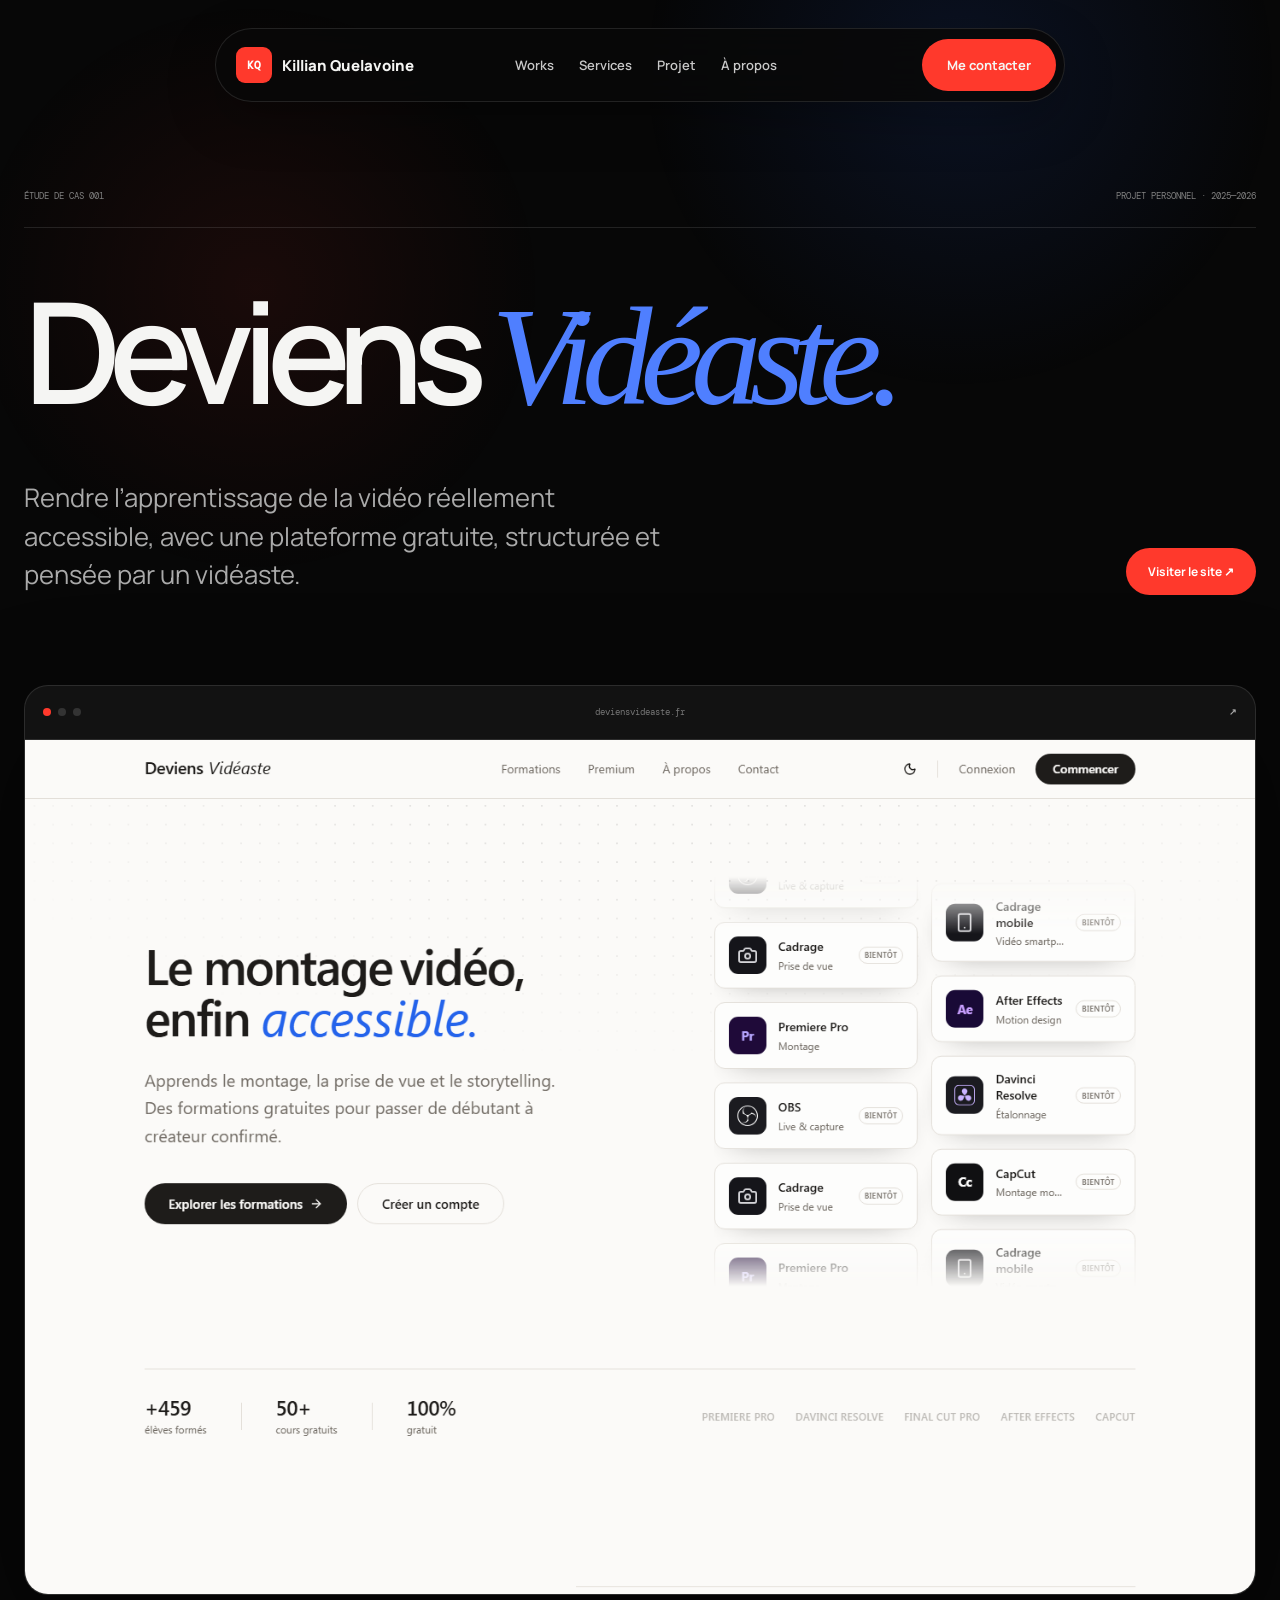
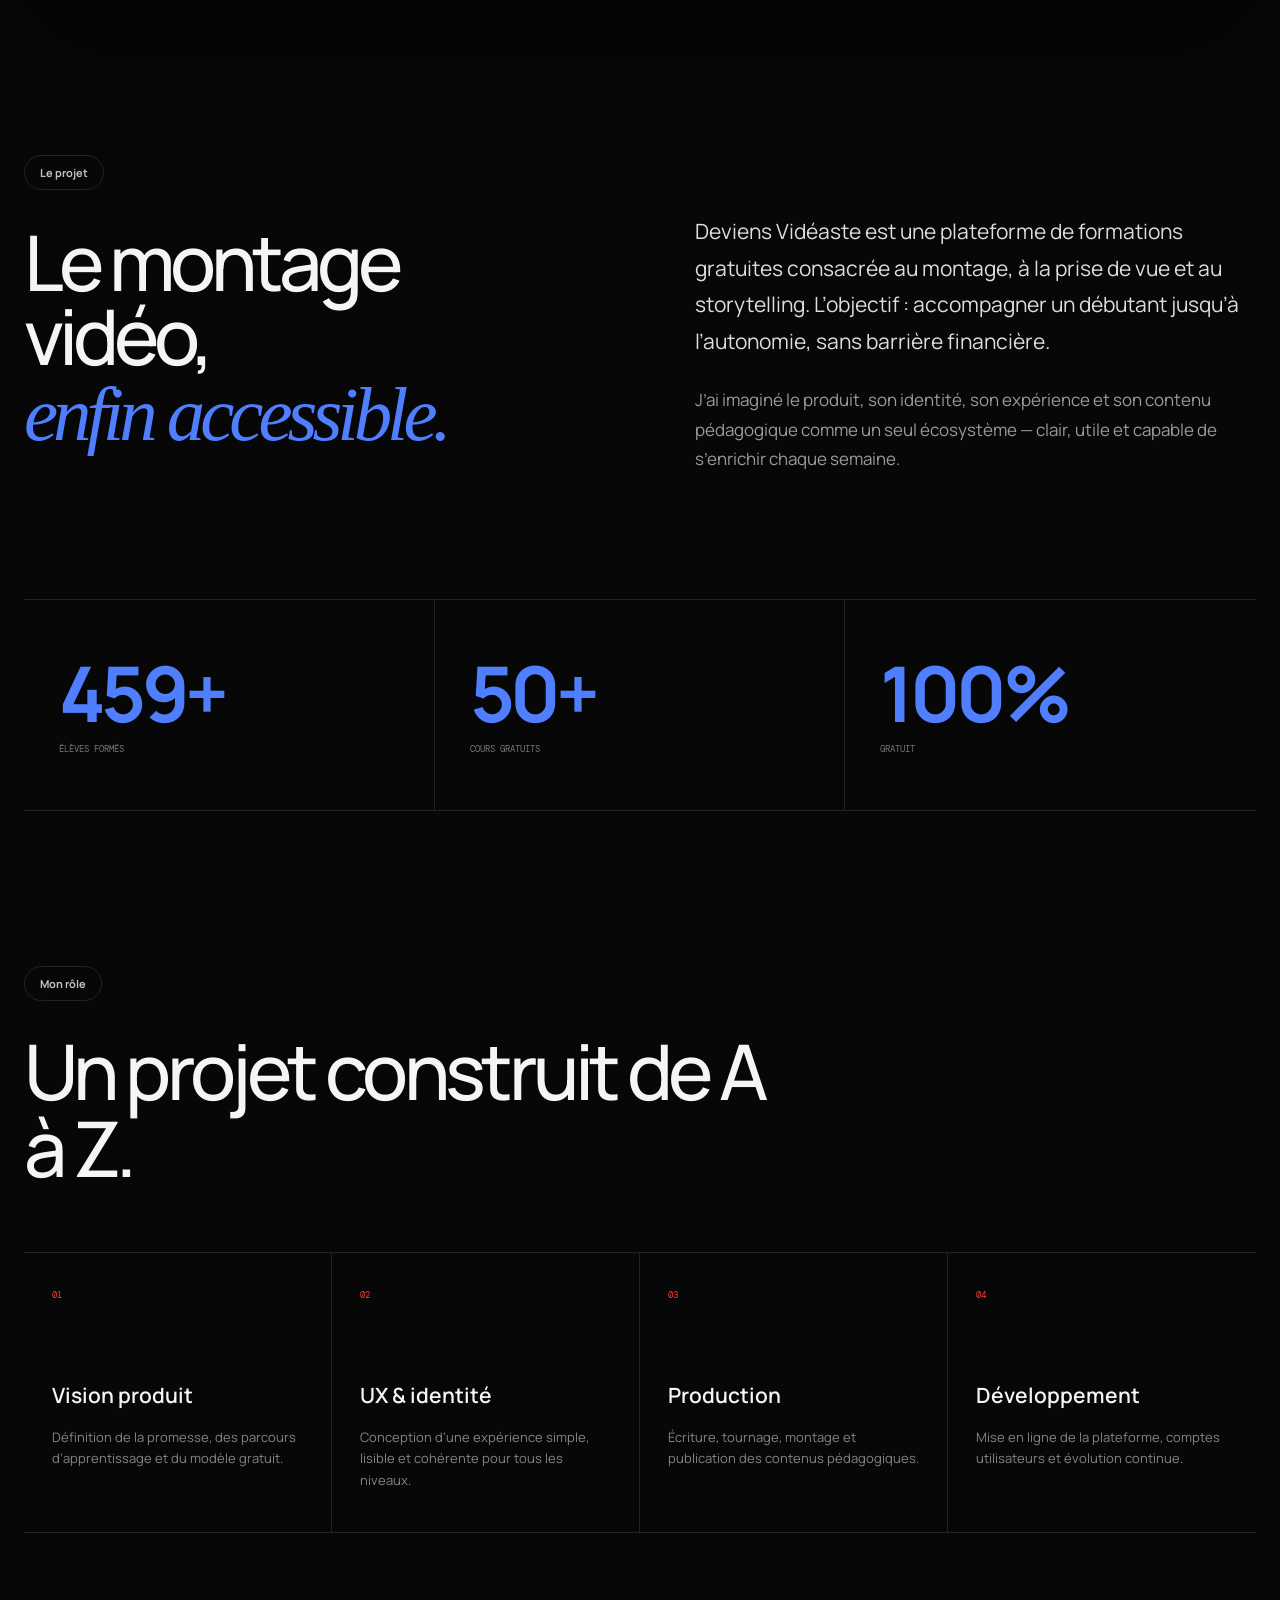
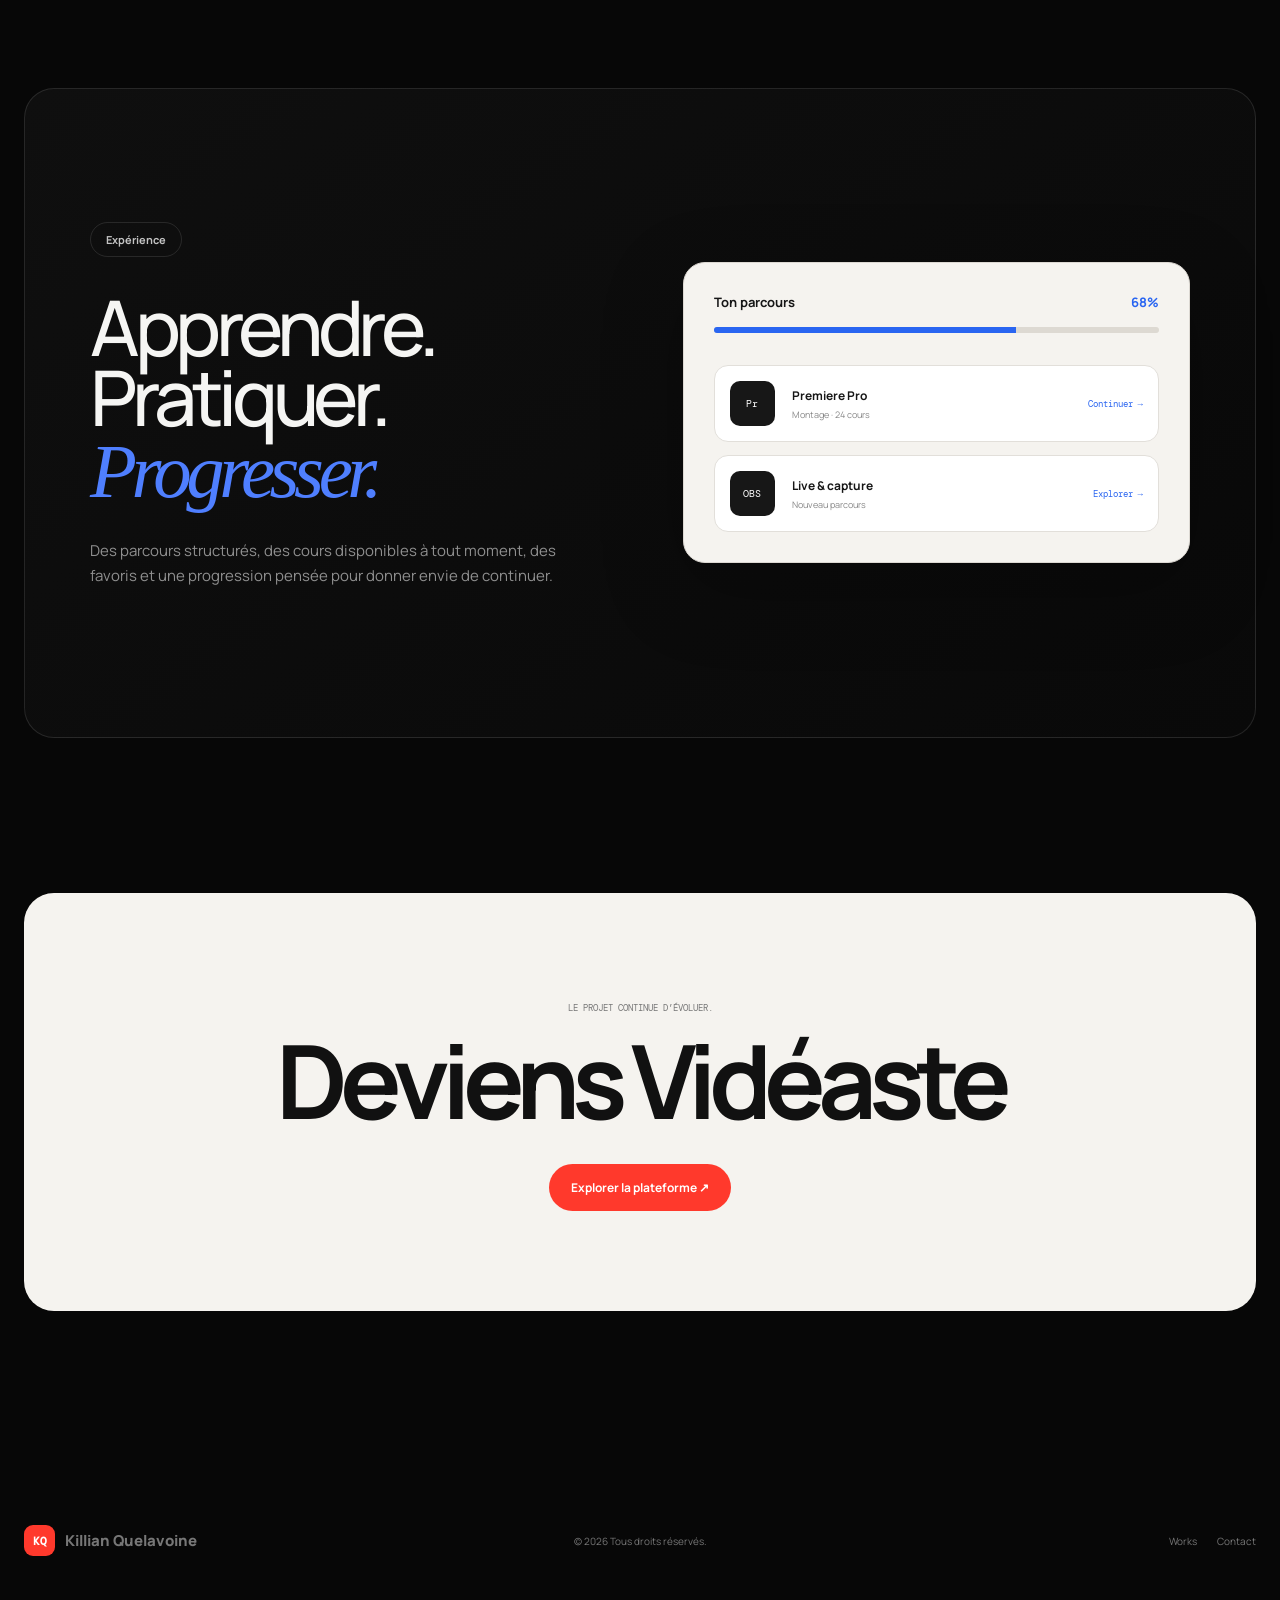
==== deviens-videaste/index.html @ 7b591ab1 "Add files via upload" ====
<!doctype html>
<html lang="fr">
  <head>
    <meta charset="UTF-8" />
    <meta name="viewport" content="width=device-width, initial-scale=1.0" />
    <meta name="description" content="Étude de cas Deviens Vidéaste, plateforme de formations vidéo gratuite créée par Killian Quelavoine." />
    <meta name="theme-color" content="#070707" />
    <title>Deviens Vidéaste — Killian Quelavoine</title>
    <link rel="icon" href="../assets/favicon.svg" type="image/svg+xml" />
    <link rel="preconnect" href="https://fonts.googleapis.com" />
    <link rel="preconnect" href="https://fonts.gstatic.com" crossorigin />
    <link href="https://fonts.googleapis.com/css2?family=DM+Mono:wght@400;500&family=Manrope:wght@400;500;600;700;800&display=swap" rel="stylesheet" />
    <link rel="stylesheet" href="../styles.css" />
    <script src="../script.js" defer></script>
  </head>
  <body class="landing-page case-page">
    <a class="skip-link" href="#main">Aller au contenu</a>
    <header class="floating-nav">
      <a class="nav-brand" href="../" aria-label="Accueil"><span class="nav-logo">KQ</span><span>Killian Quelavoine</span></a>
      <nav aria-label="Navigation principale"><a href="../works/">Works</a><a href="../#services">Services</a><a href="./">Projet</a><a href="../#about">À propos</a></nav>
      <a class="nav-cta" href="mailto:killian.quelavoine@gmail.com">Me contacter</a>
    </header>

    <main id="main">
      <section class="case-hero creator-shell reveal">
        <div class="case-eyebrow"><span>Étude de cas 001</span><span>Projet personnel · 2025—2026</span></div>
        <h1>Deviens <em>Vidéaste.</em></h1>
        <div class="case-intro"><p>Rendre l’apprentissage de la vidéo réellement accessible, avec une plateforme gratuite, structurée et pensée par un vidéaste.</p><a class="pill-button pill-primary" href="https://deviensvideaste.fr/" target="_blank" rel="noreferrer">Visiter le site ↗</a></div>
      </section>

      <section class="case-browser creator-shell reveal">
        <div class="browser-bar"><div><i></i><i></i><i></i></div><span>deviensvideaste.fr</span><b>↗</b></div>
        <img src="../assets/deviens-videaste-home.png" alt="Page d’accueil de Deviens Vidéaste" />
      </section>

      <section class="case-overview creator-shell">
        <div class="case-statement reveal"><span class="section-pill">Le projet</span><h2>Le montage vidéo,<br /><em>enfin accessible.</em></h2></div>
        <div class="case-description reveal"><p>Deviens Vidéaste est une plateforme de formations gratuites consacrée au montage, à la prise de vue et au storytelling. L’objectif : accompagner un débutant jusqu’à l’autonomie, sans barrière financière.</p><p>J’ai imaginé le produit, son identité, son expérience et son contenu pédagogique comme un seul écosystème — clair, utile et capable de s’enrichir chaque semaine.</p></div>
      </section>

      <section class="case-stats creator-shell reveal" aria-label="Chiffres clés">
        <article><strong>459+</strong><span>élèves formés</span></article>
        <article><strong>50+</strong><span>cours gratuits</span></article>
        <article><strong>100%</strong><span>gratuit</span></article>
      </section>

      <section class="case-section creator-shell">
        <header class="case-section-heading reveal"><span class="section-pill">Mon rôle</span><h2>Un projet construit de A à Z.</h2></header>
        <div class="role-grid">
          <article class="reveal"><span>01</span><h3>Vision produit</h3><p>Définition de la promesse, des parcours d’apprentissage et du modèle gratuit.</p></article>
          <article class="reveal"><span>02</span><h3>UX & identité</h3><p>Conception d’une expérience simple, lisible et cohérente pour tous les niveaux.</p></article>
          <article class="reveal"><span>03</span><h3>Production</h3><p>Écriture, tournage, montage et publication des contenus pédagogiques.</p></article>
          <article class="reveal"><span>04</span><h3>Développement</h3><p>Mise en ligne de la plateforme, comptes utilisateurs et évolution continue.</p></article>
        </div>
      </section>

      <section class="case-feature creator-shell reveal">
        <div><span class="section-pill">Expérience</span><h2>Apprendre.<br />Pratiquer.<br /><em>Progresser.</em></h2><p>Des parcours structurés, des cours disponibles à tout moment, des favoris et une progression pensée pour donner envie de continuer.</p></div>
        <div class="feature-ui" aria-hidden="true"><div class="feature-ui-head"><span>Ton parcours</span><b>68%</b></div><i><span></span></i><article><b>Pr</b><div><strong>Premiere Pro</strong><span>Montage · 24 cours</span></div><em>Continuer →</em></article><article><b>OBS</b><div><strong>Live & capture</strong><span>Nouveau parcours</span></div><em>Explorer →</em></article></div>
      </section>

      <section class="creator-shell case-final reveal"><p>Le projet continue d’évoluer.</p><h2>Deviens Vidéaste</h2><a class="pill-button pill-primary" href="https://deviensvideaste.fr/" target="_blank" rel="noreferrer">Explorer la plateforme ↗</a></section>
    </main>

    <footer class="creator-footer creator-shell"><a class="nav-brand" href="../"><span class="nav-logo">KQ</span><span>Killian Quelavoine</span></a><p>© <span data-year></span> Tous droits réservés.</p><div><a href="../works/">Works</a><a href="../#contact">Contact</a></div></footer>
  </body>
</html>
---- styles.css ----
:root {
  --black: #070707;
  --panel: #0d0d0d;
  --panel-2: #111;
  --white: #f5f5f3;
  --gray: #9a9a9a;
  --line: rgba(255,255,255,.11);
  --red: #ff392c;
  --red-dark: #4c1815;
  --sans: "Manrope", Arial, sans-serif;
  --mono: "DM Mono", monospace;
  --creator-shell: min(1320px, calc(100vw - 48px));
}

* { box-sizing: border-box; }
html { scroll-behavior: smooth; }
body { margin: 0; overflow-x: hidden; font-family: var(--sans); -webkit-font-smoothing: antialiased; }
a { color: inherit; text-decoration: none; }
img { display: block; width: 100%; }
button { font: inherit; }
.skip-link { position: fixed; top: -80px; left: 20px; z-index: 99; padding: 12px 16px; background: white; color: black; }
.skip-link:focus { top: 20px; }

/* Landing — CreatorCut direction */
.landing-page { background: var(--black); color: var(--white); }
.creator-shell { width: var(--creator-shell); margin-inline: auto; }
.floating-nav { position: absolute; z-index: 10; top: 28px; left: 50%; transform: translateX(-50%); width: min(850px, calc(100vw - 40px)); height: 74px; display: grid; grid-template-columns: 1fr auto 1fr; align-items: center; gap: 22px; padding: 8px 8px 8px 20px; border: 1px solid var(--line); border-radius: 42px; background: rgba(8,8,8,.88); backdrop-filter: blur(18px); box-shadow: 0 18px 50px rgba(0,0,0,.25); }
.nav-brand { display: flex; align-items: center; gap: 10px; width: max-content; font-size: 15px; font-weight: 800; }
.nav-logo { display: grid; place-items: center; width: 36px; height: 36px; border-radius: 9px; background: var(--red); color: white; font: 700 11px var(--mono); }
.floating-nav nav { display: flex; gap: 25px; font-size: 13px; font-weight: 600; }
.floating-nav nav a { color: #c8c8c8; transition: color .2s; }
.floating-nav nav a:hover { color: white; }
.nav-cta { justify-self: end; padding: 17px 25px; border-radius: 30px; background: var(--red); font-size: 13px; font-weight: 700; transition: transform .2s, background .2s; }
.nav-cta:hover { transform: translateY(-1px); background: #ff5146; }

.creator-hero { position: relative; min-height: 900px; overflow: hidden; padding: 185px 0 110px; }
.creator-hero::before { content: ""; position: absolute; inset: 0; background: radial-gradient(circle at 71% 31%, rgba(255,57,44,.13), transparent 32%), radial-gradient(circle at 84% 80%, rgba(255,57,44,.08), transparent 25%); }
.hero-glow { position: absolute; pointer-events: none; border-radius: 48% 52% 60% 40%; background: linear-gradient(135deg, #160a09 3%, #64201c 48%, #130807 78%); filter: blur(.2px); opacity: .72; transform: rotate(-41deg); box-shadow: inset 0 0 70px rgba(255,100,84,.14), 0 0 90px rgba(83,19,15,.22); }
.hero-glow-one { width: 920px; height: 180px; left: 27%; top: 120px; }
.hero-glow-two { width: 980px; height: 190px; right: -12%; bottom: 70px; transform: rotate(27deg); }
.hero-layout { position: relative; z-index: 2; display: grid; grid-template-columns: .9fr 1.1fr; gap: 95px; align-items: center; min-height: 620px; }
.creator-copy { padding-left: 30px; }
.availability { display: inline-flex; align-items: center; gap: 9px; margin-bottom: 45px; padding: 10px 14px; border: 1px solid var(--line); border-radius: 24px; background: rgba(10,10,10,.5); color: #cbcbcb; font-size: 12px; font-weight: 600; }
.availability span { width: 8px; height: 8px; border-radius: 50%; background: #53d56e; box-shadow: 0 0 0 6px rgba(83,213,110,.11); }
.creator-copy h1 { max-width: 610px; margin: 0; font-size: clamp(52px, 5vw, 76px); line-height: 1.08; letter-spacing: -.055em; font-weight: 500; }
.creator-copy h1 > span { display: block; }
.creator-copy h1 strong { font-weight: 700; }
.creator-copy > p { max-width: 570px; margin: 29px 0 0; color: #aaa; font-size: 17px; line-height: 1.65; }
.creator-actions { display: flex; gap: 14px; margin-top: 38px; }
.pill-button { display: inline-flex; align-items: center; justify-content: center; width: max-content; padding: 14px 21px; border: 1px solid transparent; border-radius: 28px; font-size: 12px; font-weight: 700; transition: transform .2s, background .2s, border-color .2s; }
.pill-button:hover { transform: translateY(-2px); }
.pill-primary { background: var(--red); color: white; }
.pill-primary:hover { background: #ff5146; }
.pill-secondary { border-color: var(--line); background: #151515; color: #ddd; }
.pill-secondary:hover { border-color: rgba(255,255,255,.24); background: #1b1b1b; }
.creator-proof { display: flex; align-items: center; gap: 22px; margin-top: 45px; }
.proof-bubbles { display: flex; padding-left: 10px; }
.proof-bubbles span { display: grid; place-items: center; width: 39px; height: 39px; margin-left: -10px; border: 2px solid var(--black); border-radius: 50%; background: linear-gradient(145deg, #6a312d, #1b1413); color: white; font: 10px var(--mono); }
.proof-bubbles span:last-child { background: white; color: black; font-size: 12px; }
.proof-stars { color: #ffd930; font-size: 12px; letter-spacing: 2px; }
.creator-proof p { margin: 5px 0 0; color: #d3d3d3; font-size: 12px; font-weight: 600; }

.reel-wrap { position: relative; max-width: 700px; padding: 11px; border: 1px solid rgba(255,255,255,.08); border-radius: 30px; background: linear-gradient(135deg, rgba(255,57,44,.34), rgba(255,255,255,.03) 38%, rgba(255,57,44,.18)); box-shadow: 0 28px 90px rgba(0,0,0,.48); }
.reel-pin { position: absolute; z-index: 4; top: 18px; left: 22px; display: grid; place-items: center; width: 38px; height: 38px; border-radius: 11px; background: rgba(12,12,12,.68); backdrop-filter: blur(10px); color: #aaa; }
.reel-card { position: relative; overflow: hidden; aspect-ratio: 16/9; border-radius: 22px; background: #111; }
.reel-card iframe { width: 100%; height: 100%; border: 0; }
.video-poster { width: 100%; height: 100%; object-fit: cover; filter: saturate(.8) brightness(.65); transition: transform .65s, filter .35s; }
.video-launch { cursor: pointer; position: absolute; inset: 0; display: flex; flex-direction: column; align-items: center; justify-content: center; gap: 12px; border: 0; background: transparent; color: white; font: 10px var(--mono); text-transform: uppercase; }
.video-launch-icon { display: grid; place-items: center; width: 64px; height: 64px; padding-left: 4px; border-radius: 50%; background: var(--red); box-shadow: 0 12px 42px rgba(0,0,0,.4); transition: transform .25s; }
.video-launch:hover .video-launch-icon { transform: scale(1.08); }
.reel-card:hover .video-poster { transform: scale(1.018); filter: saturate(1) brightness(.76); }
.reel-label { display: flex; justify-content: space-between; padding: 13px 8px 2px; color: #aaa; font: 9px var(--mono); text-transform: uppercase; }

.creator-section { padding: 110px 0; }
.services { border-top: 1px solid rgba(255,255,255,.06); }
.centered-heading { max-width: 720px; margin: 0 auto 58px; text-align: center; }
.section-pill { display: inline-flex; padding: 9px 15px; border: 1px solid var(--line); border-radius: 24px; color: #c3c3c3; font-size: 11px; font-weight: 700; }
.centered-heading h2 { margin: 27px 0 0; font-size: clamp(42px, 5vw, 67px); line-height: 1.05; letter-spacing: -.05em; font-weight: 500; }
.centered-heading p { margin: 20px auto 0; color: #909090; font-size: 16px; line-height: 1.6; }
.service-stack { position: relative; display: grid; gap: 70px; }
.service-card { min-height: 500px; display: grid; grid-template-columns: .92fr 1.08fr; gap: 70px; align-items: center; padding: 24px; border: 1px solid var(--line); border-radius: 30px; background: rgba(12,12,12,.75); }
.service-copy { max-width: 480px; padding: 55px 0 55px 58px; }
.service-number { display: block; margin-bottom: 22px; color: var(--red); font: 10px var(--mono); }
.service-copy h3 { margin: 0; font-size: clamp(29px, 3vw, 42px); letter-spacing: -.04em; font-weight: 600; }
.service-copy p { margin: 25px 0 34px; color: #999; font-size: 15px; line-height: 1.7; }
.service-image { overflow: hidden; height: 100%; min-height: 450px; border-radius: 22px; background: #151515; }
.service-image img { width: 100%; height: 100%; object-fit: cover; filter: saturate(.85) brightness(.78); transition: transform .7s, filter .4s; }
.service-card:hover .service-image img { transform: scale(1.025); filter: saturate(1) brightness(.88); }

.featured { background: #090909; }
.category-pills { display: flex; justify-content: center; gap: 10px; margin: -10px 0 45px; }
.category-pills span { padding: 9px 14px; border: 1px solid var(--line); border-radius: 25px; color: #888; font-size: 11px; }
.category-pills .active { border-color: var(--red); color: white; }
.creator-projects { display: grid; grid-template-columns: repeat(3, 1fr); gap: 20px; }
.creator-project { padding: 10px 10px 20px; border: 1px solid var(--line); border-radius: 25px; background: var(--panel); transition: transform .25s, border-color .25s; }
.creator-project:hover { transform: translateY(-5px); border-color: rgba(255,255,255,.2); }
.creator-thumb { position: relative; overflow: hidden; aspect-ratio: 4/5; border-radius: 18px; background: #151515; }
.creator-thumb img { width: 100%; height: 100%; object-fit: cover; filter: brightness(.78); transition: transform .55s, filter .3s; }
.creator-project:hover img { transform: scale(1.03); filter: brightness(.9); }
.creator-thumb span { position: absolute; right: 14px; bottom: 14px; padding: 10px 13px; border-radius: 24px; background: var(--red); font: 9px var(--mono); opacity: 0; transform: translateY(7px); transition: .25s; }
.creator-project:hover .creator-thumb span { opacity: 1; transform: none; }
.creator-project > div:last-child { padding: 18px 10px 0; }
.creator-project h3 { margin: 0 0 7px; font-size: 18px; font-weight: 600; }
.creator-project p { margin: 0; color: #888; font: 9px var(--mono); text-transform: uppercase; }
.featured-action { display: flex; justify-content: center; margin-top: 46px; }

.about-card { display: grid; grid-template-columns: 1fr 1fr; gap: 90px; padding: 75px; border: 1px solid var(--line); border-radius: 30px; background: linear-gradient(145deg, #111, #0b0b0b); }
.about-card h2 { max-width: 530px; margin: 30px 0 0; font-size: clamp(45px, 5.5vw, 76px); line-height: 1.02; letter-spacing: -.06em; font-weight: 500; }
.about-card > div:last-child { padding-top: 46px; }
.about-card p { margin: 0 0 20px; color: #9e9e9e; font-size: 16px; line-height: 1.75; }
.about-card .pill-button { margin-top: 15px; }
.contact-section { padding-top: 60px; }
.contact-card { padding: 90px 70px; border-radius: 30px; background: var(--red); text-align: center; }
.contact-card .section-pill { border-color: rgba(255,255,255,.3); color: white; }
.contact-card h2 { margin: 28px 0 0; font-size: clamp(42px, 6vw, 80px); line-height: 1; letter-spacing: -.055em; }
.contact-card > p { color: rgba(255,255,255,.75); }
.contact-card > a { display: inline-flex; gap: 25px; margin-top: 30px; padding-bottom: 7px; border-bottom: 1px solid rgba(255,255,255,.5); font-size: clamp(15px, 2vw, 24px); }
.creator-footer { min-height: 150px; display: grid; grid-template-columns: 1fr auto 1fr; align-items: center; color: #777; font-size: 10px; }
.creator-footer .nav-logo { width: 31px; height: 31px; }
.creator-footer > div { justify-self: end; display: flex; gap: 20px; }

/* Short-form slots */
.short-grid { display: grid; grid-template-columns: repeat(6, minmax(0, 1fr)); gap: 15px; }
.short-card { min-width: 0; }
.short-thumb { position: relative; overflow: hidden; aspect-ratio: 9/16; border: 1px solid var(--line); border-radius: 20px; background: #121212; }
.short-thumb::after { content: ""; position: absolute; inset: 0; background: linear-gradient(to bottom, rgba(0,0,0,.08), transparent 48%, rgba(0,0,0,.72)); }
.short-thumb img { width: 100%; height: 100%; object-fit: cover; filter: saturate(.78) brightness(.8); transition: transform .6s, filter .35s; }
.short-card:hover img { transform: scale(1.035); filter: saturate(1) brightness(.92); }
.short-thumb span, .short-thumb b { position: absolute; z-index: 2; font: 9px var(--mono); }
.short-thumb span { top: 14px; left: 14px; display: grid; place-items: center; width: 28px; height: 28px; border-radius: 50%; background: rgba(8,8,8,.72); }
.short-thumb b { right: 13px; bottom: 13px; padding: 9px 11px; border-radius: 20px; background: var(--red); font-weight: 500; opacity: 0; transform: translateY(5px); transition: .25s; }
.short-card:hover .short-thumb b { opacity: 1; transform: none; }
.short-card h3 { margin: 13px 0 5px; overflow: hidden; text-overflow: ellipsis; white-space: nowrap; font-size: 13px; font-weight: 600; }
.short-card > p { margin: 0; color: #777; font: 8px var(--mono); text-transform: uppercase; }

/* Main project spotlight */
.project-spotlight { padding-top: 55px; }
.project-spotlight-card { display: grid; grid-template-columns: .75fr 1.25fr; min-height: 620px; overflow: hidden; border: 1px solid var(--line); border-radius: 30px; background: #f5f3ef; color: #111; transition: transform .35s, box-shadow .35s; }
.project-spotlight-card:hover { transform: translateY(-5px); box-shadow: 0 30px 100px rgba(0,0,0,.38); }
.project-spotlight-copy { display: flex; flex-direction: column; align-items: flex-start; justify-content: center; padding: 65px; }
.project-spotlight-copy .section-pill { border-color: rgba(0,0,0,.14); color: #444; }
.project-kicker { margin: 34px 0 18px; color: #777; font: 9px var(--mono); text-transform: uppercase; }
.project-spotlight-copy h2 { margin: 0; font-size: clamp(55px, 6vw, 86px); line-height: .88; letter-spacing: -.075em; font-weight: 600; }
.project-spotlight-copy h2 em { color: #2965f1; font-family: Georgia, serif; font-weight: 400; }
.project-spotlight-copy > p:not(.project-kicker) { max-width: 440px; margin: 32px 0; color: #6f6c67; font-size: 14px; line-height: 1.7; }
.project-spotlight-visual { min-width: 0; display: flex; align-items: center; overflow: hidden; padding: 50px 0 50px 30px; background: radial-gradient(circle at 80% 30%, rgba(41,101,241,.13), transparent 34%); }
.project-spotlight-visual img { width: 115%; max-width: none; border: 1px solid #dedbd5; border-radius: 18px 0 0 18px; box-shadow: 0 25px 80px rgba(43,43,43,.18); }

/* About */
.about-card { grid-template-columns: 1fr 1fr .72fr; gap: 55px; padding: 58px; }
.about-heading h2 { max-width: 520px; }
.about-copy { padding-top: 35px; }
.about-facts { display: flex; gap: 34px; margin: 34px 0 8px; }
.about-facts span { color: #777; font: 9px/1.5 var(--mono); text-transform: uppercase; }
.about-facts b { display: block; margin-bottom: 5px; color: var(--white); font: 600 22px var(--sans); text-transform: none; }
.about-portrait { position: relative; min-height: 440px; display: flex; flex-direction: column; justify-content: flex-end; overflow: hidden; padding: 24px; border: 1px solid var(--line); border-radius: 22px; background: radial-gradient(circle at 50% 34%, #57201c, #160c0b 48%, #090909 75%); }
.about-portrait::before { content: ""; position: absolute; width: 210px; height: 270px; left: 50%; top: 48%; transform: translate(-50%,-50%); border-radius: 48% 48% 38% 38%; background: linear-gradient(145deg, #2c1715, #0b0909); box-shadow: 0 -85px 0 -48px #351a18; }
.about-portrait div { position: absolute; z-index: 1; inset: 0; display: grid; place-items: center; color: rgba(255,255,255,.13); font-size: 82px; font-weight: 800; letter-spacing: -.08em; }
.about-portrait p, .about-portrait span { position: relative; z-index: 2; }
.about-portrait p { margin: 0 0 5px; font-size: 13px; font-weight: 700; }
.about-portrait span { color: #777; font: 8px var(--mono); text-transform: uppercase; }

@media (min-width: 761px) {
  .service-card { position: sticky; background: #0d0d0d; box-shadow: 0 -18px 70px rgba(0,0,0,.55); }
  .service-card:nth-child(1) { z-index: 1; top: 105px; }
  .service-card:nth-child(2) { z-index: 2; top: 121px; }
  .service-card:nth-child(3) { z-index: 3; top: 137px; }
}

/* Works — Visual Frame direction */
.works-page { background: var(--black); color: var(--white); }
.works-page::before { content: ""; position: fixed; z-index: -1; inset: 0; pointer-events: none; background: radial-gradient(circle at 56% 4%, rgba(255,57,44,.09), transparent 25%); }
.works-nav { height: 56px; display: grid; grid-template-columns: 1fr auto 1fr; align-items: center; padding: 0 18px; font-size: 10px; }
.works-nav > a { font-weight: 600; }
.works-nav nav { display: flex; gap: 20px; color: #929292; }
.works-nav > div { justify-self: end; display: flex; gap: 20px; color: #888; }
.visual-heading { position: relative; min-height: 340px; display: grid; grid-template-columns: minmax(0, 1.45fr) 180px minmax(220px, .65fr); align-items: center; gap: 12px; padding: 116px 18px 26px; }
.visual-heading h1, .visual-heading > p { margin: 0; white-space: nowrap; font-size: clamp(60px, 7.25vw, 138px); line-height: .88; letter-spacing: -.075em; font-weight: 500; }
.visual-heading > p { justify-self: center; }
.visual-index { display: flex; align-items: center; gap: 10px; margin-top: 26px; color: #888; font: 9px/1.45 var(--mono); }
.visual-index i { width: 1px; height: 34px; background: var(--red); }
.visual-index b { color: #e4e4e4; font-weight: 500; }
.visual-heading > img { justify-self: end; width: 155px; height: 145px; object-fit: cover; filter: brightness(.62) saturate(.7); }
.visual-grid { display: grid; grid-template-columns: repeat(5, minmax(0, 1fr)); gap: 32px 14px; padding: 32px 18px 110px; }
.visual-project { min-width: 0; }
.visual-thumb { position: relative; overflow: hidden; aspect-ratio: 1.48/1; border: 1px solid rgba(255,255,255,.06); background: #141414; }
.visual-thumb img { width: 100%; height: 100%; object-fit: cover; transition: transform .55s, filter .35s; }
.visual-thumb span { position: absolute; inset: 0; display: grid; place-items: center; background: rgba(0,0,0,.45); color: white; font: 10px var(--mono); text-transform: uppercase; opacity: 0; transition: opacity .25s; }
.visual-project:hover .visual-thumb img { transform: scale(1.025); filter: saturate(.75); }
.visual-project:hover .visual-thumb span { opacity: 1; }
.visual-meta { display: flex; justify-content: space-between; gap: 10px; padding-top: 8px; }
.visual-meta h2 { margin: 0 0 3px; overflow: hidden; text-overflow: ellipsis; white-space: nowrap; font-size: 11px; font-weight: 500; }
.visual-meta p { margin: 0; color: #777; font: 8px var(--mono); }
.visual-meta b { flex: 0 0 auto; color: #777; font: 8px var(--mono); }
.visual-contact { min-height: 430px; display: flex; flex-direction: column; justify-content: center; align-items: center; border-top: 1px solid var(--line); background: radial-gradient(circle at 50% 100%, rgba(255,57,44,.12), transparent 42%); }
.visual-contact p { margin: 0 0 12px; color: #888; font: 10px var(--mono); text-transform: uppercase; }
.visual-contact a { font-size: clamp(45px, 7vw, 100px); letter-spacing: -.065em; border-bottom: 2px solid var(--red); }
.visual-footer { min-height: 80px; display: grid; grid-template-columns: 1fr auto 1fr; align-items: center; padding: 0 18px; border-top: 1px solid var(--line); color: #777; font: 8px var(--mono); text-transform: uppercase; }
.visual-footer a:last-child { justify-self: end; }

/* Deviens Vidéaste case study */
.case-page { background: #070707; }
.case-page::before { content: ""; position: fixed; z-index: -1; inset: 0; pointer-events: none; background: radial-gradient(circle at 75% 8%, rgba(41,101,241,.12), transparent 25%), radial-gradient(circle at 20% 32%, rgba(255,57,44,.08), transparent 24%); }
.case-hero { padding-top: 190px; padding-bottom: 90px; }
.case-eyebrow { display: flex; justify-content: space-between; padding-bottom: 25px; border-bottom: 1px solid var(--line); color: #818181; font: 9px var(--mono); text-transform: uppercase; }
.case-hero h1 { margin: 65px 0 0; font-size: clamp(76px, 11vw, 170px); line-height: .82; letter-spacing: -.085em; font-weight: 600; }
.case-hero h1 em, .case-statement h2 em, .case-feature h2 em { color: #4f7fff; font-family: Georgia, serif; font-weight: 400; }
.case-intro { display: grid; grid-template-columns: 1fr auto; align-items: end; gap: 45px; margin-top: 65px; }
.case-intro p { max-width: 640px; margin: 0; color: #aaa; font-size: clamp(18px, 2vw, 28px); line-height: 1.5; }
.case-browser { overflow: hidden; border: 1px solid var(--line); border-radius: 24px; background: #121212; box-shadow: 0 40px 120px rgba(0,0,0,.45); }
.browser-bar { height: 54px; display: grid; grid-template-columns: 1fr auto 1fr; align-items: center; padding: 0 18px; border-bottom: 1px solid var(--line); color: #777; font: 9px var(--mono); }
.browser-bar > div { display: flex; gap: 7px; }
.browser-bar i { width: 8px; height: 8px; border-radius: 50%; background: #333; }
.browser-bar i:first-child { background: var(--red); }
.browser-bar b { justify-self: end; color: #aaa; }
.case-browser > img { width: 100%; }
.case-overview { display: grid; grid-template-columns: 1fr 1fr; gap: 110px; padding-block: 160px 100px; }
.case-statement h2 { margin: 35px 0 0; font-size: clamp(50px, 6vw, 86px); line-height: .97; letter-spacing: -.065em; font-weight: 500; }
.case-description { padding-top: 58px; }
.case-description p { margin: 0 0 25px; color: #9a9a9a; font-size: 17px; line-height: 1.75; }
.case-description p:first-child { color: #ddd; font-size: 21px; }
.case-stats { display: grid; grid-template-columns: repeat(3, 1fr); border-block: 1px solid var(--line); }
.case-stats article { min-height: 210px; display: flex; flex-direction: column; justify-content: center; padding: 35px; border-right: 1px solid var(--line); }
.case-stats article:last-child { border-right: 0; }
.case-stats strong { color: #4f7fff; font-size: clamp(48px, 6vw, 84px); line-height: 1; letter-spacing: -.06em; }
.case-stats span { margin-top: 12px; color: #777; font: 9px var(--mono); text-transform: uppercase; }
.case-section { padding-block: 155px; }
.case-section-heading { max-width: 750px; }
.case-section-heading h2 { margin: 32px 0 65px; font-size: clamp(50px, 6vw, 82px); line-height: 1; letter-spacing: -.06em; font-weight: 500; }
.role-grid { display: grid; grid-template-columns: repeat(4, 1fr); border-top: 1px solid var(--line); }
.role-grid article { min-height: 280px; padding: 28px; border-right: 1px solid var(--line); border-bottom: 1px solid var(--line); }
.role-grid article:last-child { border-right: 0; }
.role-grid article > span { color: var(--red); font: 9px var(--mono); }
.role-grid h3 { margin: 78px 0 18px; font-size: 21px; font-weight: 600; }
.role-grid p { margin: 0; color: #858585; font-size: 13px; line-height: 1.65; }
.case-feature { display: grid; grid-template-columns: 1fr 1fr; gap: 85px; align-items: center; min-height: 650px; padding: 65px; border: 1px solid var(--line); border-radius: 30px; background: linear-gradient(145deg, #0f0f0f, #090909); }
.case-feature h2 { margin: 35px 0 30px; font-size: clamp(54px, 6vw, 84px); line-height: .92; letter-spacing: -.07em; font-weight: 500; }
.case-feature > div:first-child > p { max-width: 500px; color: #8f8f8f; font-size: 15px; line-height: 1.7; }
.feature-ui { padding: 30px; border: 1px solid #dcd8d2; border-radius: 22px; background: #f5f3ef; color: #161616; box-shadow: 0 25px 80px rgba(0,0,0,.25); }
.feature-ui-head { display: flex; justify-content: space-between; font-size: 13px; font-weight: 700; }
.feature-ui-head b { color: #2965f1; }
.feature-ui > i { display: block; height: 6px; margin: 16px 0 32px; overflow: hidden; border-radius: 4px; background: #ddd9d2; }
.feature-ui > i span { display: block; width: 68%; height: 100%; background: #2965f1; }
.feature-ui article { display: grid; grid-template-columns: 48px 1fr auto; gap: 14px; align-items: center; margin-top: 13px; padding: 15px; border: 1px solid #e2dfda; border-radius: 14px; background: white; }
.feature-ui article > b { display: grid; place-items: center; width: 45px; height: 45px; border-radius: 10px; background: #171717; color: white; font: 10px var(--mono); }
.feature-ui article strong, .feature-ui article span { display: block; }
.feature-ui article strong { font-size: 12px; }
.feature-ui article span { margin-top: 4px; color: #888; font-size: 9px; }
.feature-ui article em { color: #2965f1; font: 9px var(--mono); font-style: normal; }
.case-final { margin-block: 155px; padding: 100px 30px; border-radius: 30px; background: #f5f3ef; color: #111; text-align: center; }
.case-final p { color: #777; font: 9px var(--mono); text-transform: uppercase; }
.case-final h2 { margin: 20px 0 38px; font-size: clamp(58px, 8vw, 110px); line-height: .9; letter-spacing: -.075em; }

.reveal { opacity: 0; transform: translateY(18px); transition: opacity .7s ease, transform .7s cubic-bezier(.2,.8,.2,1); }
.reveal[data-delay="1"] { transition-delay: .1s; }
.reveal[data-delay="2"] { transition-delay: .2s; }
.reveal.is-visible { opacity: 1; transform: none; }

@media (max-width: 1100px) {
  .hero-layout { grid-template-columns: 1fr 1fr; gap: 44px; }
  .creator-copy { padding-left: 0; }
  .service-card { gap: 35px; }
  .service-copy { padding-left: 30px; }
  .short-grid { grid-template-columns: repeat(3, minmax(0, 1fr)); gap: 22px 15px; }
  .about-card { grid-template-columns: 1fr 1fr; }
  .about-portrait { grid-column: span 2; min-height: 360px; }
  .role-grid { grid-template-columns: repeat(2, 1fr); }
  .role-grid article:nth-child(2) { border-right: 0; }
  .case-feature { gap: 45px; padding: 45px; }
  .visual-heading { grid-template-columns: 1fr 125px .45fr; }
  .visual-heading > img { display: none; }
  .visual-grid { grid-template-columns: repeat(3, 1fr); }
}

@media (max-width: 760px) {
  :root { --creator-shell: calc(100vw - 32px); }
  .floating-nav { position: absolute; top: 15px; height: 62px; padding-left: 12px; }
  .floating-nav .nav-brand > span:last-child, .floating-nav nav { display: none; }
  .nav-cta { padding: 13px 19px; font-size: 11px; }
  .creator-hero { min-height: auto; padding: 125px 0 75px; }
  .hero-glow-one { width: 600px; left: -180px; top: 300px; }
  .hero-glow-two { display: none; }
  .hero-layout { grid-template-columns: 1fr; gap: 60px; }
  .availability { margin-bottom: 30px; font-size: 10px; }
  .creator-copy h1 { font-size: clamp(39px, 10.8vw, 52px); }
  .creator-copy > p { max-width: 330px; font-size: 14px; }
  .creator-actions { flex-wrap: wrap; }
  .reel-wrap { border-radius: 22px; }
  .reel-card { border-radius: 16px; }
  .creator-section { padding: 80px 0; }
  .centered-heading { margin-bottom: 40px; }
  .centered-heading h2 { font-size: 42px; }
  .service-stack { gap: 30px; }
  .service-card { grid-template-columns: 1fr; gap: 15px; min-height: 0; padding: 12px; border-radius: 22px; }
  .service-copy { padding: 35px 24px 25px; }
  .service-image { min-height: 250px; order: -1; border-radius: 16px; }
  .creator-projects { grid-template-columns: 1fr; }
  .creator-thumb { aspect-ratio: 16/10; }
  .short-grid { grid-template-columns: repeat(2, minmax(0, 1fr)); gap: 35px 12px; }
  .project-spotlight-card { grid-template-columns: 1fr; }
  .project-spotlight-copy { padding: 45px 28px; }
  .project-spotlight-visual { min-height: 320px; padding: 0 0 32px 28px; }
  .project-spotlight-visual img { width: 120%; }
  .about-card { grid-template-columns: 1fr; gap: 15px; padding: 42px 25px; }
  .about-copy { padding-top: 10px; }
  .about-portrait { grid-column: auto; min-height: 430px; margin-top: 20px; padding: 24px; }
  .contact-card { padding: 65px 20px; }
  .creator-footer { grid-template-columns: 1fr auto; }
  .creator-footer > p { display: none; }
  .works-nav { grid-template-columns: 1fr auto; }
  .works-nav nav { display: none; }
  .works-nav > div time { display: none; }
  .works-nav > div a { font-size: 0; }
  .works-nav > div a::after { content: "Contact"; font-size: 9px; }
  .visual-heading { min-height: 290px; grid-template-columns: 1fr; display: flex; flex-wrap: wrap; align-content: center; gap: 10px; padding-top: 115px; }
  .visual-heading h1 { width: 100%; white-space: normal; font-size: clamp(52px, 15vw, 70px); line-height: .9; }
  .visual-heading > p { display: none; }
  .visual-index { display: none; }
  .visual-grid { grid-template-columns: repeat(2, minmax(0,1fr)); gap: 30px 10px; }
  .visual-meta h2 { font-size: 10px; }
  .visual-contact { min-height: 300px; }
  .visual-footer { grid-template-columns: 1fr 1fr; }
  .visual-footer a:last-child { display: none; }
  .case-hero { padding-top: 140px; padding-bottom: 65px; }
  .case-eyebrow { gap: 20px; }
  .case-eyebrow span:last-child { display: none; }
  .case-hero h1 { margin-top: 42px; font-size: clamp(70px, 21vw, 100px); }
  .case-intro { grid-template-columns: 1fr; align-items: start; margin-top: 45px; }
  .case-intro p { width: 100%; max-width: 340px; }
  .case-overview { grid-template-columns: 1fr; gap: 25px; padding-block: 95px 70px; }
  .case-description { padding-top: 0; }
  .case-stats { grid-template-columns: 1fr; }
  .case-stats article { min-height: 140px; border-right: 0; border-bottom: 1px solid var(--line); }
  .case-stats article:last-child { border-bottom: 0; }
  .case-section { padding-block: 95px; }
  .role-grid { grid-template-columns: 1fr; }
  .role-grid article, .role-grid article:nth-child(2) { border-right: 0; }
  .case-feature { grid-template-columns: 1fr; gap: 45px; padding: 40px 24px; }
  .feature-ui { padding: 20px; }
  .feature-ui article { grid-template-columns: 45px 1fr; }
  .feature-ui article em { display: none; }
  .case-final { margin-block: 90px; padding: 75px 20px; }
}

@media (max-width: 460px) {
  .creator-copy h1 { font-size: 45px; }
  .creator-proof { align-items: flex-start; }
  .visual-grid { grid-template-columns: 1fr; }
  .visual-thumb { aspect-ratio: 16/10; }
}

@media (prefers-reduced-motion: reduce) {
  html { scroll-behavior: auto; }
  *, *::before, *::after { animation-duration: .01ms !important; transition-duration: .01ms !important; }
  .reveal { opacity: 1; transform: none; }
}
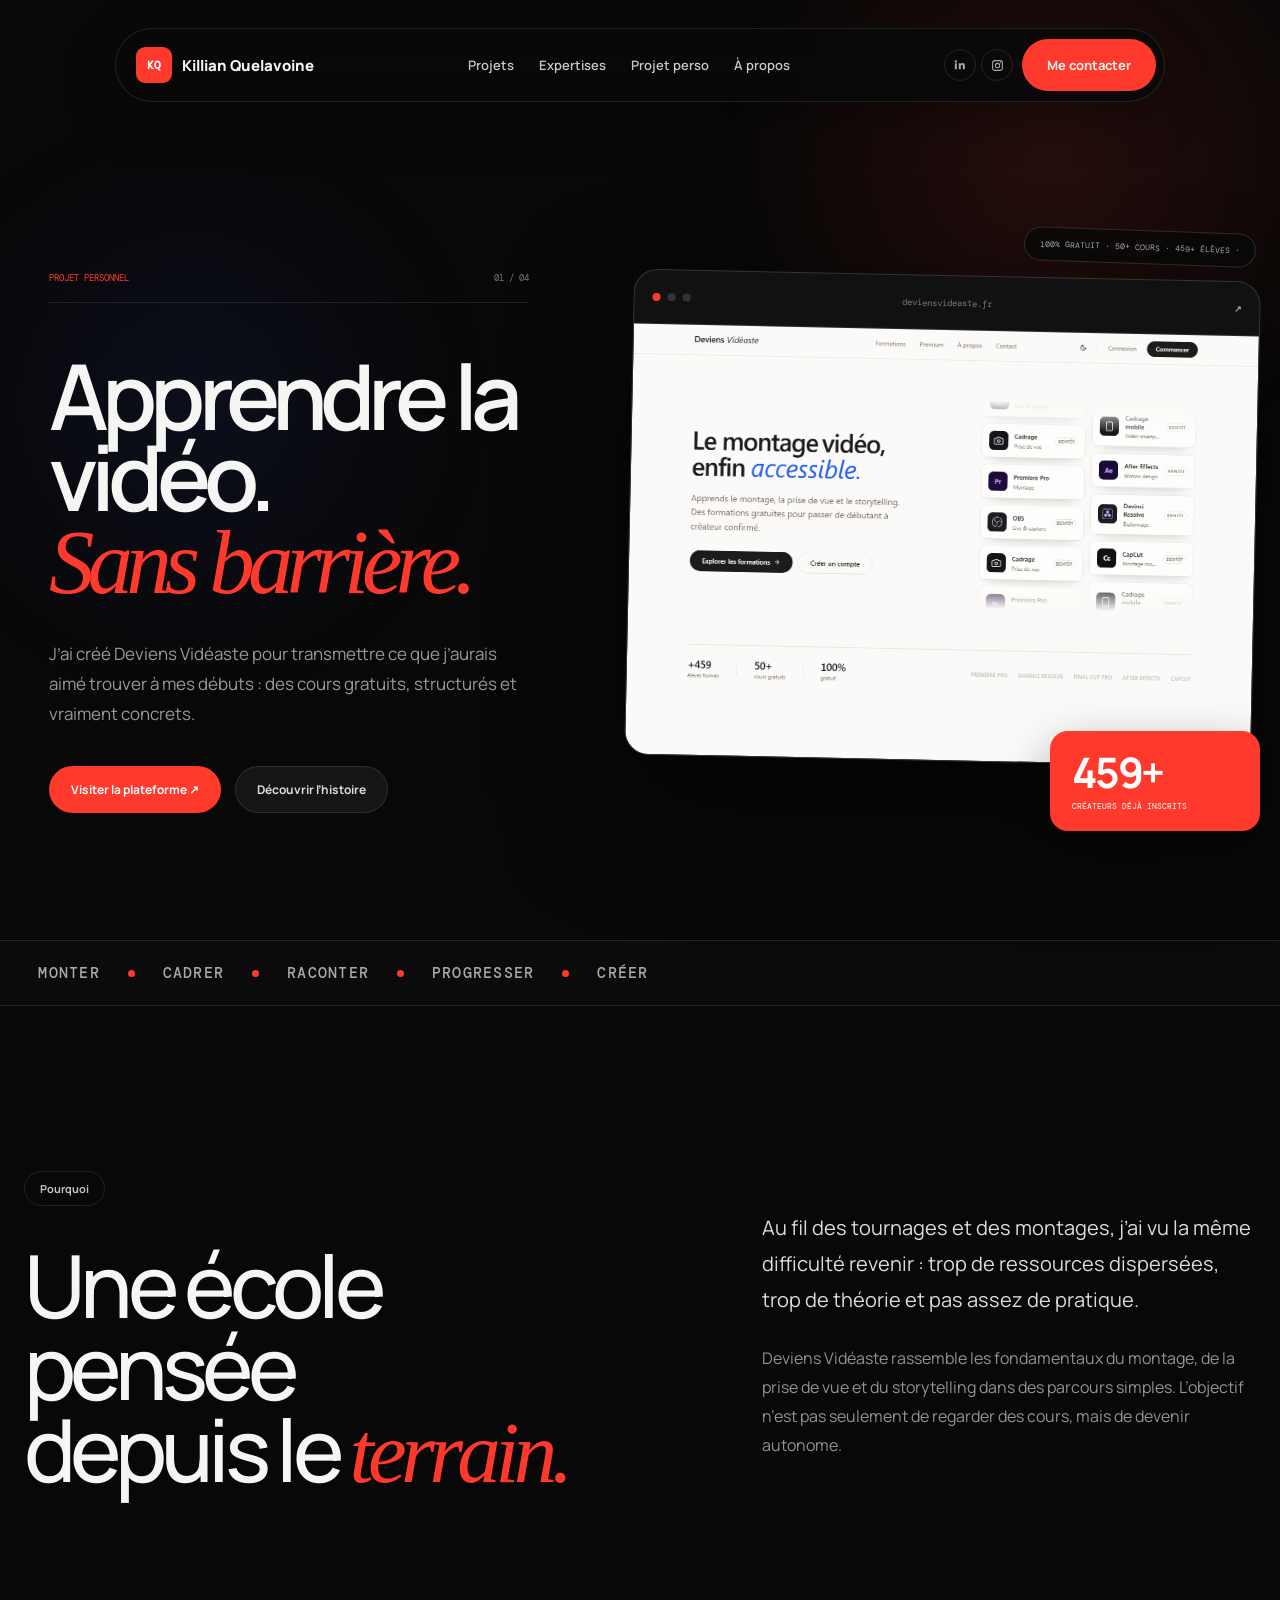
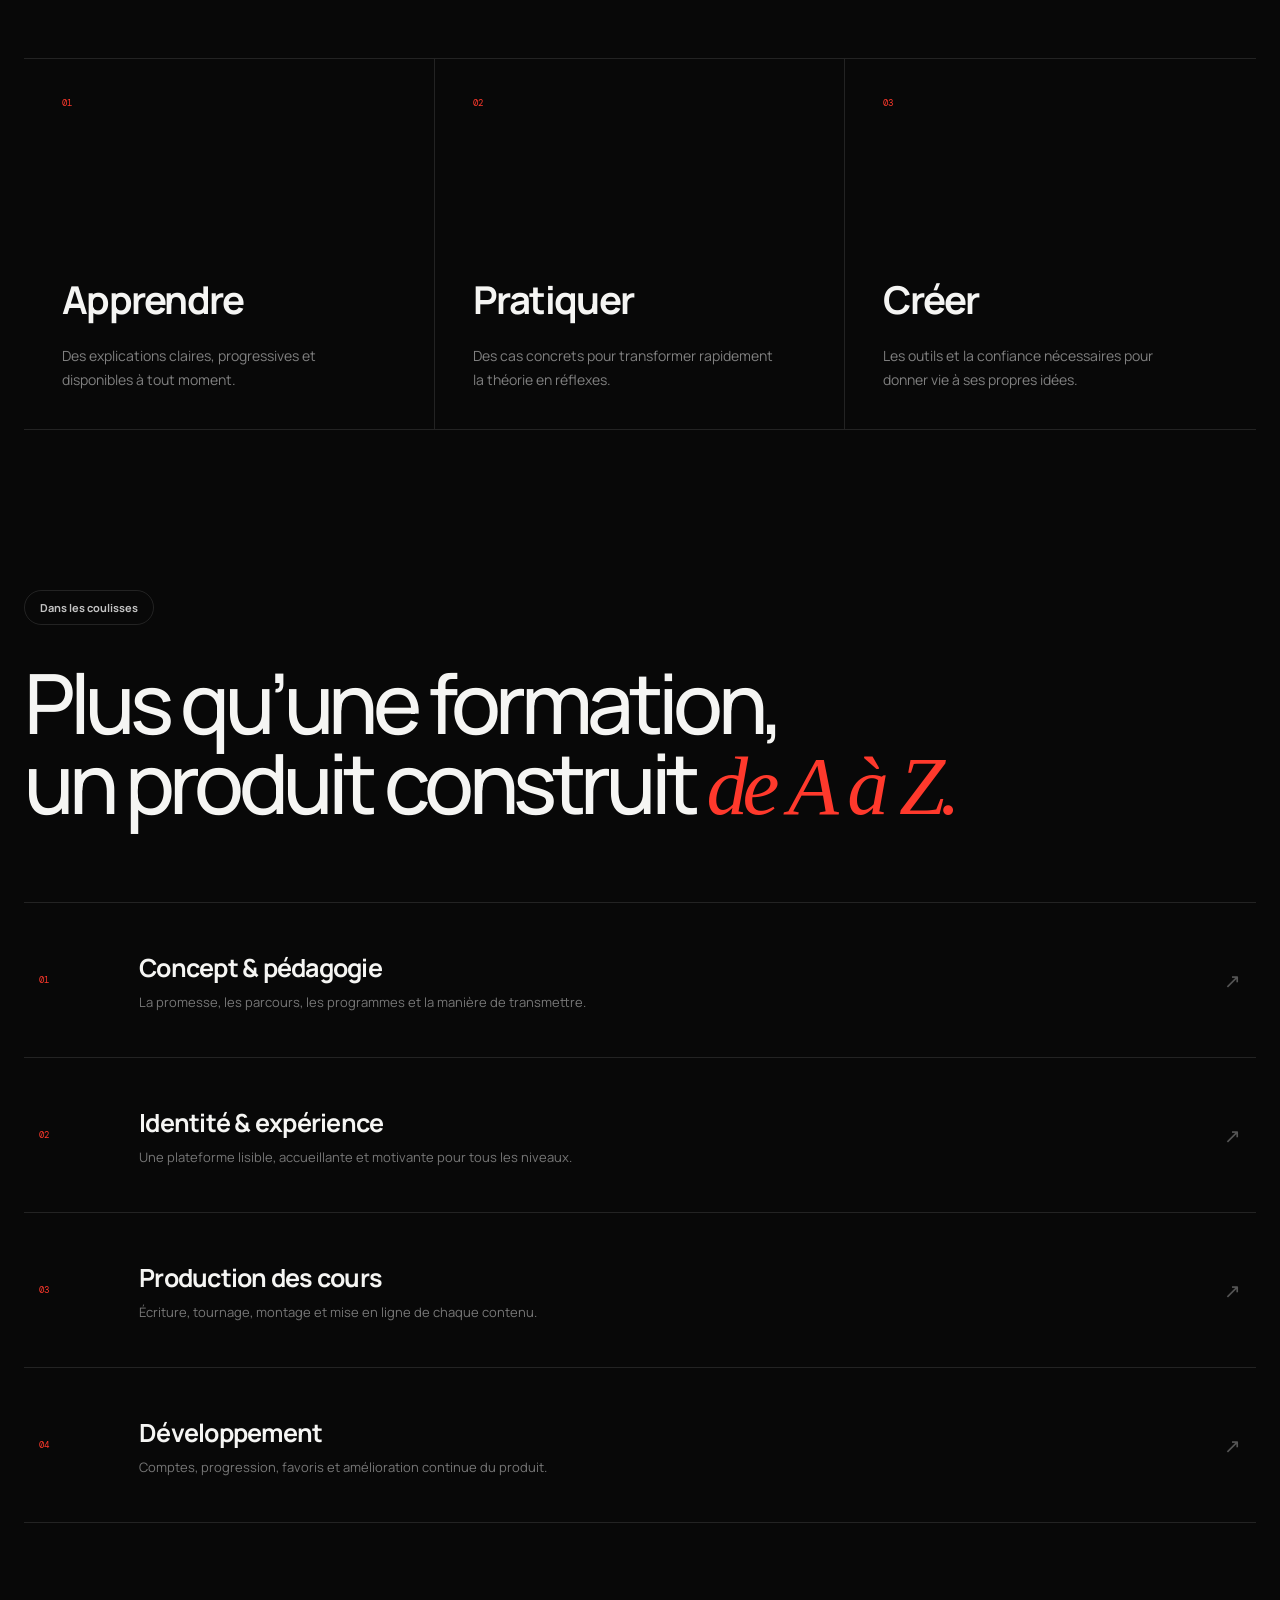
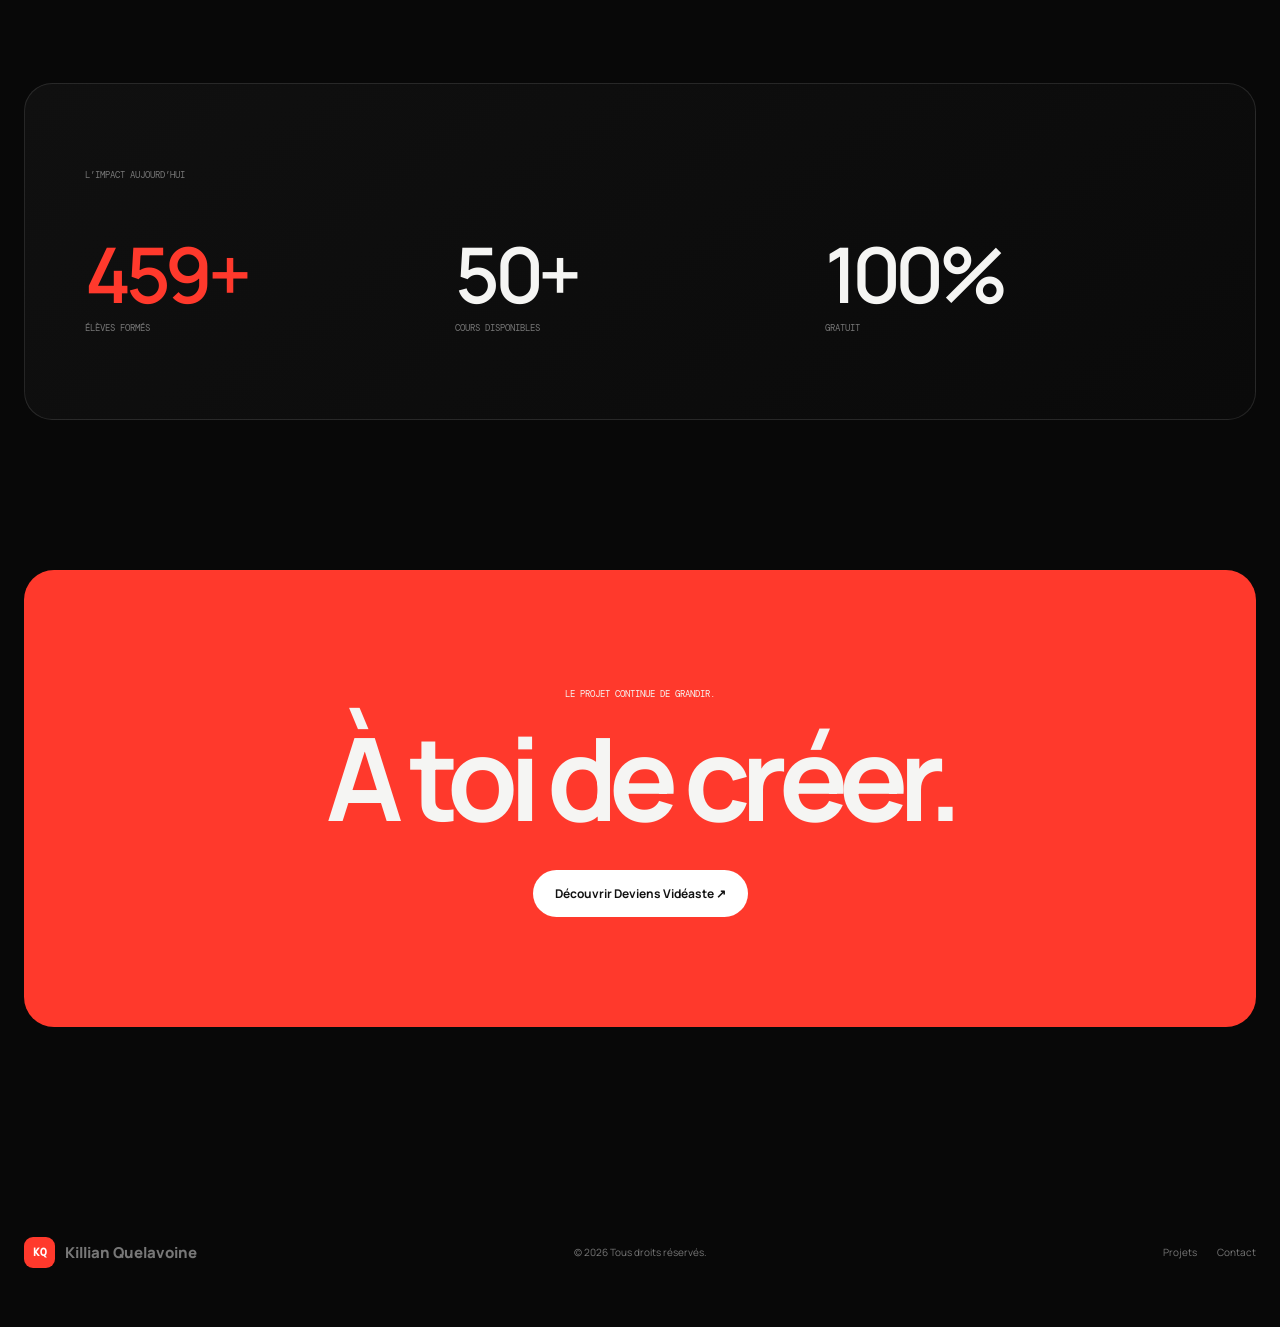
==== commit af216e7c: "Add files via upload" ====
--- a/deviens-videaste/index.html
+++ b/deviens-videaste/index.html
@@ -3,9 +3,9 @@
   <head>
     <meta charset="UTF-8" />
     <meta name="viewport" content="width=device-width, initial-scale=1.0" />
-    <meta name="description" content="Étude de cas Deviens Vidéaste, plateforme de formations vidéo gratuite créée par Killian Quelavoine." />
+    <meta name="description" content="Deviens Vidéaste, le projet personnel de Killian Quelavoine pour rendre l’apprentissage de la vidéo accessible à tous." />
     <meta name="theme-color" content="#070707" />
-    <title>Deviens Vidéaste — Killian Quelavoine</title>
+    <title>Deviens Vidéaste — Projet personnel de Killian Quelavoine</title>
     <link rel="icon" href="../assets/favicon.svg" type="image/svg+xml" />
     <link rel="preconnect" href="https://fonts.googleapis.com" />
     <link rel="preconnect" href="https://fonts.gstatic.com" crossorigin />
@@ -13,55 +13,65 @@
     <link rel="stylesheet" href="../styles.css" />
     <script src="../script.js" defer></script>
   </head>
-  <body class="landing-page case-page">
+  <body class="landing-page dv-page">
     <a class="skip-link" href="#main">Aller au contenu</a>
+
     <header class="floating-nav">
       <a class="nav-brand" href="../" aria-label="Accueil"><span class="nav-logo">KQ</span><span>Killian Quelavoine</span></a>
-      <nav aria-label="Navigation principale"><a href="../works/">Works</a><a href="../#services">Services</a><a href="./">Projet</a><a href="../#about">À propos</a></nav>
-      <a class="nav-cta" href="mailto:killian.quelavoine@gmail.com">Me contacter</a>
+      <nav aria-label="Navigation principale"><a href="../works/">Projets</a><a href="../#services">Expertises</a><a href="./">Projet perso</a><a href="../#about">À propos</a></nav>
+      <div class="nav-actions"><div class="nav-socials" aria-label="Réseaux sociaux"><a href="https://www.linkedin.com/in/killianquelavoine/" target="_blank" rel="noreferrer" aria-label="LinkedIn"><svg viewBox="0 0 24 24" aria-hidden="true"><path d="M5.2 7.9H1.6V19h3.6V7.9ZM3.4 2.5a2.1 2.1 0 1 0 0 4.2 2.1 2.1 0 0 0 0-4.2ZM19.2 8.9c-.8-.9-1.9-1.4-3.4-1.4-1.6 0-2.8.7-3.5 1.8V7.9H8.8V19h3.6v-5.5c0-1.5.3-3 2.2-3 1.9 0 1.9 1.7 1.9 3.1V19h3.6v-6.1c0-1.7-.2-3-1-4Z"/></svg></a><a href="https://www.instagram.com/killianquelavoine/" target="_blank" rel="noreferrer" aria-label="Instagram"><svg viewBox="0 0 24 24" aria-hidden="true"><path d="M7.2 2h9.6A5.2 5.2 0 0 1 22 7.2v9.6a5.2 5.2 0 0 1-5.2 5.2H7.2A5.2 5.2 0 0 1 2 16.8V7.2A5.2 5.2 0 0 1 7.2 2Zm-.1 2A3.1 3.1 0 0 0 4 7.1v9.8A3.1 3.1 0 0 0 7.1 20h9.8a3.1 3.1 0 0 0 3.1-3.1V7.1A3.1 3.1 0 0 0 16.9 4H7.1Zm10.2 1.5a1.2 1.2 0 1 1 0 2.4 1.2 1.2 0 0 1 0-2.4ZM12 7a5 5 0 1 1 0 10 5 5 0 0 1 0-10Zm0 2a3 3 0 1 0 0 6 3 3 0 0 0 0-6Z"/></svg></a></div><a class="nav-cta" href="mailto:killian.quelavoine@gmail.com">Me contacter</a></div>
     </header>
 
     <main id="main">
-      <section class="case-hero creator-shell reveal">
-        <div class="case-eyebrow"><span>Étude de cas 001</span><span>Projet personnel · 2025—2026</span></div>
-        <h1>Deviens <em>Vidéaste.</em></h1>
-        <div class="case-intro"><p>Rendre l’apprentissage de la vidéo réellement accessible, avec une plateforme gratuite, structurée et pensée par un vidéaste.</p><a class="pill-button pill-primary" href="https://deviensvideaste.fr/" target="_blank" rel="noreferrer">Visiter le site ↗</a></div>
-      </section>
-
-      <section class="case-browser creator-shell reveal">
-        <div class="browser-bar"><div><i></i><i></i><i></i></div><span>deviensvideaste.fr</span><b>↗</b></div>
-        <img src="../assets/deviens-videaste-home.png" alt="Page d’accueil de Deviens Vidéaste" />
-      </section>
-
-      <section class="case-overview creator-shell">
-        <div class="case-statement reveal"><span class="section-pill">Le projet</span><h2>Le montage vidéo,<br /><em>enfin accessible.</em></h2></div>
-        <div class="case-description reveal"><p>Deviens Vidéaste est une plateforme de formations gratuites consacrée au montage, à la prise de vue et au storytelling. L’objectif : accompagner un débutant jusqu’à l’autonomie, sans barrière financière.</p><p>J’ai imaginé le produit, son identité, son expérience et son contenu pédagogique comme un seul écosystème — clair, utile et capable de s’enrichir chaque semaine.</p></div>
-      </section>
-
-      <section class="case-stats creator-shell reveal" aria-label="Chiffres clés">
-        <article><strong>459+</strong><span>élèves formés</span></article>
-        <article><strong>50+</strong><span>cours gratuits</span></article>
-        <article><strong>100%</strong><span>gratuit</span></article>
-      </section>
-
-      <section class="case-section creator-shell">
-        <header class="case-section-heading reveal"><span class="section-pill">Mon rôle</span><h2>Un projet construit de A à Z.</h2></header>
-        <div class="role-grid">
-          <article class="reveal"><span>01</span><h3>Vision produit</h3><p>Définition de la promesse, des parcours d’apprentissage et du modèle gratuit.</p></article>
-          <article class="reveal"><span>02</span><h3>UX & identité</h3><p>Conception d’une expérience simple, lisible et cohérente pour tous les niveaux.</p></article>
-          <article class="reveal"><span>03</span><h3>Production</h3><p>Écriture, tournage, montage et publication des contenus pédagogiques.</p></article>
-          <article class="reveal"><span>04</span><h3>Développement</h3><p>Mise en ligne de la plateforme, comptes utilisateurs et évolution continue.</p></article>
+      <section class="dv-hero creator-shell">
+        <div class="dv-hero-copy reveal">
+          <div class="dv-kicker"><span>Projet personnel</span><span>01 / 04</span></div>
+          <h1>Apprendre la vidéo.<br /><em>Sans barrière.</em></h1>
+          <p>J’ai créé Deviens Vidéaste pour transmettre ce que j’aurais aimé trouver à mes débuts : des cours gratuits, structurés et vraiment concrets.</p>
+          <div class="creator-actions"><a class="pill-button pill-primary" href="https://deviensvideaste.fr/" target="_blank" rel="noreferrer">Visiter la plateforme ↗</a><a class="pill-button pill-secondary" href="#histoire">Découvrir l’histoire</a></div>
+        </div>
+        <div class="dv-hero-visual reveal" data-delay="1">
+          <span class="dv-orbit">100% GRATUIT · 50+ COURS · 459+ ÉLÈVES ·</span>
+          <div class="dv-screen"><div class="browser-bar"><div><i></i><i></i><i></i></div><span>deviensvideaste.fr</span><b>↗</b></div><img src="../assets/deviens-videaste-home.png" alt="Accueil de la plateforme Deviens Vidéaste" /></div>
+          <div class="dv-number"><strong>459+</strong><span>créateurs déjà inscrits</span></div>
         </div>
       </section>
 
-      <section class="case-feature creator-shell reveal">
-        <div><span class="section-pill">Expérience</span><h2>Apprendre.<br />Pratiquer.<br /><em>Progresser.</em></h2><p>Des parcours structurés, des cours disponibles à tout moment, des favoris et une progression pensée pour donner envie de continuer.</p></div>
-        <div class="feature-ui" aria-hidden="true"><div class="feature-ui-head"><span>Ton parcours</span><b>68%</b></div><i><span></span></i><article><b>Pr</b><div><strong>Premiere Pro</strong><span>Montage · 24 cours</span></div><em>Continuer →</em></article><article><b>OBS</b><div><strong>Live & capture</strong><span>Nouveau parcours</span></div><em>Explorer →</em></article></div>
+      <div class="dv-ticker" aria-hidden="true"><div><span>MONTER</span><i></i><span>CADRER</span><i></i><span>RACONTER</span><i></i><span>PROGRESSER</span><i></i><span>CRÉER</span></div></div>
+
+      <section class="dv-story creator-shell" id="histoire">
+        <div class="dv-story-title reveal"><span class="section-pill">Pourquoi</span><h2>Une école pensée<br />depuis le <em>terrain.</em></h2></div>
+        <div class="dv-story-copy reveal"><p>Au fil des tournages et des montages, j’ai vu la même difficulté revenir : trop de ressources dispersées, trop de théorie et pas assez de pratique.</p><p>Deviens Vidéaste rassemble les fondamentaux du montage, de la prise de vue et du storytelling dans des parcours simples. L’objectif n’est pas seulement de regarder des cours, mais de devenir autonome.</p></div>
       </section>
 
-      <section class="creator-shell case-final reveal"><p>Le projet continue d’évoluer.</p><h2>Deviens Vidéaste</h2><a class="pill-button pill-primary" href="https://deviensvideaste.fr/" target="_blank" rel="noreferrer">Explorer la plateforme ↗</a></section>
+      <section class="dv-principles creator-shell">
+        <article class="reveal"><span>01</span><h3>Apprendre</h3><p>Des explications claires, progressives et disponibles à tout moment.</p></article>
+        <article class="reveal"><span>02</span><h3>Pratiquer</h3><p>Des cas concrets pour transformer rapidement la théorie en réflexes.</p></article>
+        <article class="reveal"><span>03</span><h3>Créer</h3><p>Les outils et la confiance nécessaires pour donner vie à ses propres idées.</p></article>
+      </section>
+
+      <section class="dv-built creator-shell">
+        <header class="dv-built-heading reveal"><span class="section-pill">Dans les coulisses</span><h2>Plus qu’une formation,<br />un produit construit <em>de A à Z.</em></h2></header>
+        <div class="dv-built-grid">
+          <article class="reveal"><b>01</b><div><h3>Concept & pédagogie</h3><p>La promesse, les parcours, les programmes et la manière de transmettre.</p></div></article>
+          <article class="reveal"><b>02</b><div><h3>Identité & expérience</h3><p>Une plateforme lisible, accueillante et motivante pour tous les niveaux.</p></div></article>
+          <article class="reveal"><b>03</b><div><h3>Production des cours</h3><p>Écriture, tournage, montage et mise en ligne de chaque contenu.</p></div></article>
+          <article class="reveal"><b>04</b><div><h3>Développement</h3><p>Comptes, progression, favoris et amélioration continue du produit.</p></div></article>
+        </div>
+      </section>
+
+      <section class="dv-impact creator-shell reveal">
+        <p>L’impact aujourd’hui</p>
+        <div><span><strong>459+</strong>élèves formés</span><span><strong>50+</strong>cours disponibles</span><span><strong>100%</strong>gratuit</span></div>
+      </section>
+
+      <section class="dv-final creator-shell reveal">
+        <span>Le projet continue de grandir.</span>
+        <h2>À toi de créer.</h2>
+        <a class="pill-button pill-primary" href="https://deviensvideaste.fr/" target="_blank" rel="noreferrer">Découvrir Deviens Vidéaste ↗</a>
+      </section>
     </main>
 
-    <footer class="creator-footer creator-shell"><a class="nav-brand" href="../"><span class="nav-logo">KQ</span><span>Killian Quelavoine</span></a><p>© <span data-year></span> Tous droits réservés.</p><div><a href="../works/">Works</a><a href="../#contact">Contact</a></div></footer>
+    <footer class="creator-footer creator-shell"><a class="nav-brand" href="../"><span class="nav-logo">KQ</span><span>Killian Quelavoine</span></a><p>© <span data-year></span> Tous droits réservés.</p><div><a href="../works/">Projets</a><a href="../#contact">Contact</a></div></footer>
   </body>
 </html>
--- a/styles.css
+++ b/styles.css
@@ -24,13 +24,18 @@
 /* Landing — CreatorCut direction */
 .landing-page { background: var(--black); color: var(--white); }
 .creator-shell { width: var(--creator-shell); margin-inline: auto; }
-.floating-nav { position: absolute; z-index: 10; top: 28px; left: 50%; transform: translateX(-50%); width: min(850px, calc(100vw - 40px)); height: 74px; display: grid; grid-template-columns: 1fr auto 1fr; align-items: center; gap: 22px; padding: 8px 8px 8px 20px; border: 1px solid var(--line); border-radius: 42px; background: rgba(8,8,8,.88); backdrop-filter: blur(18px); box-shadow: 0 18px 50px rgba(0,0,0,.25); }
+.floating-nav { position: absolute; z-index: 10; top: 28px; left: 50%; transform: translateX(-50%); width: min(1050px, calc(100vw - 40px)); height: 74px; display: grid; grid-template-columns: auto 1fr auto; align-items: center; gap: 22px; padding: 8px 8px 8px 20px; border: 1px solid var(--line); border-radius: 42px; background: rgba(8,8,8,.88); backdrop-filter: blur(18px); box-shadow: 0 18px 50px rgba(0,0,0,.25); }
 .nav-brand { display: flex; align-items: center; gap: 10px; width: max-content; font-size: 15px; font-weight: 800; }
 .nav-logo { display: grid; place-items: center; width: 36px; height: 36px; border-radius: 9px; background: var(--red); color: white; font: 700 11px var(--mono); }
-.floating-nav nav { display: flex; gap: 25px; font-size: 13px; font-weight: 600; }
+.floating-nav nav { justify-self: center; display: flex; gap: 25px; font-size: 13px; font-weight: 600; }
 .floating-nav nav a { color: #c8c8c8; transition: color .2s; }
 .floating-nav nav a:hover { color: white; }
-.nav-cta { justify-self: end; padding: 17px 25px; border-radius: 30px; background: var(--red); font-size: 13px; font-weight: 700; transition: transform .2s, background .2s; }
+.nav-actions { justify-self: end; display: flex; align-items: center; gap: 9px; }
+.nav-socials { display: flex; gap: 5px; }
+.nav-socials a { display: grid; place-items: center; width: 32px; height: 32px; border: 1px solid var(--line); border-radius: 50%; color: #aaa; font: 500 9px var(--mono); text-transform: lowercase; transition: color .2s, border-color .2s, background .2s; }
+.nav-socials a:hover { border-color: rgba(255,255,255,.28); background: #171717; color: white; }
+.nav-socials svg { width: 13px; height: 13px; fill: currentColor; }
+.nav-cta { padding: 17px 25px; border-radius: 30px; background: var(--red); font-size: 13px; font-weight: 700; transition: transform .2s, background .2s; }
 .nav-cta:hover { transform: translateY(-1px); background: #ff5146; }
 
 .creator-hero { position: relative; min-height: 900px; overflow: hidden; padding: 185px 0 110px; }
@@ -120,9 +125,9 @@
 .creator-footer > div { justify-self: end; display: flex; gap: 20px; }
 
 /* Short-form slots */
-.short-grid { display: grid; grid-template-columns: repeat(6, minmax(0, 1fr)); gap: 15px; }
+.short-grid { width: min(1040px, 100%); display: grid; grid-template-columns: repeat(2, minmax(0, 1fr)); gap: 65px 24px; margin-inline: auto; }
 .short-card { min-width: 0; }
-.short-thumb { position: relative; overflow: hidden; aspect-ratio: 9/16; border: 1px solid var(--line); border-radius: 20px; background: #121212; }
+.short-thumb { position: relative; overflow: hidden; aspect-ratio: 4/5; border: 1px solid var(--line); border-radius: 24px; background: #121212; }
 .short-thumb::after { content: ""; position: absolute; inset: 0; background: linear-gradient(to bottom, rgba(0,0,0,.08), transparent 48%, rgba(0,0,0,.72)); }
 .short-thumb img { width: 100%; height: 100%; object-fit: cover; filter: saturate(.78) brightness(.8); transition: transform .6s, filter .35s; }
 .short-card:hover img { transform: scale(1.035); filter: saturate(1) brightness(.92); }
@@ -130,8 +135,8 @@
 .short-thumb span { top: 14px; left: 14px; display: grid; place-items: center; width: 28px; height: 28px; border-radius: 50%; background: rgba(8,8,8,.72); }
 .short-thumb b { right: 13px; bottom: 13px; padding: 9px 11px; border-radius: 20px; background: var(--red); font-weight: 500; opacity: 0; transform: translateY(5px); transition: .25s; }
 .short-card:hover .short-thumb b { opacity: 1; transform: none; }
-.short-card h3 { margin: 13px 0 5px; overflow: hidden; text-overflow: ellipsis; white-space: nowrap; font-size: 13px; font-weight: 600; }
-.short-card > p { margin: 0; color: #777; font: 8px var(--mono); text-transform: uppercase; }
+.short-card h3 { margin: 16px 0 6px; overflow: hidden; text-overflow: ellipsis; white-space: nowrap; font-size: 18px; font-weight: 600; }
+.short-card > p { margin: 0; color: #777; font: 9px var(--mono); text-transform: uppercase; }
 
 /* Main project spotlight */
 .project-spotlight { padding-top: 55px; }
@@ -145,6 +150,27 @@
 .project-spotlight-copy > p:not(.project-kicker) { max-width: 440px; margin: 32px 0; color: #6f6c67; font-size: 14px; line-height: 1.7; }
 .project-spotlight-visual { min-width: 0; display: flex; align-items: center; overflow: hidden; padding: 50px 0 50px 30px; background: radial-gradient(circle at 80% 30%, rgba(41,101,241,.13), transparent 34%); }
 .project-spotlight-visual img { width: 115%; max-width: none; border: 1px solid #dedbd5; border-radius: 18px 0 0 18px; box-shadow: 0 25px 80px rgba(43,43,43,.18); }
+
+/* Personal project — editorial presentation */
+.personal-project { padding-block: 135px; border-block: 1px solid rgba(255,255,255,.07); background: radial-gradient(circle at 78% 55%, rgba(255,57,44,.1), transparent 27%), #090909; }
+.personal-project-heading { padding-bottom: 70px; }
+.personal-project-heading > div { display: flex; justify-content: space-between; align-items: center; }
+.personal-project-year { color: #6f6f6f; font: 9px var(--mono); text-transform: uppercase; }
+.personal-project-heading h2 { max-width: 1050px; margin: 42px 0 0; font-size: clamp(55px, 7.6vw, 108px); line-height: .96; letter-spacing: -.07em; font-weight: 500; }
+.personal-project-heading h2 em { color: var(--red); font-family: Georgia, serif; font-weight: 400; }
+.personal-project-story { display: grid; grid-template-columns: 1.3fr .7fr; overflow: hidden; border-block: 1px solid var(--line); transition: background .3s; }
+.personal-project-story:hover { background: rgba(255,255,255,.018); }
+.personal-project-browser { min-width: 0; margin: 45px 45px 45px 0; overflow: hidden; border: 1px solid var(--line); border-radius: 20px; background: #111; box-shadow: 0 30px 90px rgba(0,0,0,.32); }
+.personal-project-browser img { aspect-ratio: 16/10; object-fit: cover; object-position: top; }
+.personal-project-copy { display: flex; flex-direction: column; justify-content: center; padding: 55px 0 55px 55px; border-left: 1px solid var(--line); }
+.personal-project-copy .project-kicker { margin: 0 0 22px; }
+.personal-project-copy h3 { margin: 0; font-size: clamp(35px, 4vw, 58px); line-height: 1; letter-spacing: -.055em; }
+.personal-project-copy > p:not(.project-kicker) { margin: 28px 0 0; color: #929292; font-size: 14px; line-height: 1.75; }
+.personal-project-stats { display: grid; grid-template-columns: repeat(3, 1fr); gap: 12px; margin: 38px 0; }
+.personal-project-stats span { color: #777; font: 8px/1.45 var(--mono); text-transform: uppercase; }
+.personal-project-stats b { display: block; margin-bottom: 5px; color: var(--white); font: 600 21px var(--sans); }
+.personal-project-link { display: flex; justify-content: space-between; padding-top: 22px; border-top: 1px solid var(--line); color: #ddd; font-size: 12px; font-weight: 700; }
+.personal-project-link b { color: var(--red); }
 
 /* About */
 .about-card { grid-template-columns: 1fr 1fr .72fr; gap: 55px; padding: 58px; }
@@ -165,6 +191,7 @@
   .service-card:nth-child(1) { z-index: 1; top: 105px; }
   .service-card:nth-child(2) { z-index: 2; top: 121px; }
   .service-card:nth-child(3) { z-index: 3; top: 137px; }
+  .service-card:nth-child(4) { z-index: 4; top: 153px; }
 }
 
 /* Works — Visual Frame direction */
@@ -251,17 +278,77 @@
 .case-final p { color: #777; font: 9px var(--mono); text-transform: uppercase; }
 .case-final h2 { margin: 20px 0 38px; font-size: clamp(58px, 8vw, 110px); line-height: .9; letter-spacing: -.075em; }
 
+/* Deviens Vidéaste — personal product story */
+.dv-page { background: #080808; }
+.dv-page::before { content: ""; position: fixed; z-index: -1; inset: 0; pointer-events: none; background: radial-gradient(circle at 82% 18%, rgba(255,57,44,.12), transparent 26%), radial-gradient(circle at 15% 45%, rgba(62,93,255,.08), transparent 25%); }
+.dv-hero { min-height: 940px; display: grid; grid-template-columns: .88fr 1.12fr; gap: 85px; align-items: center; padding-top: 145px; }
+.dv-hero-copy { padding-left: 25px; }
+.dv-kicker { display: flex; justify-content: space-between; max-width: 500px; padding-bottom: 18px; border-bottom: 1px solid var(--line); color: #777; font: 9px var(--mono); text-transform: uppercase; }
+.dv-kicker span:first-child { color: var(--red); }
+.dv-hero h1 { margin: 52px 0 0; font-size: clamp(62px, 7.1vw, 106px); line-height: .9; letter-spacing: -.075em; font-weight: 600; }
+.dv-hero h1 em, .dv-story h2 em, .dv-built h2 em { color: var(--red); font-family: Georgia, serif; font-weight: 400; }
+.dv-hero-copy > p { max-width: 540px; margin: 35px 0 0; color: #999; font-size: 17px; line-height: 1.75; }
+.dv-hero-visual { position: relative; min-width: 0; padding: 45px 0 95px 15px; }
+.dv-screen { position: relative; z-index: 2; overflow: hidden; border: 1px solid rgba(255,255,255,.15); border-radius: 24px; background: #111; transform: rotate(1.2deg); box-shadow: 0 45px 120px rgba(0,0,0,.58); }
+.dv-screen > img { aspect-ratio: 16/11; object-fit: cover; object-position: top; }
+.dv-orbit { position: absolute; z-index: 3; top: 0; right: 0; padding: 11px 15px; border: 1px solid rgba(255,255,255,.14); border-radius: 25px; background: rgba(8,8,8,.8); color: #aaa; font: 8px var(--mono); transform: rotate(2deg); }
+.dv-number { position: absolute; z-index: 3; right: -4px; bottom: 24px; width: 210px; padding: 20px 22px; border-radius: 18px; background: var(--red); color: white; box-shadow: 0 20px 50px rgba(0,0,0,.4); }
+.dv-number strong, .dv-number span { display: block; }
+.dv-number strong { font-size: 42px; line-height: 1; letter-spacing: -.06em; }
+.dv-number span { margin-top: 8px; font: 8px var(--mono); text-transform: uppercase; }
+.dv-ticker { overflow: hidden; padding: 22px 0; border-block: 1px solid var(--line); background: #0b0b0b; }
+.dv-ticker > div { width: max-content; display: flex; align-items: center; gap: 28px; padding-left: 3vw; color: #aaa; font: 500 clamp(12px, 1.2vw, 18px) var(--mono); letter-spacing: .08em; }
+.dv-ticker i { width: 7px; height: 7px; border-radius: 50%; background: var(--red); }
+.dv-story { display: grid; grid-template-columns: 1fr .8fr; gap: 120px; padding-block: 165px; }
+.dv-story h2 { margin: 38px 0 0; font-size: clamp(52px, 6.8vw, 94px); line-height: .94; letter-spacing: -.065em; font-weight: 500; }
+.dv-story-copy { align-self: end; padding-bottom: 8px; }
+.dv-story-copy p { margin: 0 0 26px; color: #929292; font-size: 16px; line-height: 1.8; }
+.dv-story-copy p:first-child { color: #ddd; font-size: 20px; }
+.dv-principles { display: grid; grid-template-columns: repeat(3, 1fr); border-block: 1px solid var(--line); }
+.dv-principles article { min-height: 370px; display: flex; flex-direction: column; justify-content: flex-end; padding: 38px; border-right: 1px solid var(--line); }
+.dv-principles article:last-child { border-right: 0; }
+.dv-principles article > span { margin-bottom: auto; color: var(--red); font: 9px var(--mono); }
+.dv-principles h3 { margin: 0 0 18px; font-size: clamp(30px, 3vw, 44px); letter-spacing: -.045em; }
+.dv-principles p { max-width: 310px; margin: 0; color: #808080; font-size: 14px; line-height: 1.7; }
+.dv-built { padding-block: 160px; }
+.dv-built-heading { max-width: 980px; margin-bottom: 75px; }
+.dv-built-heading h2 { margin: 38px 0 0; font-size: clamp(50px, 6.5vw, 91px); line-height: .96; letter-spacing: -.065em; font-weight: 500; }
+.dv-built-grid { border-top: 1px solid var(--line); }
+.dv-built-grid article { display: grid; grid-template-columns: 100px 1fr auto; align-items: center; min-height: 155px; padding: 25px 15px; border-bottom: 1px solid var(--line); transition: background .25s, padding .25s; }
+.dv-built-grid article::after { content: "↗"; color: #555; font-size: 20px; }
+.dv-built-grid article:hover { padding-inline: 28px; background: rgba(255,255,255,.025); }
+.dv-built-grid article > b { color: var(--red); font: 9px var(--mono); }
+.dv-built-grid h3 { margin: 0 0 8px; font-size: 25px; letter-spacing: -.03em; }
+.dv-built-grid p { margin: 0; color: #777; font-size: 13px; }
+.dv-impact { padding: 85px 60px; border: 1px solid var(--line); border-radius: 28px; background: linear-gradient(145deg, #101010, #0a0a0a); }
+.dv-impact > p { margin: 0 0 55px; color: #777; font: 9px var(--mono); text-transform: uppercase; }
+.dv-impact > div { display: grid; grid-template-columns: repeat(3, 1fr); }
+.dv-impact span { color: #777; font: 9px var(--mono); text-transform: uppercase; }
+.dv-impact strong { display: block; margin-bottom: 9px; color: var(--white); font: 600 clamp(53px, 6vw, 90px) var(--sans); line-height: 1; letter-spacing: -.07em; }
+.dv-impact span:first-child strong { color: var(--red); }
+.dv-final { margin-block: 150px; padding: 110px 30px; border-radius: 30px; background: var(--red); text-align: center; }
+.dv-final > span { font: 9px var(--mono); text-transform: uppercase; }
+.dv-final h2 { margin: 25px 0 42px; font-size: clamp(64px, 9vw, 125px); line-height: .88; letter-spacing: -.075em; }
+.dv-final .pill-primary { background: white; color: #111; }
+.dv-final .pill-primary:hover { background: #f2efeb; }
+
 .reveal { opacity: 0; transform: translateY(18px); transition: opacity .7s ease, transform .7s cubic-bezier(.2,.8,.2,1); }
 .reveal[data-delay="1"] { transition-delay: .1s; }
 .reveal[data-delay="2"] { transition-delay: .2s; }
 .reveal.is-visible { opacity: 1; transform: none; }
 
 @media (max-width: 1100px) {
+  .floating-nav { gap: 14px; padding-left: 14px; }
+  .floating-nav nav { gap: 15px; font-size: 12px; }
+  .nav-cta { padding-inline: 20px; }
   .hero-layout { grid-template-columns: 1fr 1fr; gap: 44px; }
   .creator-copy { padding-left: 0; }
   .service-card { gap: 35px; }
   .service-copy { padding-left: 30px; }
-  .short-grid { grid-template-columns: repeat(3, minmax(0, 1fr)); gap: 22px 15px; }
+  .short-grid { grid-template-columns: repeat(2, minmax(0, 1fr)); gap: 55px 20px; }
+  .personal-project-story { grid-template-columns: 1fr; }
+  .personal-project-browser { margin: 40px 0 0; }
+  .personal-project-copy { padding: 50px 10px; border-left: 0; }
   .about-card { grid-template-columns: 1fr 1fr; }
   .about-portrait { grid-column: span 2; min-height: 360px; }
   .role-grid { grid-template-columns: repeat(2, 1fr); }
@@ -270,12 +357,19 @@
   .visual-heading { grid-template-columns: 1fr 125px .45fr; }
   .visual-heading > img { display: none; }
   .visual-grid { grid-template-columns: repeat(3, 1fr); }
+  .dv-hero { min-height: auto; grid-template-columns: 1fr; gap: 50px; padding-block: 180px 100px; }
+  .dv-hero-copy { padding-left: 0; }
+  .dv-hero-visual { width: min(800px, 100%); margin-left: auto; }
+  .dv-story { gap: 65px; }
 }
 
 @media (max-width: 760px) {
   :root { --creator-shell: calc(100vw - 32px); }
-  .floating-nav { position: absolute; top: 15px; height: 62px; padding-left: 12px; }
+  .floating-nav { position: absolute; top: 15px; height: 62px; display: flex; justify-content: space-between; padding-left: 12px; }
   .floating-nav .nav-brand > span:last-child, .floating-nav nav { display: none; }
+  .nav-actions { gap: 6px; }
+  .nav-socials { gap: 4px; }
+  .nav-socials a { width: 29px; height: 29px; font-size: 8px; }
   .nav-cta { padding: 13px 19px; font-size: 11px; }
   .creator-hero { min-height: auto; padding: 125px 0 75px; }
   .hero-glow-one { width: 600px; left: -180px; top: 300px; }
@@ -296,7 +390,16 @@
   .service-image { min-height: 250px; order: -1; border-radius: 16px; }
   .creator-projects { grid-template-columns: 1fr; }
   .creator-thumb { aspect-ratio: 16/10; }
-  .short-grid { grid-template-columns: repeat(2, minmax(0, 1fr)); gap: 35px 12px; }
+  .short-grid { grid-template-columns: 1fr; gap: 45px; }
+  .short-thumb { aspect-ratio: 4/5; }
+  .personal-project { padding-block: 90px; }
+  .personal-project-heading { padding-bottom: 45px; }
+  .personal-project-heading > div { align-items: flex-start; }
+  .personal-project-heading h2 { margin-top: 35px; font-size: 49px; }
+  .personal-project-browser { margin-top: 25px; border-radius: 15px; }
+  .personal-project-copy { padding: 40px 5px; }
+  .personal-project-stats { gap: 6px; }
+  .personal-project-stats b { font-size: 18px; }
   .project-spotlight-card { grid-template-columns: 1fr; }
   .project-spotlight-copy { padding: 45px 28px; }
   .project-spotlight-visual { min-height: 320px; padding: 0 0 32px 28px; }
@@ -340,6 +443,32 @@
   .feature-ui article { grid-template-columns: 45px 1fr; }
   .feature-ui article em { display: none; }
   .case-final { margin-block: 90px; padding: 75px 20px; }
+  .dv-hero { gap: 30px; padding-block: 125px 75px; }
+  .dv-kicker { max-width: none; }
+  .dv-hero h1 { margin-top: 38px; font-size: clamp(55px, 16vw, 74px); }
+  .dv-hero-copy > p { font-size: 14px; }
+  .dv-hero-visual { padding: 30px 0 75px; }
+  .dv-orbit { display: none; }
+  .dv-screen { border-radius: 16px; transform: none; }
+  .dv-number { right: 10px; bottom: 15px; width: 175px; }
+  .dv-number strong { font-size: 34px; }
+  .dv-ticker > div { gap: 18px; }
+  .dv-story { grid-template-columns: 1fr; gap: 45px; padding-block: 95px; }
+  .dv-story h2 { font-size: 51px; }
+  .dv-story-copy p:first-child { font-size: 17px; }
+  .dv-principles { grid-template-columns: 1fr; }
+  .dv-principles article { min-height: 260px; border-right: 0; border-bottom: 1px solid var(--line); }
+  .dv-principles article:last-child { border-bottom: 0; }
+  .dv-built { padding-block: 95px; }
+  .dv-built-heading { margin-bottom: 50px; }
+  .dv-built-heading h2 { font-size: 48px; }
+  .dv-built-grid article { grid-template-columns: 42px 1fr; min-height: 145px; padding-inline: 5px; }
+  .dv-built-grid article::after { display: none; }
+  .dv-built-grid h3 { font-size: 19px; }
+  .dv-built-grid p { line-height: 1.55; }
+  .dv-impact { padding: 55px 28px; }
+  .dv-impact > div { grid-template-columns: 1fr; gap: 40px; }
+  .dv-final { margin-block: 90px; padding: 80px 20px; }
 }
 
 @media (max-width: 460px) {
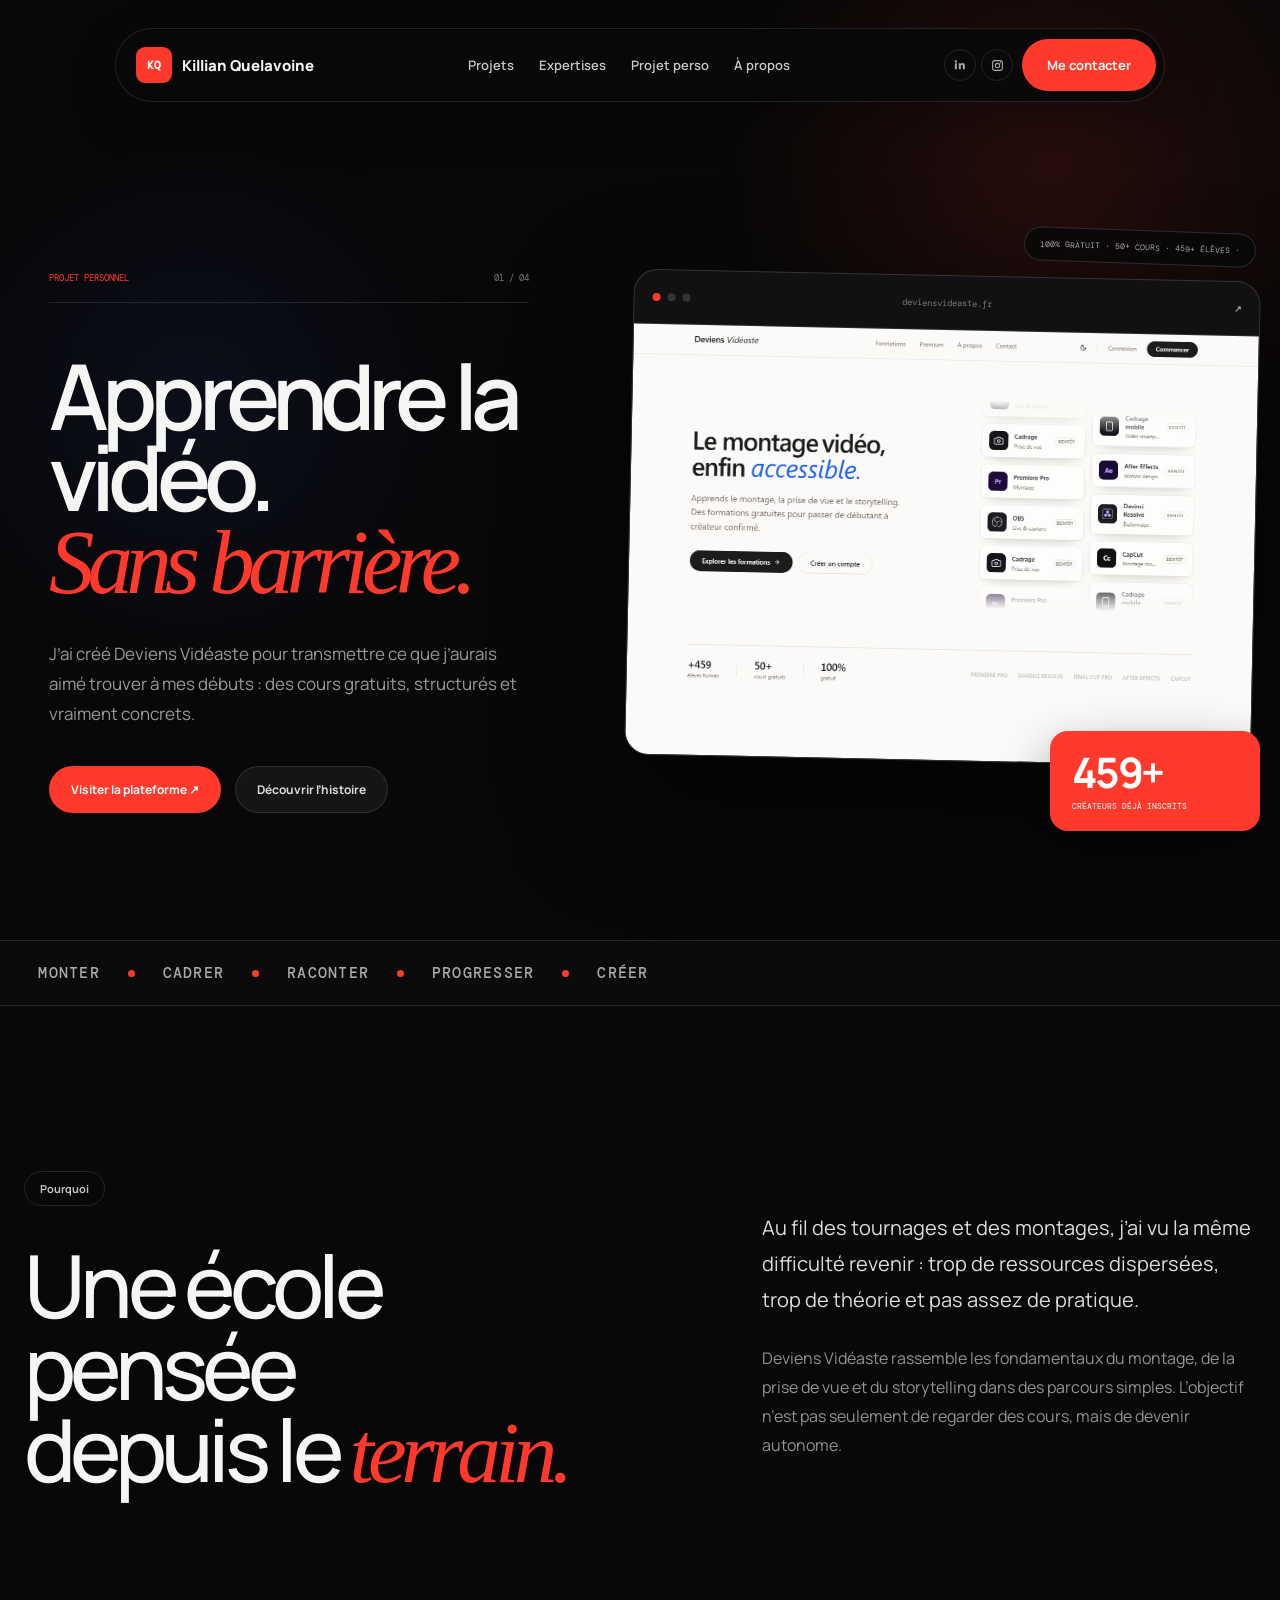
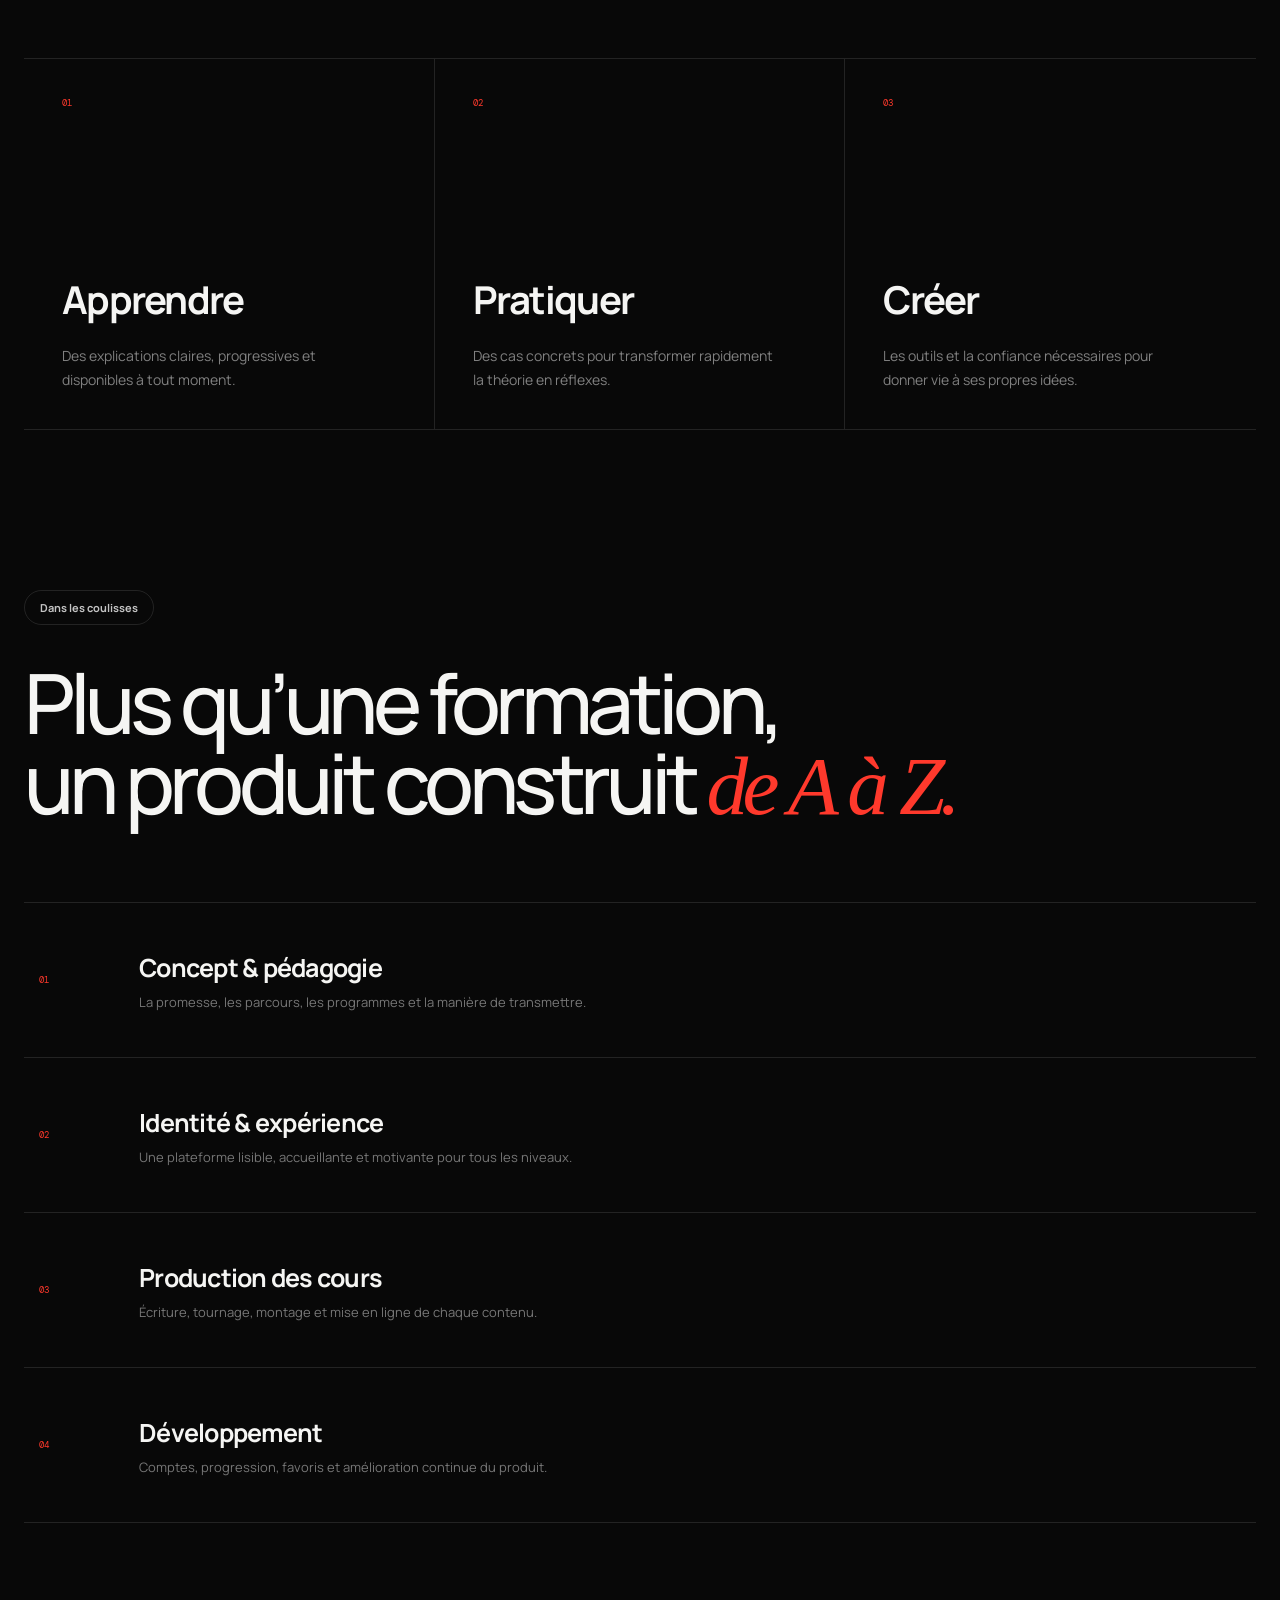
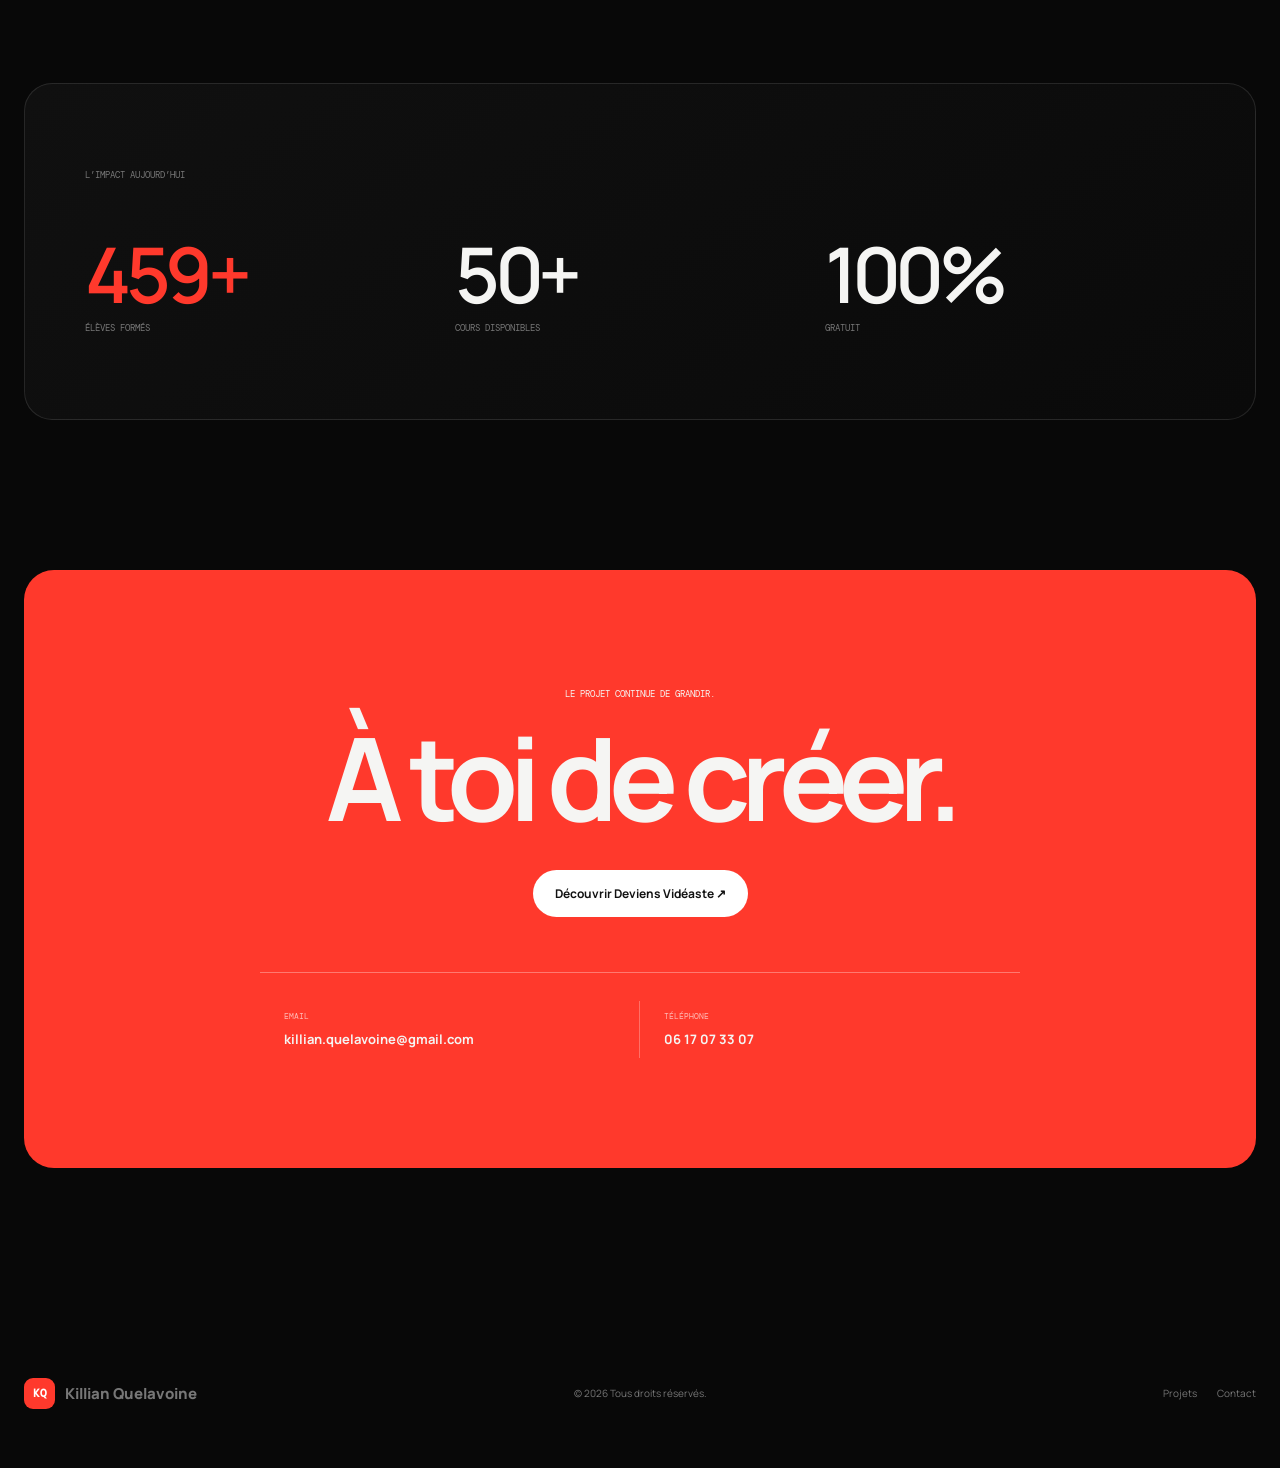
==== commit 80371635: "Add files via upload" ====
--- a/deviens-videaste/index.html
+++ b/deviens-videaste/index.html
@@ -69,6 +69,7 @@
         <span>Le projet continue de grandir.</span>
         <h2>À toi de créer.</h2>
         <a class="pill-button pill-primary" href="https://deviensvideaste.fr/" target="_blank" rel="noreferrer">Découvrir Deviens Vidéaste ↗</a>
+        <div class="dv-contact-direct"><a href="mailto:killian.quelavoine@gmail.com"><small>Email</small><b>killian.quelavoine@gmail.com</b></a><a href="tel:+33617073307"><small>Téléphone</small><b>06 17 07 33 07</b></a></div>
       </section>
     </main>
 
--- a/styles.css
+++ b/styles.css
@@ -38,11 +38,46 @@
 .nav-cta { padding: 17px 25px; border-radius: 30px; background: var(--red); font-size: 13px; font-weight: 700; transition: transform .2s, background .2s; }
 .nav-cta:hover { transform: translateY(-1px); background: #ff5146; }
 
-.creator-hero { position: relative; min-height: 900px; overflow: hidden; padding: 185px 0 110px; }
-.creator-hero::before { content: ""; position: absolute; inset: 0; background: radial-gradient(circle at 71% 31%, rgba(255,57,44,.13), transparent 32%), radial-gradient(circle at 84% 80%, rgba(255,57,44,.08), transparent 25%); }
-.hero-glow { position: absolute; pointer-events: none; border-radius: 48% 52% 60% 40%; background: linear-gradient(135deg, #160a09 3%, #64201c 48%, #130807 78%); filter: blur(.2px); opacity: .72; transform: rotate(-41deg); box-shadow: inset 0 0 70px rgba(255,100,84,.14), 0 0 90px rgba(83,19,15,.22); }
-.hero-glow-one { width: 920px; height: 180px; left: 27%; top: 120px; }
-.hero-glow-two { width: 980px; height: 190px; right: -12%; bottom: 70px; transform: rotate(27deg); }
+.creator-hero { position: relative; min-height: 900px; overflow: hidden; padding: 185px 0 110px; isolation: isolate; }
+.creator-hero::before { content: ""; position: absolute; z-index: 1; inset: 0; pointer-events: none; background: linear-gradient(90deg, rgba(7,7,7,.98) 0%, rgba(7,7,7,.9) 31%, rgba(7,7,7,.28) 66%, rgba(7,7,7,.62) 100%), linear-gradient(0deg, var(--black), transparent 24%); }
+.hero-motion { position: absolute; z-index: 0; inset: 0; overflow: hidden; pointer-events: none; background: radial-gradient(circle at 76% 42%, #2b0c0a 0%, #100909 27%, #070707 63%); }
+.hero-motion::after { content: ""; position: absolute; inset: 0; opacity: .16; background: repeating-linear-gradient(0deg, transparent 0 3px, rgba(255,255,255,.035) 4px); mix-blend-mode: soft-light; }
+.hero-motion-grid { position: absolute; width: 120%; height: 120%; left: 26%; top: 36%; background-image: linear-gradient(rgba(255,73,58,.13) 1px, transparent 1px), linear-gradient(90deg, rgba(255,73,58,.13) 1px, transparent 1px); background-size: 72px 72px; -webkit-mask-image: linear-gradient(to bottom, rgba(0,0,0,.9), transparent 72%); mask-image: linear-gradient(to bottom, rgba(0,0,0,.9), transparent 72%); transform: perspective(560px) rotateX(65deg) rotateZ(-8deg) translate3d(0,0,0); transform-origin: center top; animation: hero-grid-drift 15s linear infinite; }
+.hero-orbit { position: absolute; display: block; border: 1px solid rgba(255,72,57,.23); border-radius: 50%; box-shadow: inset 0 0 70px rgba(255,57,44,.035), 0 0 50px rgba(255,57,44,.04); }
+.hero-orbit::before, .hero-orbit::after { content: ""; position: absolute; width: 8px; height: 8px; border-radius: 50%; background: #ff493c; box-shadow: 0 0 18px rgba(255,73,60,.85); }
+.hero-orbit-one { width: 680px; height: 680px; right: -70px; top: 60px; animation: hero-orbit-spin 22s linear infinite; }
+.hero-orbit-one::before { top: 16%; left: 8%; }
+.hero-orbit-one::after { right: 4%; bottom: 28%; }
+.hero-orbit-two { width: 430px; height: 430px; right: 190px; top: 180px; border-color: rgba(255,255,255,.09); animation: hero-orbit-spin-reverse 17s linear infinite; }
+.hero-orbit-two::before { top: 50%; left: -4px; width: 5px; height: 5px; }
+.hero-orbit-two::after { right: 10%; top: 12%; width: 5px; height: 5px; }
+.hero-beam { position: absolute; display: block; width: 820px; height: 2px; border-radius: 50%; background: linear-gradient(90deg, transparent, rgba(255,73,60,.18) 20%, rgba(255,99,83,.95) 56%, transparent); filter: blur(.4px); box-shadow: 0 0 30px rgba(255,57,44,.7), 0 0 90px rgba(255,57,44,.25); transform-origin: center; }
+.hero-beam-one { right: -120px; top: 310px; transform: rotate(-18deg); animation: hero-beam-one 7s ease-in-out infinite alternate; }
+.hero-beam-two { right: -60px; bottom: 180px; opacity: .55; transform: rotate(13deg); animation: hero-beam-two 9s ease-in-out infinite alternate; }
+.hero-pulse { position: absolute; right: 20%; top: 41%; width: 180px; height: 180px; border-radius: 50%; background: rgba(255,57,44,.2); filter: blur(55px); animation: hero-pulse 4.5s ease-in-out infinite; }
+.hero-filmstrip { position: absolute; right: -170px; top: 190px; width: 1060px; overflow: hidden; padding: 18px 0; border-block: 1px solid rgba(255,255,255,.12); opacity: .52; transform: rotate(-10deg); -webkit-mask-image: linear-gradient(90deg, transparent, #000 15%, #000 82%, transparent); mask-image: linear-gradient(90deg, transparent, #000 15%, #000 82%, transparent); }
+.hero-filmstrip::before, .hero-filmstrip::after { content: ""; position: absolute; z-index: 2; left: 0; width: 100%; height: 7px; background: repeating-linear-gradient(90deg, rgba(255,255,255,.32) 0 13px, transparent 13px 25px); }
+.hero-filmstrip::before { top: 4px; }
+.hero-filmstrip::after { bottom: 4px; }
+.hero-filmstrip > div { width: max-content; display: flex; gap: 10px; animation: hero-film-roll 19s linear infinite alternate; }
+.hero-filmstrip span { width: 195px; height: 112px; flex: 0 0 auto; border: 1px solid rgba(255,255,255,.2); background-image: linear-gradient(rgba(255,57,44,.12), rgba(5,5,5,.25)), var(--shot); background-position: center; background-size: cover; filter: saturate(.45) contrast(1.08) brightness(.72); }
+.hero-edit-timeline { position: absolute; right: 2%; bottom: 85px; width: 720px; padding: 15px 18px 18px; border: 1px solid rgba(255,255,255,.12); border-radius: 14px; background: rgba(7,7,7,.72); box-shadow: 0 20px 60px rgba(0,0,0,.45); opacity: .72; transform: rotate(2deg); backdrop-filter: blur(8px); }
+.hero-edit-timeline time { display: block; margin-bottom: 11px; color: rgba(255,255,255,.58); font: 9px var(--mono); text-align: right; }
+.hero-edit-timeline > div { position: relative; display: grid; grid-template-columns: 1.2fr .65fr 1.45fr .8fr; gap: 5px; height: 31px; padding-block: 5px; border-block: 1px solid rgba(255,255,255,.08); }
+.hero-edit-timeline span { border-radius: 3px; background: linear-gradient(90deg, #80251f, #d93d32); }
+.hero-edit-timeline span:nth-child(2) { background: linear-gradient(90deg, #443133, #765254); }
+.hero-edit-timeline span:nth-child(3) { background: linear-gradient(90deg, #a52c24, #ff5446); }
+.hero-edit-timeline span:nth-child(4) { background: linear-gradient(90deg, #332426, #6a3b3e); }
+.hero-edit-timeline i { position: absolute; top: -9px; left: 58%; width: 1px; height: 48px; background: white; box-shadow: 0 0 10px rgba(255,255,255,.7); animation: hero-playhead 6s ease-in-out infinite alternate; }
+.hero-edit-timeline i::before { content: ""; position: absolute; top: 0; left: -4px; border: 4px solid transparent; border-top-color: white; }
+@keyframes hero-grid-drift { from { background-position: 0 0, 0 0; } to { background-position: 0 72px, 72px 0; } }
+@keyframes hero-orbit-spin { to { transform: rotate(360deg); } }
+@keyframes hero-orbit-spin-reverse { to { transform: rotate(-360deg); } }
+@keyframes hero-beam-one { from { translate: -4% -20px; opacity: .35; } to { translate: 5% 25px; opacity: .9; } }
+@keyframes hero-beam-two { from { translate: 4% 16px; } to { translate: -7% -22px; } }
+@keyframes hero-pulse { 0%,100% { scale: .75; opacity: .38; } 50% { scale: 1.35; opacity: .72; } }
+@keyframes hero-film-roll { from { transform: translateX(-30px); } to { transform: translateX(-260px); } }
+@keyframes hero-playhead { from { left: 8%; } to { left: 91%; } }
 .hero-layout { position: relative; z-index: 2; display: grid; grid-template-columns: .9fr 1.1fr; gap: 95px; align-items: center; min-height: 620px; }
 .creator-copy { padding-left: 30px; }
 .availability { display: inline-flex; align-items: center; gap: 9px; margin-bottom: 45px; padding: 10px 14px; border: 1px solid var(--line); border-radius: 24px; background: rgba(10,10,10,.5); color: #cbcbcb; font-size: 12px; font-weight: 600; }
@@ -119,13 +154,18 @@
 .contact-card .section-pill { border-color: rgba(255,255,255,.3); color: white; }
 .contact-card h2 { margin: 28px 0 0; font-size: clamp(42px, 6vw, 80px); line-height: 1; letter-spacing: -.055em; }
 .contact-card > p { color: rgba(255,255,255,.75); }
-.contact-card > a { display: inline-flex; gap: 25px; margin-top: 30px; padding-bottom: 7px; border-bottom: 1px solid rgba(255,255,255,.5); font-size: clamp(15px, 2vw, 24px); }
+.contact-links { width: min(920px, 100%); display: grid; grid-template-columns: 1.35fr .65fr; gap: 10px; margin: 38px auto 0; }
+.contact-links a { display: grid; grid-template-columns: 1fr auto; gap: 6px 20px; align-items: center; padding: 20px 22px; border: 1px solid rgba(255,255,255,.28); border-radius: 17px; background: rgba(255,255,255,.09); text-align: left; transition: transform .25s, background .25s; }
+.contact-links a:hover { transform: translateY(-3px); background: rgba(255,255,255,.16); }
+.contact-links small { grid-column: 1 / -1; color: rgba(255,255,255,.65); font: 8px var(--mono); text-transform: uppercase; }
+.contact-links span { min-width: 0; overflow: hidden; text-overflow: ellipsis; font-size: clamp(13px, 1.45vw, 20px); font-weight: 600; }
+.contact-links b { font-size: 18px; }
 .creator-footer { min-height: 150px; display: grid; grid-template-columns: 1fr auto 1fr; align-items: center; color: #777; font-size: 10px; }
 .creator-footer .nav-logo { width: 31px; height: 31px; }
 .creator-footer > div { justify-self: end; display: flex; gap: 20px; }
 
 /* Short-form slots */
-.short-grid { width: min(1040px, 100%); display: grid; grid-template-columns: repeat(2, minmax(0, 1fr)); gap: 65px 24px; margin-inline: auto; }
+.short-grid { width: min(1120px, 100%); display: grid; grid-template-columns: repeat(3, minmax(0, 1fr)); gap: 55px 18px; margin-inline: auto; }
 .short-card { min-width: 0; }
 .short-thumb { position: relative; overflow: hidden; aspect-ratio: 4/5; border: 1px solid var(--line); border-radius: 24px; background: #121212; }
 .short-thumb::after { content: ""; position: absolute; inset: 0; background: linear-gradient(to bottom, rgba(0,0,0,.08), transparent 48%, rgba(0,0,0,.72)); }
@@ -185,6 +225,42 @@
 .about-portrait p, .about-portrait span { position: relative; z-index: 2; }
 .about-portrait p { margin: 0 0 5px; font-size: 13px; font-weight: 700; }
 .about-portrait span { color: #777; font: 8px var(--mono); text-transform: uppercase; }
+
+/* About — editorial resume */
+.about { position: relative; padding-top: 150px; }
+.about::before { content: ""; position: absolute; inset: 0; pointer-events: none; background: radial-gradient(circle at 14% 54%, rgba(255,57,44,.1), transparent 25%); }
+.about-editorial { position: relative; }
+.about-intro { padding: 0 0 85px; border-bottom: 1px solid var(--line); }
+.about-intro > div { display: flex; justify-content: space-between; align-items: center; }
+.about-status { display: inline-flex; align-items: center; gap: 9px; color: #777; font: 9px var(--mono); text-transform: uppercase; }
+.about-status i { width: 7px; height: 7px; border-radius: 50%; background: #53d56e; box-shadow: 0 0 0 5px rgba(83,213,110,.1); }
+.about-intro h2 { margin: 48px 0 0; font-size: clamp(62px, 8.4vw, 118px); line-height: .88; letter-spacing: -.075em; font-weight: 500; }
+.about-intro h2 em { color: var(--red); font-family: Georgia, serif; font-weight: 400; }
+.about-intro > p { width: min(520px, 100%); margin: 50px 0 0 auto; color: #999; font-size: 16px; line-height: 1.75; }
+.about-profile-grid { display: grid; grid-template-columns: .78fr 1.22fr; gap: 24px; padding-top: 24px; }
+.about-profile-grid .about-portrait { grid-column: auto; min-height: 760px; border-radius: 28px; background: linear-gradient(rgba(255,255,255,.025) 1px, transparent 1px), linear-gradient(90deg, rgba(255,255,255,.025) 1px, transparent 1px), radial-gradient(circle at 50% 34%, #68231e, #190d0c 46%, #090909 74%); background-size: 42px 42px, 42px 42px, auto; }
+.about-profile-grid .about-portrait::before { width: 270px; height: 370px; top: 47%; border-radius: 48% 48% 35% 35%; background: linear-gradient(145deg, #361b18, #090808); box-shadow: 0 -110px 0 -60px #47211d, 0 40px 90px rgba(0,0,0,.5); }
+.about-profile-grid .about-portrait::after { content: ""; position: absolute; inset: 28px; border: 1px solid rgba(255,255,255,.08); border-radius: 50% 50% 22px 22px; }
+.about-profile-grid .about-portrait div { font-size: 112px; color: rgba(255,255,255,.09); }
+.about-career { padding: 45px 45px 38px; border: 1px solid var(--line); border-radius: 28px; background: linear-gradient(145deg, #101010, #0b0b0b); }
+.about-career-head { display: flex; justify-content: space-between; padding-bottom: 36px; border-bottom: 1px solid var(--line); color: #777; font: 9px var(--mono); text-transform: uppercase; }
+.about-career-head b { color: var(--red); font-weight: 500; }
+.career-group { padding-top: 38px; }
+.career-group h3 { margin: 0 0 16px; color: #6f6f6f; font: 9px var(--mono); text-transform: uppercase; }
+.career-group article { display: grid; grid-template-columns: 115px 1fr auto; gap: 20px; align-items: center; min-height: 94px; border-top: 1px solid var(--line); }
+.career-group time { color: #777; font: 9px var(--mono); text-transform: uppercase; }
+.career-group strong, .career-group span { display: block; }
+.career-group strong { margin-bottom: 7px; font-size: 17px; font-weight: 600; }
+.career-group span { color: #777; font-size: 11px; line-height: 1.5; }
+.career-group article > i { display: grid; place-items: center; width: 29px; height: 29px; border: 1px solid var(--line); border-radius: 50%; color: #626262; font: 8px var(--mono); font-style: normal; }
+.career-group.education { padding-top: 22px; }
+.about-cv { display: grid; grid-template-columns: 95px 1fr auto; gap: 20px; align-items: center; min-height: 112px; margin-top: 35px; padding: 22px 26px; border-radius: 18px; background: var(--red); color: white; transition: transform .25s, background .25s; }
+.about-cv:hover { transform: translateY(-3px); background: #ff5146; }
+.about-cv > span { font: 9px var(--mono); }
+.about-cv strong, .about-cv small { display: block; }
+.about-cv strong { margin-bottom: 6px; font-size: 17px; }
+.about-cv small { color: rgba(255,255,255,.68); font-size: 10px; }
+.about-cv > b { font-size: 22px; }
 
 @media (min-width: 761px) {
   .service-card { position: sticky; background: #0d0d0d; box-shadow: 0 -18px 70px rgba(0,0,0,.55); }
@@ -221,7 +297,9 @@
 .visual-meta b { flex: 0 0 auto; color: #777; font: 8px var(--mono); }
 .visual-contact { min-height: 430px; display: flex; flex-direction: column; justify-content: center; align-items: center; border-top: 1px solid var(--line); background: radial-gradient(circle at 50% 100%, rgba(255,57,44,.12), transparent 42%); }
 .visual-contact p { margin: 0 0 12px; color: #888; font: 10px var(--mono); text-transform: uppercase; }
-.visual-contact a { font-size: clamp(45px, 7vw, 100px); letter-spacing: -.065em; border-bottom: 2px solid var(--red); }
+.visual-contact > a:not(.visual-phone) { font-size: clamp(45px, 7vw, 100px); letter-spacing: -.065em; border-bottom: 2px solid var(--red); }
+.visual-contact .visual-phone { margin-top: 25px; color: #888; font: 9px var(--mono); text-transform: uppercase; transition: color .2s; }
+.visual-contact .visual-phone:hover { color: white; }
 .visual-footer { min-height: 80px; display: grid; grid-template-columns: 1fr auto 1fr; align-items: center; padding: 0 18px; border-top: 1px solid var(--line); color: #777; font: 8px var(--mono); text-transform: uppercase; }
 .visual-footer a:last-child { justify-self: end; }
 
@@ -314,9 +392,7 @@
 .dv-built-heading { max-width: 980px; margin-bottom: 75px; }
 .dv-built-heading h2 { margin: 38px 0 0; font-size: clamp(50px, 6.5vw, 91px); line-height: .96; letter-spacing: -.065em; font-weight: 500; }
 .dv-built-grid { border-top: 1px solid var(--line); }
-.dv-built-grid article { display: grid; grid-template-columns: 100px 1fr auto; align-items: center; min-height: 155px; padding: 25px 15px; border-bottom: 1px solid var(--line); transition: background .25s, padding .25s; }
-.dv-built-grid article::after { content: "↗"; color: #555; font-size: 20px; }
-.dv-built-grid article:hover { padding-inline: 28px; background: rgba(255,255,255,.025); }
+.dv-built-grid article { display: grid; grid-template-columns: 100px 1fr; align-items: center; min-height: 155px; padding: 25px 15px; border-bottom: 1px solid var(--line); }
 .dv-built-grid article > b { color: var(--red); font: 9px var(--mono); }
 .dv-built-grid h3 { margin: 0 0 8px; font-size: 25px; letter-spacing: -.03em; }
 .dv-built-grid p { margin: 0; color: #777; font-size: 13px; }
@@ -331,6 +407,12 @@
 .dv-final h2 { margin: 25px 0 42px; font-size: clamp(64px, 9vw, 125px); line-height: .88; letter-spacing: -.075em; }
 .dv-final .pill-primary { background: white; color: #111; }
 .dv-final .pill-primary:hover { background: #f2efeb; }
+.dv-contact-direct { width: min(760px, 100%); display: grid; grid-template-columns: 1fr 1fr; gap: 0; margin: 55px auto 0; padding-top: 28px; border-top: 1px solid rgba(255,255,255,.32); text-align: left; }
+.dv-contact-direct a { padding: 10px 24px; border-right: 1px solid rgba(255,255,255,.28); }
+.dv-contact-direct a:last-child { border-right: 0; }
+.dv-contact-direct small, .dv-contact-direct b { display: block; }
+.dv-contact-direct small { margin-bottom: 9px; color: rgba(255,255,255,.66); font: 8px var(--mono); text-transform: uppercase; }
+.dv-contact-direct b { font-size: 13px; }
 
 .reveal { opacity: 0; transform: translateY(18px); transition: opacity .7s ease, transform .7s cubic-bezier(.2,.8,.2,1); }
 .reveal[data-delay="1"] { transition-delay: .1s; }
@@ -345,12 +427,15 @@
   .creator-copy { padding-left: 0; }
   .service-card { gap: 35px; }
   .service-copy { padding-left: 30px; }
-  .short-grid { grid-template-columns: repeat(2, minmax(0, 1fr)); gap: 55px 20px; }
+  .short-grid { grid-template-columns: repeat(3, minmax(0, 1fr)); gap: 45px 16px; }
   .personal-project-story { grid-template-columns: 1fr; }
   .personal-project-browser { margin: 40px 0 0; }
   .personal-project-copy { padding: 50px 10px; border-left: 0; }
   .about-card { grid-template-columns: 1fr 1fr; }
   .about-portrait { grid-column: span 2; min-height: 360px; }
+  .about-profile-grid { grid-template-columns: .8fr 1.2fr; }
+  .about-profile-grid .about-portrait { grid-column: auto; min-height: 700px; }
+  .about-career { padding-inline: 32px; }
   .role-grid { grid-template-columns: repeat(2, 1fr); }
   .role-grid article:nth-child(2) { border-right: 0; }
   .case-feature { gap: 45px; padding: 45px; }
@@ -372,8 +457,16 @@
   .nav-socials a { width: 29px; height: 29px; font-size: 8px; }
   .nav-cta { padding: 13px 19px; font-size: 11px; }
   .creator-hero { min-height: auto; padding: 125px 0 75px; }
-  .hero-glow-one { width: 600px; left: -180px; top: 300px; }
-  .hero-glow-two { display: none; }
+  .creator-hero::before { background: linear-gradient(180deg, rgba(7,7,7,.92) 0%, rgba(7,7,7,.72) 42%, rgba(7,7,7,.35) 67%, var(--black) 100%); }
+  .hero-motion-grid { width: 175%; height: 95%; left: -12%; top: 48%; opacity: .6; background-size: 55px 55px; }
+  .hero-orbit-one { width: 470px; height: 470px; right: -245px; top: 250px; }
+  .hero-orbit-two { display: none; }
+  .hero-beam { width: 540px; }
+  .hero-beam-one { right: -250px; top: 390px; }
+  .hero-beam-two { right: -180px; bottom: 150px; }
+  .hero-pulse { right: -5%; top: 34%; }
+  .hero-filmstrip { top: 315px; right: -390px; opacity: .42; transform: rotate(-11deg) scale(.78); }
+  .hero-edit-timeline { right: -185px; bottom: 100px; width: 470px; opacity: .5; transform: rotate(2deg) scale(.85); }
   .hero-layout { grid-template-columns: 1fr; gap: 60px; }
   .availability { margin-bottom: 30px; font-size: 10px; }
   .creator-copy h1 { font-size: clamp(39px, 10.8vw, 52px); }
@@ -390,8 +483,12 @@
   .service-image { min-height: 250px; order: -1; border-radius: 16px; }
   .creator-projects { grid-template-columns: 1fr; }
   .creator-thumb { aspect-ratio: 16/10; }
-  .short-grid { grid-template-columns: 1fr; gap: 45px; }
-  .short-thumb { aspect-ratio: 4/5; }
+  .short-grid { grid-template-columns: repeat(2, minmax(0, 1fr)); gap: 30px 10px; }
+  .short-thumb { aspect-ratio: 4/5; border-radius: 15px; }
+  .short-card h3 { margin-top: 10px; font-size: 12px; }
+  .short-card > p { font-size: 7px; }
+  .short-thumb span { top: 9px; left: 9px; width: 23px; height: 23px; font-size: 7px; }
+  .short-thumb b { display: none; }
   .personal-project { padding-block: 90px; }
   .personal-project-heading { padding-bottom: 45px; }
   .personal-project-heading > div { align-items: flex-start; }
@@ -407,7 +504,24 @@
   .about-card { grid-template-columns: 1fr; gap: 15px; padding: 42px 25px; }
   .about-copy { padding-top: 10px; }
   .about-portrait { grid-column: auto; min-height: 430px; margin-top: 20px; padding: 24px; }
+  .about { padding-top: 105px; }
+  .about-intro { padding-bottom: 60px; }
+  .about-intro > div { align-items: flex-start; gap: 20px; }
+  .about-status { max-width: 130px; text-align: right; line-height: 1.45; }
+  .about-intro h2 { margin-top: 42px; font-size: 57px; }
+  .about-intro > p { margin-top: 35px; font-size: 14px; }
+  .about-profile-grid { grid-template-columns: 1fr; gap: 16px; padding-top: 16px; }
+  .about-profile-grid .about-portrait { min-height: 520px; margin-top: 0; }
+  .about-profile-grid .about-portrait::before { width: 220px; height: 300px; }
+  .about-career { padding: 32px 22px 25px; }
+  .career-group article { grid-template-columns: 85px 1fr auto; gap: 12px; }
+  .career-group strong { font-size: 14px; }
+  .career-group span { font-size: 9px; }
+  .about-cv { grid-template-columns: 65px 1fr auto; padding-inline: 18px; }
+  .about-cv small { display: none; }
   .contact-card { padding: 65px 20px; }
+  .contact-links { grid-template-columns: 1fr; }
+  .contact-links a { padding: 17px 18px; }
   .creator-footer { grid-template-columns: 1fr auto; }
   .creator-footer > p { display: none; }
   .works-nav { grid-template-columns: 1fr auto; }
@@ -469,6 +583,9 @@
   .dv-impact { padding: 55px 28px; }
   .dv-impact > div { grid-template-columns: 1fr; gap: 40px; }
   .dv-final { margin-block: 90px; padding: 80px 20px; }
+  .dv-contact-direct { grid-template-columns: 1fr; gap: 12px; }
+  .dv-contact-direct a { padding: 12px 0; border-right: 0; border-bottom: 1px solid rgba(255,255,255,.22); }
+  .dv-contact-direct a:last-child { border-bottom: 0; }
 }
 
 @media (max-width: 460px) {
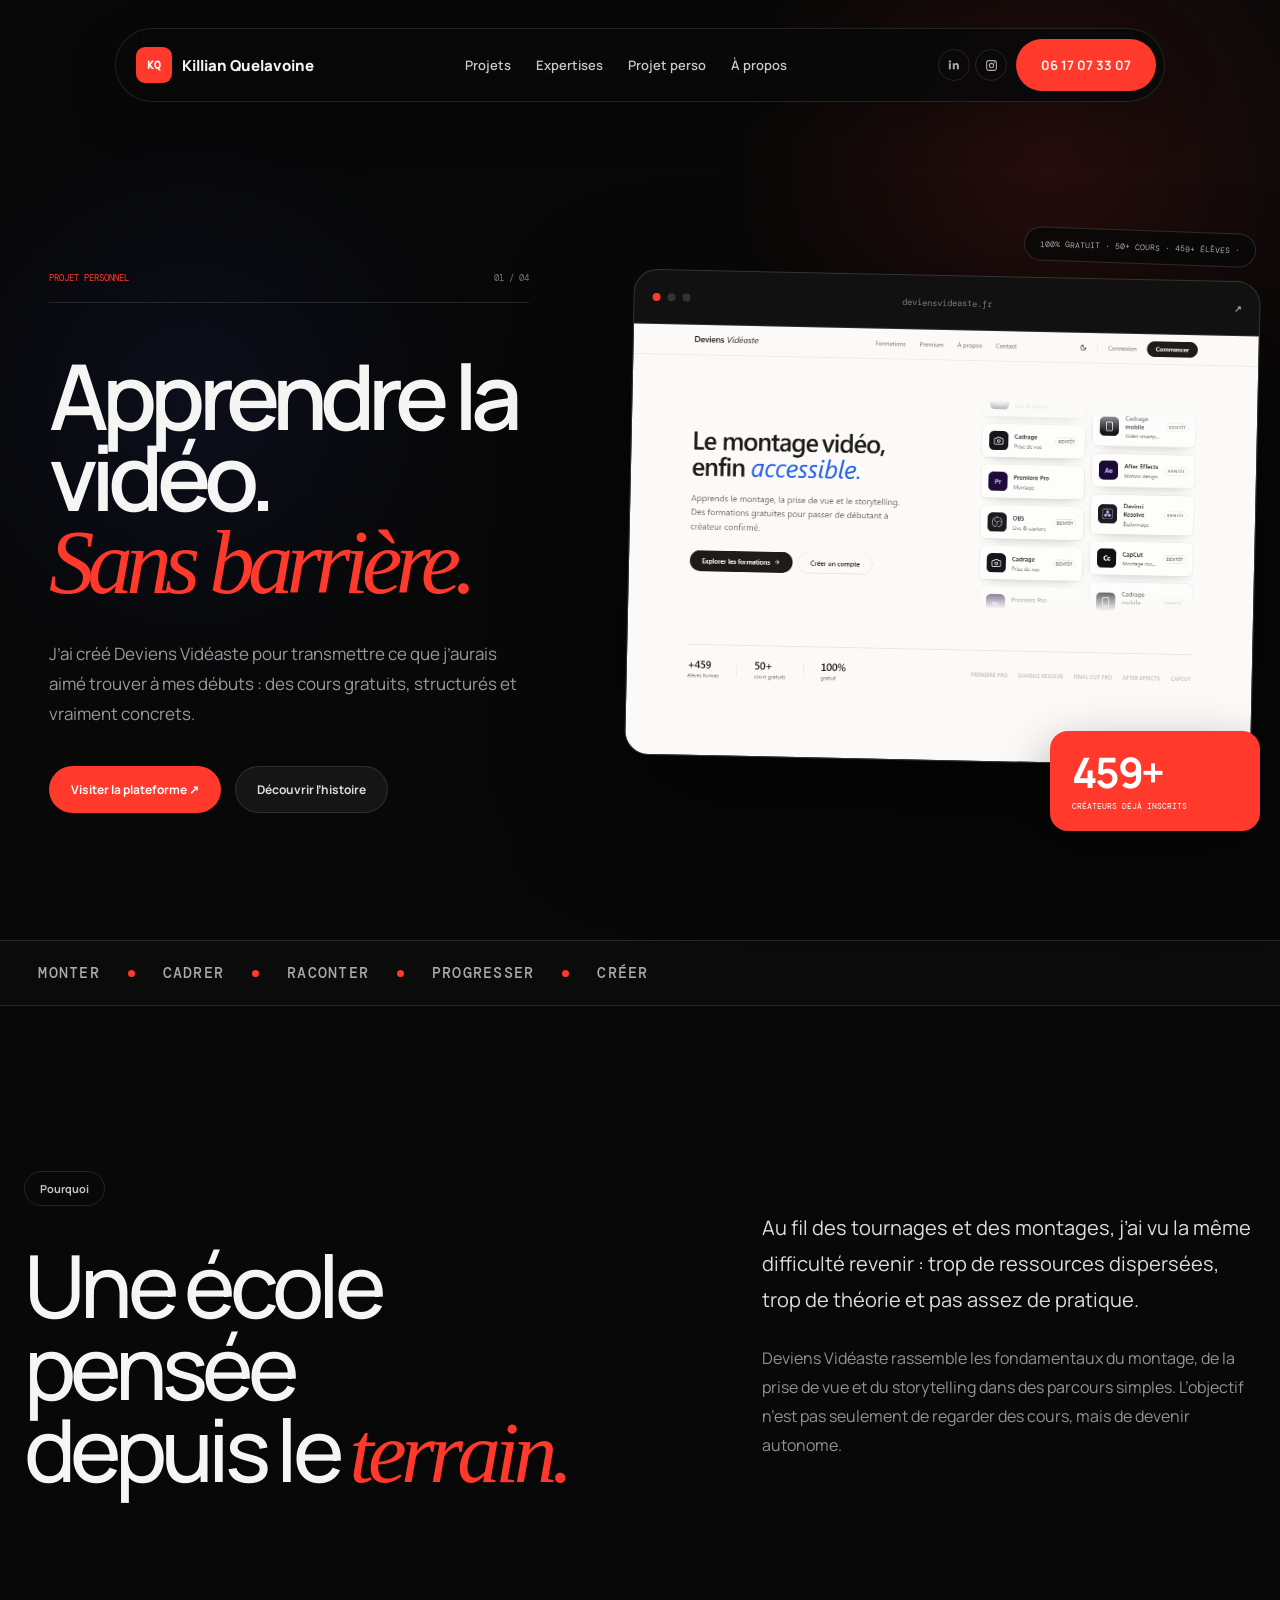
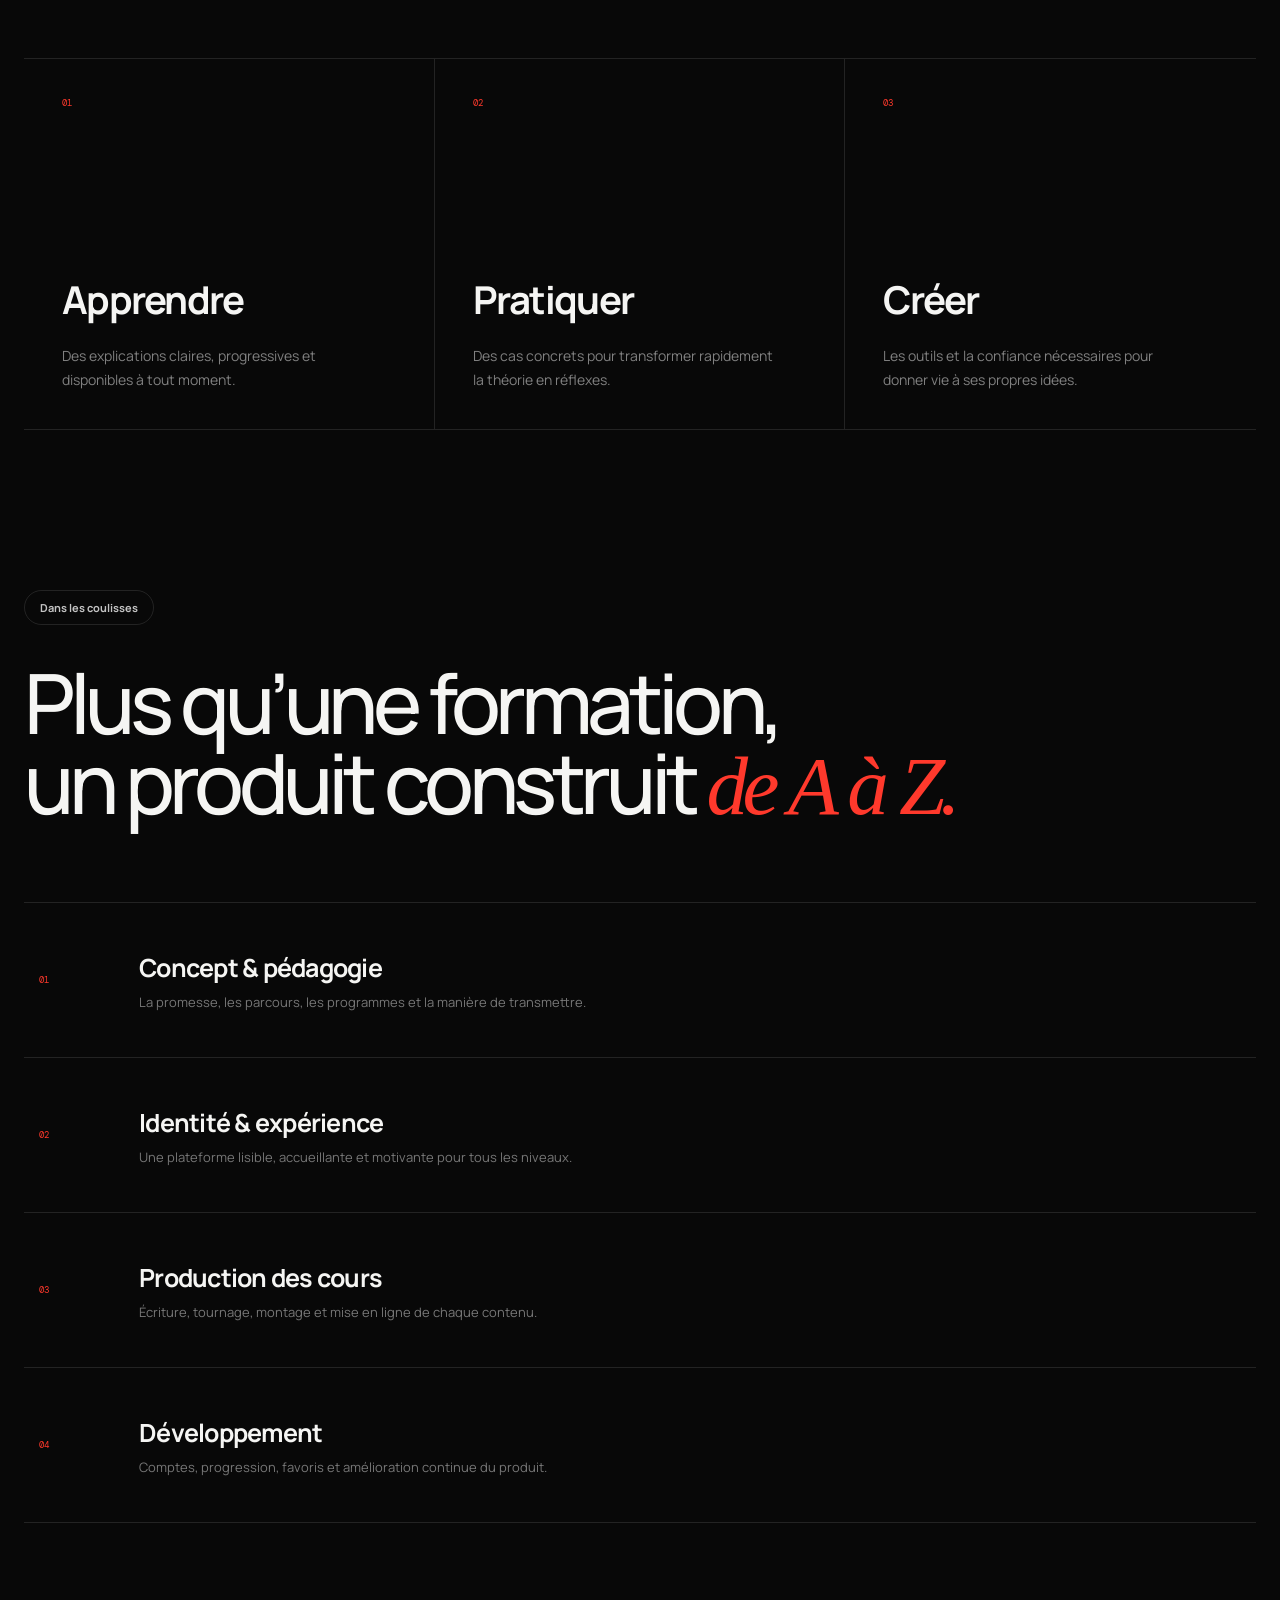
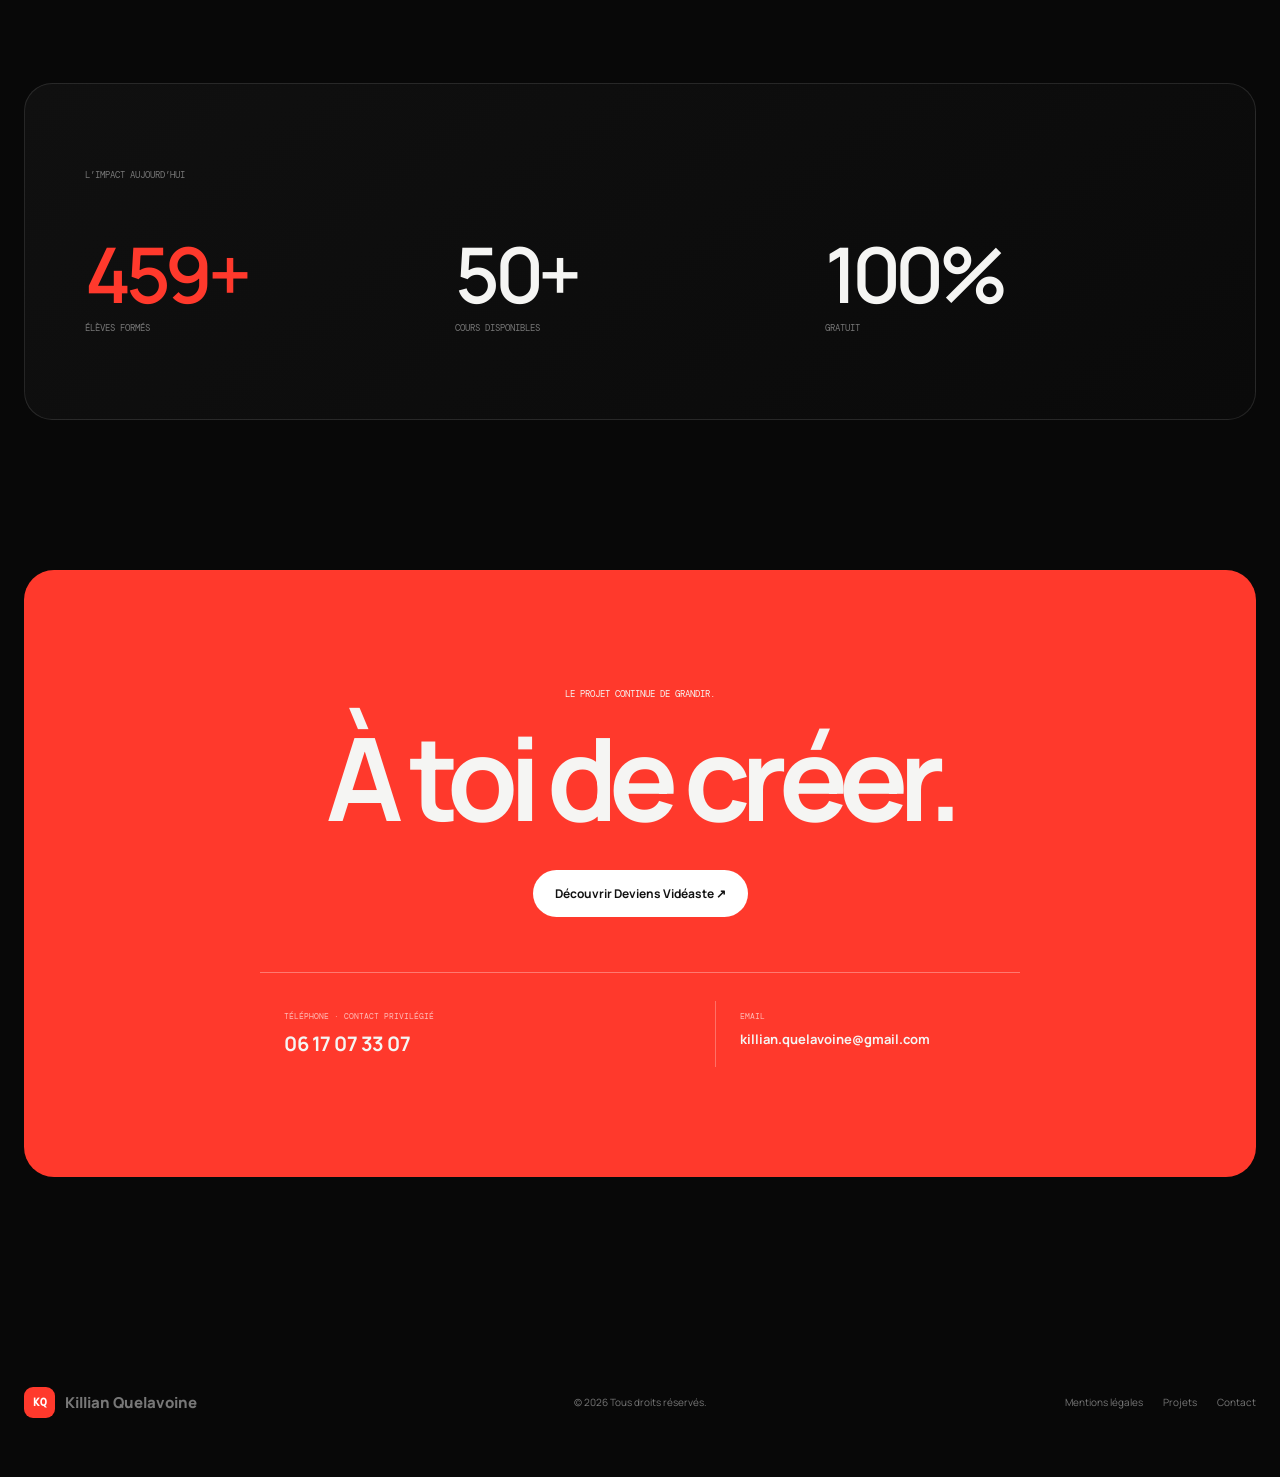
==== commit 2d8de8d7: "Add files via upload" ====
--- a/deviens-videaste/index.html
+++ b/deviens-videaste/index.html
@@ -19,7 +19,7 @@
     <header class="floating-nav">
       <a class="nav-brand" href="../" aria-label="Accueil"><span class="nav-logo">KQ</span><span>Killian Quelavoine</span></a>
       <nav aria-label="Navigation principale"><a href="../works/">Projets</a><a href="../#services">Expertises</a><a href="./">Projet perso</a><a href="../#about">À propos</a></nav>
-      <div class="nav-actions"><div class="nav-socials" aria-label="Réseaux sociaux"><a href="https://www.linkedin.com/in/killianquelavoine/" target="_blank" rel="noreferrer" aria-label="LinkedIn"><svg viewBox="0 0 24 24" aria-hidden="true"><path d="M5.2 7.9H1.6V19h3.6V7.9ZM3.4 2.5a2.1 2.1 0 1 0 0 4.2 2.1 2.1 0 0 0 0-4.2ZM19.2 8.9c-.8-.9-1.9-1.4-3.4-1.4-1.6 0-2.8.7-3.5 1.8V7.9H8.8V19h3.6v-5.5c0-1.5.3-3 2.2-3 1.9 0 1.9 1.7 1.9 3.1V19h3.6v-6.1c0-1.7-.2-3-1-4Z"/></svg></a><a href="https://www.instagram.com/killianquelavoine/" target="_blank" rel="noreferrer" aria-label="Instagram"><svg viewBox="0 0 24 24" aria-hidden="true"><path d="M7.2 2h9.6A5.2 5.2 0 0 1 22 7.2v9.6a5.2 5.2 0 0 1-5.2 5.2H7.2A5.2 5.2 0 0 1 2 16.8V7.2A5.2 5.2 0 0 1 7.2 2Zm-.1 2A3.1 3.1 0 0 0 4 7.1v9.8A3.1 3.1 0 0 0 7.1 20h9.8a3.1 3.1 0 0 0 3.1-3.1V7.1A3.1 3.1 0 0 0 16.9 4H7.1Zm10.2 1.5a1.2 1.2 0 1 1 0 2.4 1.2 1.2 0 0 1 0-2.4ZM12 7a5 5 0 1 1 0 10 5 5 0 0 1 0-10Zm0 2a3 3 0 1 0 0 6 3 3 0 0 0 0-6Z"/></svg></a></div><a class="nav-cta" href="mailto:killian.quelavoine@gmail.com">Me contacter</a></div>
+      <div class="nav-actions"><div class="nav-socials" aria-label="Réseaux sociaux"><a href="https://www.linkedin.com/in/killianquelavoine/" target="_blank" rel="noreferrer" aria-label="LinkedIn"><svg viewBox="0 0 24 24" aria-hidden="true"><path d="M5.2 7.9H1.6V19h3.6V7.9ZM3.4 2.5a2.1 2.1 0 1 0 0 4.2 2.1 2.1 0 0 0 0-4.2ZM19.2 8.9c-.8-.9-1.9-1.4-3.4-1.4-1.6 0-2.8.7-3.5 1.8V7.9H8.8V19h3.6v-5.5c0-1.5.3-3 2.2-3 1.9 0 1.9 1.7 1.9 3.1V19h3.6v-6.1c0-1.7-.2-3-1-4Z"/></svg></a><a href="https://www.instagram.com/killianquelavoine/" target="_blank" rel="noreferrer" aria-label="Instagram"><svg viewBox="0 0 24 24" aria-hidden="true"><path d="M7.2 2h9.6A5.2 5.2 0 0 1 22 7.2v9.6a5.2 5.2 0 0 1-5.2 5.2H7.2A5.2 5.2 0 0 1 2 16.8V7.2A5.2 5.2 0 0 1 7.2 2Zm-.1 2A3.1 3.1 0 0 0 4 7.1v9.8A3.1 3.1 0 0 0 7.1 20h9.8a3.1 3.1 0 0 0 3.1-3.1V7.1A3.1 3.1 0 0 0 16.9 4H7.1Zm10.2 1.5a1.2 1.2 0 1 1 0 2.4 1.2 1.2 0 0 1 0-2.4ZM12 7a5 5 0 1 1 0 10 5 5 0 0 1 0-10Zm0 2a3 3 0 1 0 0 6 3 3 0 0 0 0-6Z"/></svg></a></div><a class="nav-cta" href="tel:+33617073307">06 17 07 33 07</a></div>
     </header>
 
     <main id="main">
@@ -69,10 +69,10 @@
         <span>Le projet continue de grandir.</span>
         <h2>À toi de créer.</h2>
         <a class="pill-button pill-primary" href="https://deviensvideaste.fr/" target="_blank" rel="noreferrer">Découvrir Deviens Vidéaste ↗</a>
-        <div class="dv-contact-direct"><a href="mailto:killian.quelavoine@gmail.com"><small>Email</small><b>killian.quelavoine@gmail.com</b></a><a href="tel:+33617073307"><small>Téléphone</small><b>06 17 07 33 07</b></a></div>
+        <div class="dv-contact-direct"><a class="dv-phone" href="tel:+33617073307"><small>Téléphone · contact privilégié</small><b>06 17 07 33 07</b></a><a href="mailto:killian.quelavoine@gmail.com"><small>Email</small><b>killian.quelavoine@gmail.com</b></a></div>
       </section>
     </main>
 
-    <footer class="creator-footer creator-shell"><a class="nav-brand" href="../"><span class="nav-logo">KQ</span><span>Killian Quelavoine</span></a><p>© <span data-year></span> Tous droits réservés.</p><div><a href="../works/">Projets</a><a href="../#contact">Contact</a></div></footer>
+    <footer class="creator-footer creator-shell"><a class="nav-brand" href="../"><span class="nav-logo">KQ</span><span>Killian Quelavoine</span></a><p>© <span data-year></span> Tous droits réservés.</p><div><a href="../mentions-legales/">Mentions légales</a><a href="../works/">Projets</a><a href="../#contact">Contact</a></div></footer>
   </body>
 </html>
--- a/styles.css
+++ b/styles.css
@@ -39,7 +39,7 @@
 .nav-cta:hover { transform: translateY(-1px); background: #ff5146; }
 
 .creator-hero { position: relative; min-height: 900px; overflow: hidden; padding: 185px 0 110px; isolation: isolate; }
-.creator-hero::before { content: ""; position: absolute; z-index: 1; inset: 0; pointer-events: none; background: linear-gradient(90deg, rgba(7,7,7,.98) 0%, rgba(7,7,7,.9) 31%, rgba(7,7,7,.28) 66%, rgba(7,7,7,.62) 100%), linear-gradient(0deg, var(--black), transparent 24%); }
+.creator-hero::before { content: ""; position: absolute; z-index: 1; inset: 0; pointer-events: none; background: linear-gradient(90deg, rgba(7,7,7,.9) 0%, rgba(7,7,7,.7) 31%, rgba(7,7,7,.22) 66%, rgba(7,7,7,.54) 100%), linear-gradient(0deg, var(--black), transparent 24%); }
 .hero-motion { position: absolute; z-index: 0; inset: 0; overflow: hidden; pointer-events: none; background: radial-gradient(circle at 76% 42%, #2b0c0a 0%, #100909 27%, #070707 63%); }
 .hero-motion::after { content: ""; position: absolute; inset: 0; opacity: .16; background: repeating-linear-gradient(0deg, transparent 0 3px, rgba(255,255,255,.035) 4px); mix-blend-mode: soft-light; }
 .hero-motion-grid { position: absolute; width: 120%; height: 120%; left: 26%; top: 36%; background-image: linear-gradient(rgba(255,73,58,.13) 1px, transparent 1px), linear-gradient(90deg, rgba(255,73,58,.13) 1px, transparent 1px); background-size: 72px 72px; -webkit-mask-image: linear-gradient(to bottom, rgba(0,0,0,.9), transparent 72%); mask-image: linear-gradient(to bottom, rgba(0,0,0,.9), transparent 72%); transform: perspective(560px) rotateX(65deg) rotateZ(-8deg) translate3d(0,0,0); transform-origin: center top; animation: hero-grid-drift 15s linear infinite; }
@@ -55,13 +55,13 @@
 .hero-beam-one { right: -120px; top: 310px; transform: rotate(-18deg); animation: hero-beam-one 7s ease-in-out infinite alternate; }
 .hero-beam-two { right: -60px; bottom: 180px; opacity: .55; transform: rotate(13deg); animation: hero-beam-two 9s ease-in-out infinite alternate; }
 .hero-pulse { position: absolute; right: 20%; top: 41%; width: 180px; height: 180px; border-radius: 50%; background: rgba(255,57,44,.2); filter: blur(55px); animation: hero-pulse 4.5s ease-in-out infinite; }
-.hero-filmstrip { position: absolute; right: -170px; top: 190px; width: 1060px; overflow: hidden; padding: 18px 0; border-block: 1px solid rgba(255,255,255,.12); opacity: .52; transform: rotate(-10deg); -webkit-mask-image: linear-gradient(90deg, transparent, #000 15%, #000 82%, transparent); mask-image: linear-gradient(90deg, transparent, #000 15%, #000 82%, transparent); }
+.hero-filmstrip { position: absolute; left: -18vw; top: 145px; width: 140vw; overflow: hidden; padding: 18px 0; border-block: 1px solid rgba(255,255,255,.12); opacity: .5; transform: rotate(-5deg); -webkit-mask-image: linear-gradient(90deg, transparent, #000 9%, #000 91%, transparent); mask-image: linear-gradient(90deg, transparent, #000 9%, #000 91%, transparent); }
 .hero-filmstrip::before, .hero-filmstrip::after { content: ""; position: absolute; z-index: 2; left: 0; width: 100%; height: 7px; background: repeating-linear-gradient(90deg, rgba(255,255,255,.32) 0 13px, transparent 13px 25px); }
 .hero-filmstrip::before { top: 4px; }
 .hero-filmstrip::after { bottom: 4px; }
 .hero-filmstrip > div { width: max-content; display: flex; gap: 10px; animation: hero-film-roll 19s linear infinite alternate; }
 .hero-filmstrip span { width: 195px; height: 112px; flex: 0 0 auto; border: 1px solid rgba(255,255,255,.2); background-image: linear-gradient(rgba(255,57,44,.12), rgba(5,5,5,.25)), var(--shot); background-position: center; background-size: cover; filter: saturate(.45) contrast(1.08) brightness(.72); }
-.hero-edit-timeline { position: absolute; right: 2%; bottom: 85px; width: 720px; padding: 15px 18px 18px; border: 1px solid rgba(255,255,255,.12); border-radius: 14px; background: rgba(7,7,7,.72); box-shadow: 0 20px 60px rgba(0,0,0,.45); opacity: .72; transform: rotate(2deg); backdrop-filter: blur(8px); }
+.hero-edit-timeline { position: absolute; left: 5%; bottom: 72px; width: 90%; padding: 15px 18px 18px; border: 1px solid rgba(255,255,255,.12); border-radius: 14px; background: rgba(7,7,7,.72); box-shadow: 0 20px 60px rgba(0,0,0,.45); opacity: .66; transform: rotate(1deg); backdrop-filter: blur(8px); }
 .hero-edit-timeline time { display: block; margin-bottom: 11px; color: rgba(255,255,255,.58); font: 9px var(--mono); text-align: right; }
 .hero-edit-timeline > div { position: relative; display: grid; grid-template-columns: 1.2fr .65fr 1.45fr .8fr; gap: 5px; height: 31px; padding-block: 5px; border-block: 1px solid rgba(255,255,255,.08); }
 .hero-edit-timeline span { border-radius: 3px; background: linear-gradient(90deg, #80251f, #d93d32); }
@@ -111,6 +111,26 @@
 .reel-card:hover .video-poster { transform: scale(1.018); filter: saturate(1) brightness(.76); }
 .reel-label { display: flex; justify-content: space-between; padding: 13px 8px 2px; color: #aaa; font: 9px var(--mono); text-transform: uppercase; }
 
+.performance-strip { display: grid; grid-template-columns: .72fr repeat(3, 1fr); border-block: 1px solid var(--line); }
+.performance-strip > * { min-height: 190px; padding: 34px; }
+.performance-label { display: flex; flex-direction: column; justify-content: space-between; border-right: 1px solid var(--line); color: #777; font: 9px var(--mono); text-transform: uppercase; }
+.performance-label i { width: 42px; height: 1px; background: var(--red); }
+.performance-strip article { display: flex; flex-direction: column; justify-content: space-between; border-right: 1px solid var(--line); }
+.performance-strip article:last-child { border-right: 0; }
+.performance-strip strong { color: var(--white); font-size: clamp(46px, 5vw, 74px); line-height: 1; letter-spacing: -.07em; }
+.performance-strip article:first-of-type strong { color: var(--red); }
+.performance-strip p { margin: 22px 0 0; color: #777; font: 9px/1.55 var(--mono); text-transform: uppercase; }
+
+/* Impact, presented as an editorial statement rather than a dashboard. */
+.performance-story { display: grid; grid-template-columns: .3fr 1.2fr .35fr; gap: 70px; align-items: end; padding: 125px 0; border-block: 1px solid var(--line); }
+.performance-story-label { min-height: 235px; display: flex; flex-direction: column; justify-content: space-between; color: #777; font: 9px var(--mono); text-transform: uppercase; }
+.performance-story-label i { display: block; width: 45px; height: 1px; background: var(--red); }
+.performance-story h2 { max-width: 900px; margin: 0; font-size: clamp(52px, 6.8vw, 98px); line-height: .94; letter-spacing: -.065em; font-weight: 500; }
+.performance-story h2 em { color: var(--red); font-family: Georgia, serif; font-weight: 400; }
+.performance-story aside { min-height: 235px; display: flex; flex-direction: column; justify-content: flex-end; padding-left: 30px; border-left: 1px solid var(--line); }
+.performance-story aside span, .performance-story aside small { color: #777; font: 8px/1.5 var(--mono); text-transform: uppercase; }
+.performance-story aside strong { display: block; margin: 18px 0 8px; color: #eee; font-size: clamp(32px, 3.4vw, 52px); letter-spacing: -.05em; }
+
 .creator-section { padding: 110px 0; }
 .services { border-top: 1px solid rgba(255,255,255,.06); }
 .centered-heading { max-width: 720px; margin: 0 auto 58px; text-align: center; }
@@ -160,6 +180,10 @@
 .contact-links small { grid-column: 1 / -1; color: rgba(255,255,255,.65); font: 8px var(--mono); text-transform: uppercase; }
 .contact-links span { min-width: 0; overflow: hidden; text-overflow: ellipsis; font-size: clamp(13px, 1.45vw, 20px); font-weight: 600; }
 .contact-links b { font-size: 18px; }
+.contact-links .contact-phone { background: rgba(255,255,255,.15); }
+.contact-links .contact-phone span { font-size: clamp(22px, 2.2vw, 32px); letter-spacing: -.035em; }
+.contact-links .contact-email { align-self: center; padding-block: 16px; background: rgba(255,255,255,.055); }
+.contact-links .contact-email span { font: 500 clamp(10px, 1vw, 13px) var(--mono); color: rgba(255,255,255,.72); }
 .creator-footer { min-height: 150px; display: grid; grid-template-columns: 1fr auto 1fr; align-items: center; color: #777; font-size: 10px; }
 .creator-footer .nav-logo { width: 31px; height: 31px; }
 .creator-footer > div { justify-self: end; display: flex; gap: 20px; }
@@ -177,6 +201,11 @@
 .short-card:hover .short-thumb b { opacity: 1; transform: none; }
 .short-card h3 { margin: 16px 0 6px; overflow: hidden; text-overflow: ellipsis; white-space: nowrap; font-size: 18px; font-weight: 600; }
 .short-card > p { margin: 0; color: #777; font: 9px var(--mono); text-transform: uppercase; }
+.short-placeholder .short-thumb { background: radial-gradient(circle at 50% 42%, rgba(255,57,44,.17), transparent 28%), linear-gradient(rgba(255,255,255,.035) 1px, transparent 1px), linear-gradient(90deg, rgba(255,255,255,.035) 1px, transparent 1px), #0e0e0e; background-size: auto, 34px 34px, 34px 34px, auto; }
+.short-placeholder .short-thumb::after { background: linear-gradient(to bottom, transparent 45%, rgba(0,0,0,.55)); }
+.short-placeholder-art { position: absolute; z-index: 2; inset: 0; display: flex; flex-direction: column; align-items: center; justify-content: center; gap: 15px; color: #777; }
+.short-placeholder-art i { display: grid; place-items: center; width: 52px; height: 52px; border: 1px solid rgba(255,255,255,.13); border-radius: 50%; color: var(--red); font: 300 25px var(--sans); font-style: normal; }
+.short-placeholder-art small { font: 8px var(--mono); text-transform: uppercase; letter-spacing: .08em; }
 
 /* Main project spotlight */
 .project-spotlight { padding-top: 55px; }
@@ -231,12 +260,18 @@
 .about::before { content: ""; position: absolute; inset: 0; pointer-events: none; background: radial-gradient(circle at 14% 54%, rgba(255,57,44,.1), transparent 25%); }
 .about-editorial { position: relative; }
 .about-intro { padding: 0 0 85px; border-bottom: 1px solid var(--line); }
-.about-intro > div { display: flex; justify-content: space-between; align-items: center; }
+.about-intro > div:first-child { display: flex; justify-content: space-between; align-items: center; }
 .about-status { display: inline-flex; align-items: center; gap: 9px; color: #777; font: 9px var(--mono); text-transform: uppercase; }
 .about-status i { width: 7px; height: 7px; border-radius: 50%; background: #53d56e; box-shadow: 0 0 0 5px rgba(83,213,110,.1); }
-.about-intro h2 { margin: 48px 0 0; font-size: clamp(62px, 8.4vw, 118px); line-height: .88; letter-spacing: -.075em; font-weight: 500; }
+.about-intro-main { display: grid; grid-template-columns: .62fr 1.38fr; gap: 90px; align-items: end; margin-top: 70px; }
+.about-intro h2 { margin: 0; font-size: clamp(62px, 7.4vw, 108px); line-height: .88; letter-spacing: -.075em; font-weight: 500; }
 .about-intro h2 em { color: var(--red); font-family: Georgia, serif; font-weight: 400; }
-.about-intro > p { width: min(520px, 100%); margin: 50px 0 0 auto; color: #999; font-size: 16px; line-height: 1.75; }
+.about-summary { padding-bottom: 6px; }
+.about-summary > span { color: var(--red); font: 9px var(--mono); text-transform: uppercase; }
+.about-summary > p { max-width: 430px; margin: 25px 0 35px; color: #9a9a9a; font-size: 16px; line-height: 1.75; }
+.about-summary > div { display: grid; grid-template-columns: auto 1fr auto 1fr; gap: 7px 12px; align-items: end; padding-top: 22px; border-top: 1px solid var(--line); }
+.about-summary b { color: #eee; font-size: 23px; letter-spacing: -.04em; }
+.about-summary small { color: #666; font: 8px/1.4 var(--mono); text-transform: uppercase; }
 .about-profile-grid { display: grid; grid-template-columns: .78fr 1.22fr; gap: 24px; padding-top: 24px; }
 .about-profile-grid .about-portrait { grid-column: auto; min-height: 760px; border-radius: 28px; background: linear-gradient(rgba(255,255,255,.025) 1px, transparent 1px), linear-gradient(90deg, rgba(255,255,255,.025) 1px, transparent 1px), radial-gradient(circle at 50% 34%, #68231e, #190d0c 46%, #090909 74%); background-size: 42px 42px, 42px 42px, auto; }
 .about-profile-grid .about-portrait::before { width: 270px; height: 370px; top: 47%; border-radius: 48% 48% 35% 35%; background: linear-gradient(145deg, #361b18, #090808); box-shadow: 0 -110px 0 -60px #47211d, 0 40px 90px rgba(0,0,0,.5); }
@@ -297,11 +332,55 @@
 .visual-meta b { flex: 0 0 auto; color: #777; font: 8px var(--mono); }
 .visual-contact { min-height: 430px; display: flex; flex-direction: column; justify-content: center; align-items: center; border-top: 1px solid var(--line); background: radial-gradient(circle at 50% 100%, rgba(255,57,44,.12), transparent 42%); }
 .visual-contact p { margin: 0 0 12px; color: #888; font: 10px var(--mono); text-transform: uppercase; }
-.visual-contact > a:not(.visual-phone) { font-size: clamp(45px, 7vw, 100px); letter-spacing: -.065em; border-bottom: 2px solid var(--red); }
+.visual-contact > a:first-of-type { font-size: clamp(45px, 7vw, 100px); letter-spacing: -.065em; border-bottom: 2px solid var(--red); }
 .visual-contact .visual-phone { margin-top: 25px; color: #888; font: 9px var(--mono); text-transform: uppercase; transition: color .2s; }
 .visual-contact .visual-phone:hover { color: white; }
-.visual-footer { min-height: 80px; display: grid; grid-template-columns: 1fr auto 1fr; align-items: center; padding: 0 18px; border-top: 1px solid var(--line); color: #777; font: 8px var(--mono); text-transform: uppercase; }
+.visual-contact .visual-email { margin-top: 12px; color: #5f5f5f; font: 8px var(--mono); transition: color .2s; }
+.visual-contact .visual-email:hover { color: #aaa; }
+.visual-footer { min-height: 80px; display: grid; grid-template-columns: 1fr auto auto 1fr; gap: 28px; align-items: center; padding: 0 18px; border-top: 1px solid var(--line); color: #777; font: 8px var(--mono); text-transform: uppercase; }
 .visual-footer a:last-child { justify-self: end; }
+
+/* Complete randomized work catalog */
+.catalog-page::before { background: radial-gradient(circle at 72% 7%, rgba(255,57,44,.12), transparent 27%), radial-gradient(circle at 15% 38%, rgba(255,57,44,.05), transparent 22%); }
+.catalog-hero { min-height: 730px; display: flex; flex-direction: column; justify-content: flex-end; padding: 155px 24px 80px; border-bottom: 1px solid var(--line); }
+.catalog-hero-top { display: flex; justify-content: space-between; padding-bottom: 24px; border-bottom: 1px solid var(--line); color: #777; font: 9px var(--mono); text-transform: uppercase; }
+.catalog-hero h1 { margin: 72px 0 0; font-size: clamp(82px, 12vw, 180px); line-height: .78; letter-spacing: -.085em; font-weight: 500; }
+.catalog-hero h1 em { color: var(--red); font-family: Georgia, serif; font-weight: 400; }
+.catalog-hero-bottom { display: grid; grid-template-columns: 1fr auto; gap: 60px; align-items: end; margin-top: 75px; }
+.catalog-hero-bottom p { max-width: 620px; margin: 0; color: #888; font-size: 16px; line-height: 1.7; }
+.catalog-hero-bottom strong { color: var(--red); font-size: clamp(50px, 6vw, 90px); line-height: .8; letter-spacing: -.07em; }
+.catalog-hero-bottom small { display: block; margin-top: 14px; color: #777; font: 8px var(--mono); letter-spacing: 0; text-align: right; text-transform: uppercase; }
+.catalog-controls { position: sticky; z-index: 8; top: 12px; width: calc(100% - 36px); display: grid; grid-template-columns: auto auto 1fr; gap: 35px; align-items: center; margin: 18px auto 0; padding: 13px 16px; border: 1px solid var(--line); border-radius: 20px; background: rgba(9,9,9,.9); box-shadow: 0 16px 55px rgba(0,0,0,.32); backdrop-filter: blur(18px); }
+.catalog-filter-group { display: flex; align-items: center; gap: 13px; }
+.catalog-filter-group > span { color: #626262; font: 8px var(--mono); text-transform: uppercase; }
+.catalog-filter-group > div { display: flex; gap: 4px; }
+.catalog-filter-group button, .catalog-filter-meta button { cursor: pointer; border: 1px solid transparent; background: transparent; color: #888; font: 600 10px var(--sans); }
+.catalog-filter-group button { padding: 9px 12px; border-radius: 18px; }
+.catalog-filter-group button:hover { color: white; }
+.catalog-filter-group button.active { border-color: rgba(255,255,255,.14); background: #181818; color: white; }
+.catalog-filter-meta { justify-self: end; display: flex; align-items: center; gap: 16px; color: #666; font: 8px var(--mono); text-transform: uppercase; }
+.catalog-filter-meta button { padding: 10px 13px; border-color: var(--line); border-radius: 17px; color: #aaa; }
+.catalog-filter-meta button:hover { border-color: rgba(255,255,255,.26); color: white; }
+.catalog-results { padding: 58px 18px 125px; }
+.catalog-grid { display: grid; grid-template-columns: repeat(4, minmax(0, 1fr)); gap: 48px 14px; }
+.catalog-card { min-width: 0; }
+.catalog-thumb { position: relative; overflow: hidden; aspect-ratio: 16/10; border: 1px solid rgba(255,255,255,.07); border-radius: 7px; background: #131313; }
+.catalog-thumb::after { content: ""; position: absolute; inset: 0; background: linear-gradient(0deg, rgba(0,0,0,.42), transparent 52%); }
+.catalog-thumb img { width: 100%; height: 100%; object-fit: cover; filter: saturate(.76) brightness(.83); transition: transform .55s, filter .3s; }
+.catalog-card:hover .catalog-thumb img { transform: scale(1.035); filter: saturate(1) brightness(.94); }
+.catalog-duration, .catalog-play { position: absolute; z-index: 2; bottom: 10px; padding: 7px 9px; border-radius: 12px; background: rgba(7,7,7,.78); font: 8px var(--mono); backdrop-filter: blur(8px); }
+.catalog-duration { left: 10px; }
+.catalog-play { right: 10px; background: var(--red); opacity: 0; transform: translateY(5px); transition: opacity .25s, transform .25s; }
+.catalog-card:hover .catalog-play { opacity: 1; transform: none; }
+.catalog-body { padding: 13px 3px 0; }
+.catalog-body > p { margin: 0 0 7px; color: var(--red); font: 8px var(--mono); text-transform: uppercase; }
+.catalog-body h2 { min-height: 42px; display: -webkit-box; overflow: hidden; margin: 0; font-size: 13px; line-height: 1.55; font-weight: 600; -webkit-line-clamp: 2; -webkit-box-orient: vertical; }
+.catalog-body > div { display: flex; justify-content: space-between; gap: 10px; margin-top: 12px; padding-top: 10px; border-top: 1px solid var(--line); color: #686868; font: 8px var(--mono); text-transform: uppercase; }
+.catalog-role { color: #aaa; }
+.catalog-empty { margin: 80px 0; color: #777; text-align: center; }
+.catalog-more { cursor: pointer; display: block; margin: 70px auto 0; padding: 15px 24px; border: 1px solid var(--line); border-radius: 25px; background: #111; color: #ddd; font: 600 11px var(--sans); }
+.catalog-more:hover { border-color: rgba(255,255,255,.25); background: #171717; }
+.catalog-more[hidden] { display: none; }
 
 /* Deviens Vidéaste case study */
 .case-page { background: #070707; }
@@ -407,12 +486,39 @@
 .dv-final h2 { margin: 25px 0 42px; font-size: clamp(64px, 9vw, 125px); line-height: .88; letter-spacing: -.075em; }
 .dv-final .pill-primary { background: white; color: #111; }
 .dv-final .pill-primary:hover { background: #f2efeb; }
-.dv-contact-direct { width: min(760px, 100%); display: grid; grid-template-columns: 1fr 1fr; gap: 0; margin: 55px auto 0; padding-top: 28px; border-top: 1px solid rgba(255,255,255,.32); text-align: left; }
+.dv-contact-direct { width: min(760px, 100%); display: grid; grid-template-columns: 1.2fr .8fr; gap: 0; margin: 55px auto 0; padding-top: 28px; border-top: 1px solid rgba(255,255,255,.32); text-align: left; }
 .dv-contact-direct a { padding: 10px 24px; border-right: 1px solid rgba(255,255,255,.28); }
 .dv-contact-direct a:last-child { border-right: 0; }
 .dv-contact-direct small, .dv-contact-direct b { display: block; }
 .dv-contact-direct small { margin-bottom: 9px; color: rgba(255,255,255,.66); font: 8px var(--mono); text-transform: uppercase; }
 .dv-contact-direct b { font-size: 13px; }
+.dv-contact-direct .dv-phone b { font-size: 20px; letter-spacing: -.025em; }
+
+/* Legal information */
+.legal-page { background: #070707; }
+.legal-page::before { content: ""; position: fixed; z-index: -1; inset: 0; pointer-events: none; background: radial-gradient(circle at 78% 4%, rgba(255,57,44,.11), transparent 29%); }
+.legal-main { padding-top: 165px; }
+.legal-hero { min-height: 620px; display: flex; flex-direction: column; justify-content: space-between; padding: 35px 0 80px; border-bottom: 1px solid var(--line); }
+.legal-hero > div { display: flex; justify-content: space-between; color: #747474; font: 9px var(--mono); text-transform: uppercase; }
+.legal-hero h1 { margin: 55px 0; font-size: clamp(76px, 11vw, 158px); line-height: .82; letter-spacing: -.08em; font-weight: 500; }
+.legal-hero h1 em { color: var(--red); font-family: Georgia, serif; font-weight: 400; }
+.legal-hero > p { width: min(600px, 100%); margin: 0 0 0 auto; color: #929292; font-size: 17px; line-height: 1.7; }
+.legal-content { display: grid; grid-template-columns: 250px 1fr; gap: 80px; padding-block: 100px 145px; }
+.legal-content > aside { position: sticky; top: 45px; align-self: start; display: flex; flex-direction: column; gap: 17px; padding-top: 11px; color: #696969; font: 9px var(--mono); text-transform: uppercase; }
+.legal-content > aside span { margin-bottom: 20px; color: var(--red); }
+.legal-content > aside a { transition: color .2s; }
+.legal-content > aside a:hover { color: white; }
+.legal-sections { border-top: 1px solid var(--line); }
+.legal-sections section { display: grid; grid-template-columns: 70px 1fr; gap: 34px; padding: 70px 0 80px; border-bottom: 1px solid var(--line); scroll-margin-top: 30px; }
+.legal-sections section > span { color: var(--red); font: 9px var(--mono); }
+.legal-sections h2 { margin: -8px 0 35px; font-size: clamp(34px, 4vw, 56px); letter-spacing: -.055em; font-weight: 500; }
+.legal-sections p, .legal-sections address { max-width: 760px; margin: 0 0 22px; color: #929292; font-size: 15px; line-height: 1.8; font-style: normal; }
+.legal-sections strong { color: #e5e5e5; font-weight: 600; }
+.legal-sections a { color: #d8d8d8; border-bottom: 1px solid rgba(255,57,44,.5); }
+.legal-sections dl { display: grid; grid-template-columns: repeat(2, minmax(0, 1fr)); gap: 1px; margin: 45px 0 0; background: var(--line); border: 1px solid var(--line); }
+.legal-sections dl > div { min-height: 130px; padding: 24px; background: #0a0a0a; }
+.legal-sections dt { margin-bottom: 16px; color: #696969; font: 8px var(--mono); text-transform: uppercase; }
+.legal-sections dd { margin: 0; color: #d2d2d2; font-size: 13px; line-height: 1.65; }
 
 .reveal { opacity: 0; transform: translateY(18px); transition: opacity .7s ease, transform .7s cubic-bezier(.2,.8,.2,1); }
 .reveal[data-delay="1"] { transition-delay: .1s; }
@@ -442,6 +548,9 @@
   .visual-heading { grid-template-columns: 1fr 125px .45fr; }
   .visual-heading > img { display: none; }
   .visual-grid { grid-template-columns: repeat(3, 1fr); }
+  .catalog-grid { grid-template-columns: repeat(3, minmax(0, 1fr)); }
+  .catalog-controls { grid-template-columns: 1fr 1fr; }
+  .catalog-filter-meta { grid-column: 1 / -1; justify-self: stretch; justify-content: space-between; padding-top: 10px; border-top: 1px solid var(--line); }
   .dv-hero { min-height: auto; grid-template-columns: 1fr; gap: 50px; padding-block: 180px 100px; }
   .dv-hero-copy { padding-left: 0; }
   .dv-hero-visual { width: min(800px, 100%); margin-left: auto; }
@@ -455,7 +564,8 @@
   .nav-actions { gap: 6px; }
   .nav-socials { gap: 4px; }
   .nav-socials a { width: 29px; height: 29px; font-size: 8px; }
-  .nav-cta { padding: 13px 19px; font-size: 11px; }
+  .nav-cta { padding: 13px 15px; font-size: 0; }
+  .nav-cta::after { content: "Appeler"; font-size: 10px; }
   .creator-hero { min-height: auto; padding: 125px 0 75px; }
   .creator-hero::before { background: linear-gradient(180deg, rgba(7,7,7,.92) 0%, rgba(7,7,7,.72) 42%, rgba(7,7,7,.35) 67%, var(--black) 100%); }
   .hero-motion-grid { width: 175%; height: 95%; left: -12%; top: 48%; opacity: .6; background-size: 55px 55px; }
@@ -465,8 +575,8 @@
   .hero-beam-one { right: -250px; top: 390px; }
   .hero-beam-two { right: -180px; bottom: 150px; }
   .hero-pulse { right: -5%; top: 34%; }
-  .hero-filmstrip { top: 315px; right: -390px; opacity: .42; transform: rotate(-11deg) scale(.78); }
-  .hero-edit-timeline { right: -185px; bottom: 100px; width: 470px; opacity: .5; transform: rotate(2deg) scale(.85); }
+  .hero-filmstrip { left: -300px; right: auto; top: 315px; width: 1100px; opacity: .42; transform: rotate(-8deg) scale(.78); }
+  .hero-edit-timeline { left: -40px; right: auto; bottom: 100px; width: calc(100% + 80px); opacity: .5; transform: rotate(2deg) scale(.85); }
   .hero-layout { grid-template-columns: 1fr; gap: 60px; }
   .availability { margin-bottom: 30px; font-size: 10px; }
   .creator-copy h1 { font-size: clamp(39px, 10.8vw, 52px); }
@@ -475,6 +585,18 @@
   .reel-wrap { border-radius: 22px; }
   .reel-card { border-radius: 16px; }
   .creator-section { padding: 80px 0; }
+  .performance-strip { grid-template-columns: repeat(2, 1fr); }
+  .performance-strip > * { min-height: 145px; padding: 23px 20px; }
+  .performance-label { grid-column: 1 / -1; min-height: 90px; }
+  .performance-strip article:nth-last-child(1) { grid-column: 1 / -1; border-top: 1px solid var(--line); }
+  .performance-strip article:nth-child(3) { border-right: 0; }
+  .performance-strip strong { font-size: 46px; }
+  .performance-story { grid-template-columns: 1fr; gap: 38px; padding: 80px 0; }
+  .performance-story-label { min-height: 0; flex-direction: row; align-items: center; }
+  .performance-story-label i { flex: 1; margin-inline: 18px; opacity: .55; }
+  .performance-story h2 { font-size: 46px; }
+  .performance-story aside { min-height: 0; display: grid; grid-template-columns: 1fr auto; align-items: end; gap: 5px 20px; padding: 25px 0 0; border-top: 1px solid var(--line); border-left: 0; }
+  .performance-story aside strong { grid-row: 1 / 3; grid-column: 2; margin: 0; }
   .centered-heading { margin-bottom: 40px; }
   .centered-heading h2 { font-size: 42px; }
   .service-stack { gap: 30px; }
@@ -506,10 +628,12 @@
   .about-portrait { grid-column: auto; min-height: 430px; margin-top: 20px; padding: 24px; }
   .about { padding-top: 105px; }
   .about-intro { padding-bottom: 60px; }
-  .about-intro > div { align-items: flex-start; gap: 20px; }
+  .about-intro > div:first-child { align-items: flex-start; gap: 20px; }
   .about-status { max-width: 130px; text-align: right; line-height: 1.45; }
-  .about-intro h2 { margin-top: 42px; font-size: 57px; }
-  .about-intro > p { margin-top: 35px; font-size: 14px; }
+  .about-intro-main { grid-template-columns: 1fr; gap: 35px; margin-top: 45px; }
+  .about-intro h2 { order: -1; margin: 0; font-size: 55px; }
+  .about-summary > p { margin-block: 22px 27px; font-size: 14px; }
+  .about-summary > div { grid-template-columns: auto 1fr auto 1fr; }
   .about-profile-grid { grid-template-columns: 1fr; gap: 16px; padding-top: 16px; }
   .about-profile-grid .about-portrait { min-height: 520px; margin-top: 0; }
   .about-profile-grid .about-portrait::before { width: 220px; height: 300px; }
@@ -537,7 +661,28 @@
   .visual-meta h2 { font-size: 10px; }
   .visual-contact { min-height: 300px; }
   .visual-footer { grid-template-columns: 1fr 1fr; }
-  .visual-footer a:last-child { display: none; }
+  .visual-footer a:nth-of-type(2), .visual-footer a:last-child { display: none; }
+  .catalog-hero { min-height: 620px; padding: 125px 16px 65px; }
+  .catalog-hero-top { gap: 22px; line-height: 1.5; }
+  .catalog-hero-top span:last-child { text-align: right; }
+  .catalog-hero h1 { margin-top: 58px; font-size: clamp(67px, 22vw, 94px); }
+  .catalog-hero-bottom { grid-template-columns: 1fr; gap: 38px; margin-top: 60px; }
+  .catalog-hero-bottom p { font-size: 13px; }
+  .catalog-hero-bottom strong { justify-self: end; }
+  .catalog-controls { position: relative; top: auto; width: calc(100% - 24px); grid-template-columns: 1fr; gap: 18px; padding: 17px 14px; }
+  .catalog-filter-group { align-items: flex-start; flex-direction: column; gap: 8px; }
+  .catalog-filter-group > div { width: 100%; flex-wrap: wrap; }
+  .catalog-filter-group button { flex: 1 1 auto; }
+  .catalog-filter-meta { grid-column: auto; }
+  .catalog-results { padding: 38px 10px 90px; }
+  .catalog-grid { grid-template-columns: repeat(2, minmax(0, 1fr)); gap: 34px 9px; }
+  .catalog-thumb { border-radius: 5px; }
+  .catalog-duration { bottom: 7px; left: 7px; padding: 5px 6px; font-size: 7px; }
+  .catalog-play { display: none; }
+  .catalog-body { padding-top: 9px; }
+  .catalog-body > p { font-size: 7px; }
+  .catalog-body h2 { min-height: 36px; font-size: 10px; line-height: 1.45; }
+  .catalog-body > div { font-size: 6px; }
   .case-hero { padding-top: 140px; padding-bottom: 65px; }
   .case-eyebrow { gap: 20px; }
   .case-eyebrow span:last-child { display: none; }
@@ -586,6 +731,20 @@
   .dv-contact-direct { grid-template-columns: 1fr; gap: 12px; }
   .dv-contact-direct a { padding: 12px 0; border-right: 0; border-bottom: 1px solid rgba(255,255,255,.22); }
   .dv-contact-direct a:last-child { border-bottom: 0; }
+  .legal-main { padding-top: 105px; }
+  .legal-hero { min-height: 510px; padding-bottom: 55px; }
+  .legal-hero > div { align-items: flex-start; gap: 20px; }
+  .legal-hero time { max-width: 110px; text-align: right; line-height: 1.5; }
+  .legal-hero h1 { margin-block: 55px; font-size: 72px; }
+  .legal-hero > p { width: 100%; max-width: none; margin-left: 0; font-size: 14px; overflow-wrap: anywhere; }
+  .legal-content { grid-template-columns: 1fr; gap: 50px; padding-block: 70px 95px; }
+  .legal-content > aside { position: static; display: grid; grid-template-columns: repeat(2, 1fr); gap: 14px 20px; padding-bottom: 35px; border-bottom: 1px solid var(--line); }
+  .legal-content > aside span { grid-column: 1 / -1; margin-bottom: 8px; }
+  .legal-sections section { grid-template-columns: 34px 1fr; gap: 10px; padding-block: 52px 60px; }
+  .legal-sections h2 { font-size: 35px; }
+  .legal-sections p, .legal-sections address { font-size: 13px; }
+  .legal-sections dl { grid-template-columns: 1fr; }
+  .legal-sections dl > div { min-height: 0; }
 }
 
 @media (max-width: 460px) {
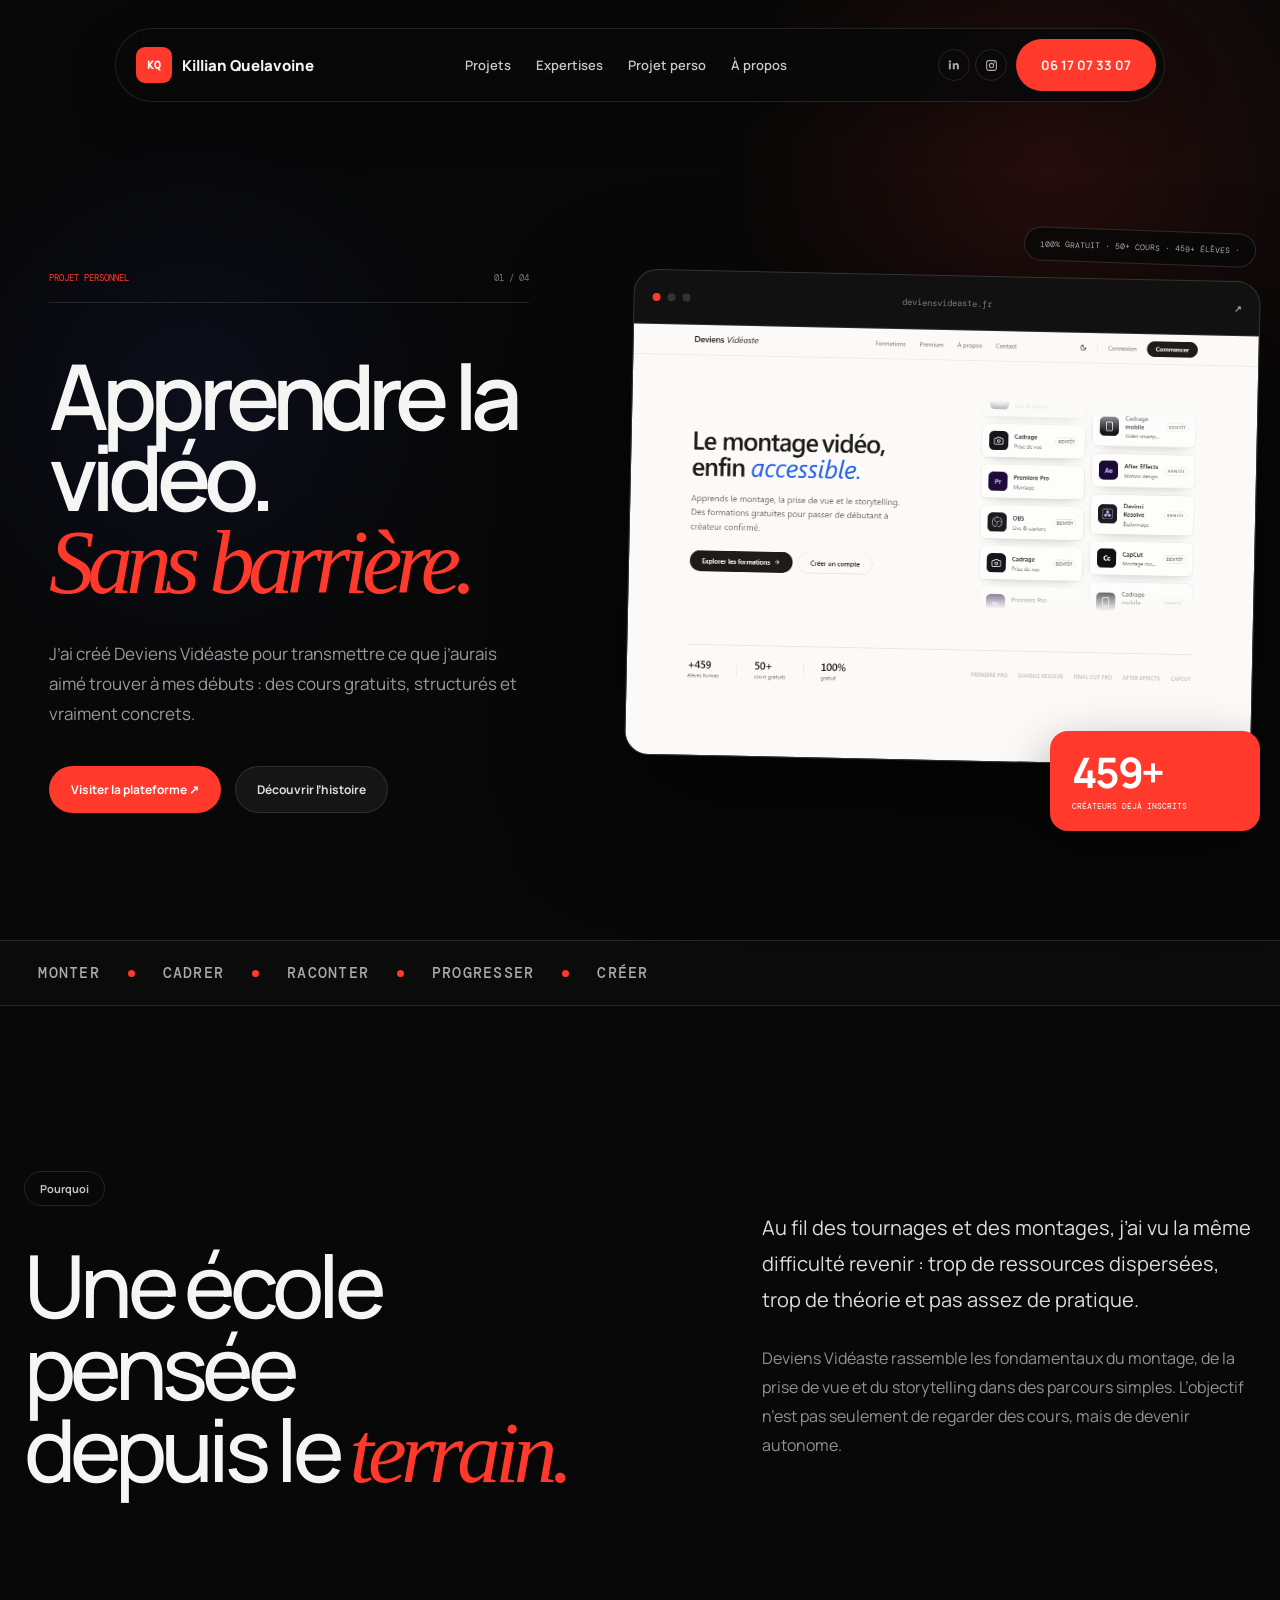
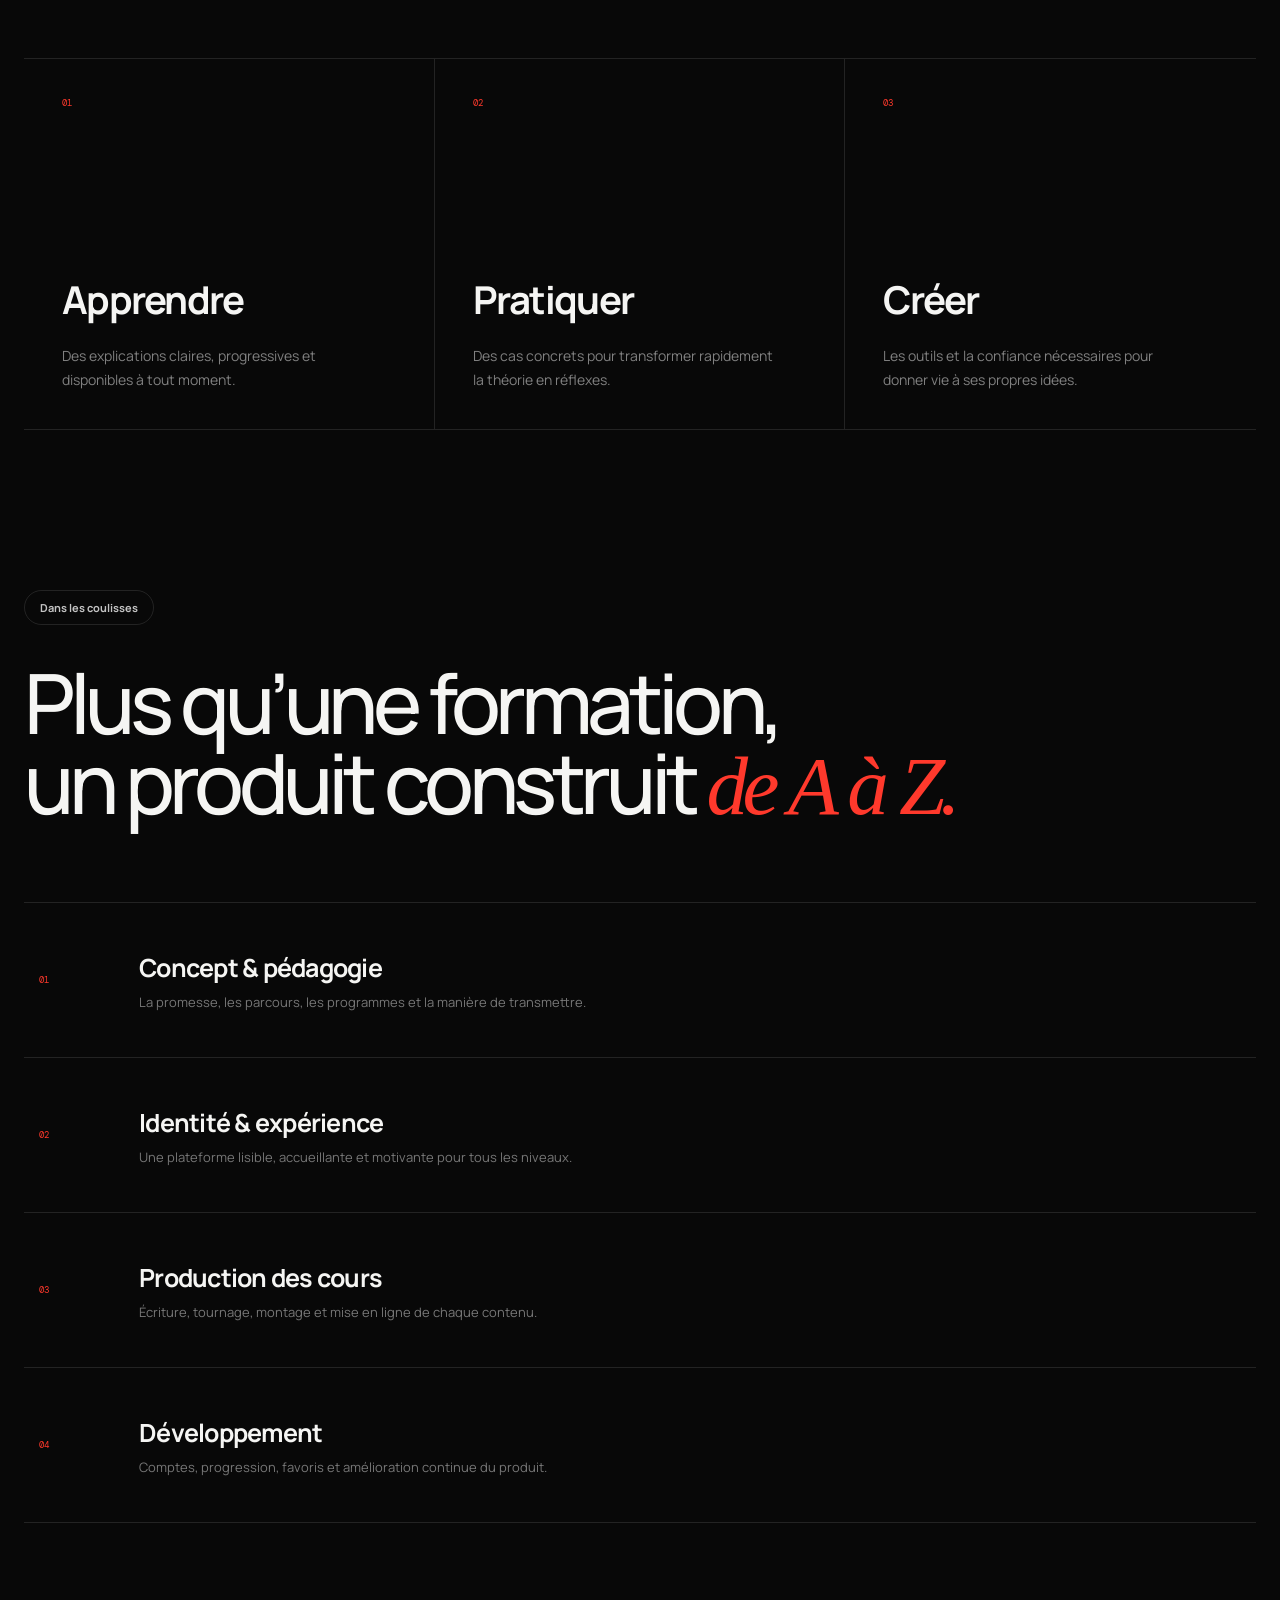
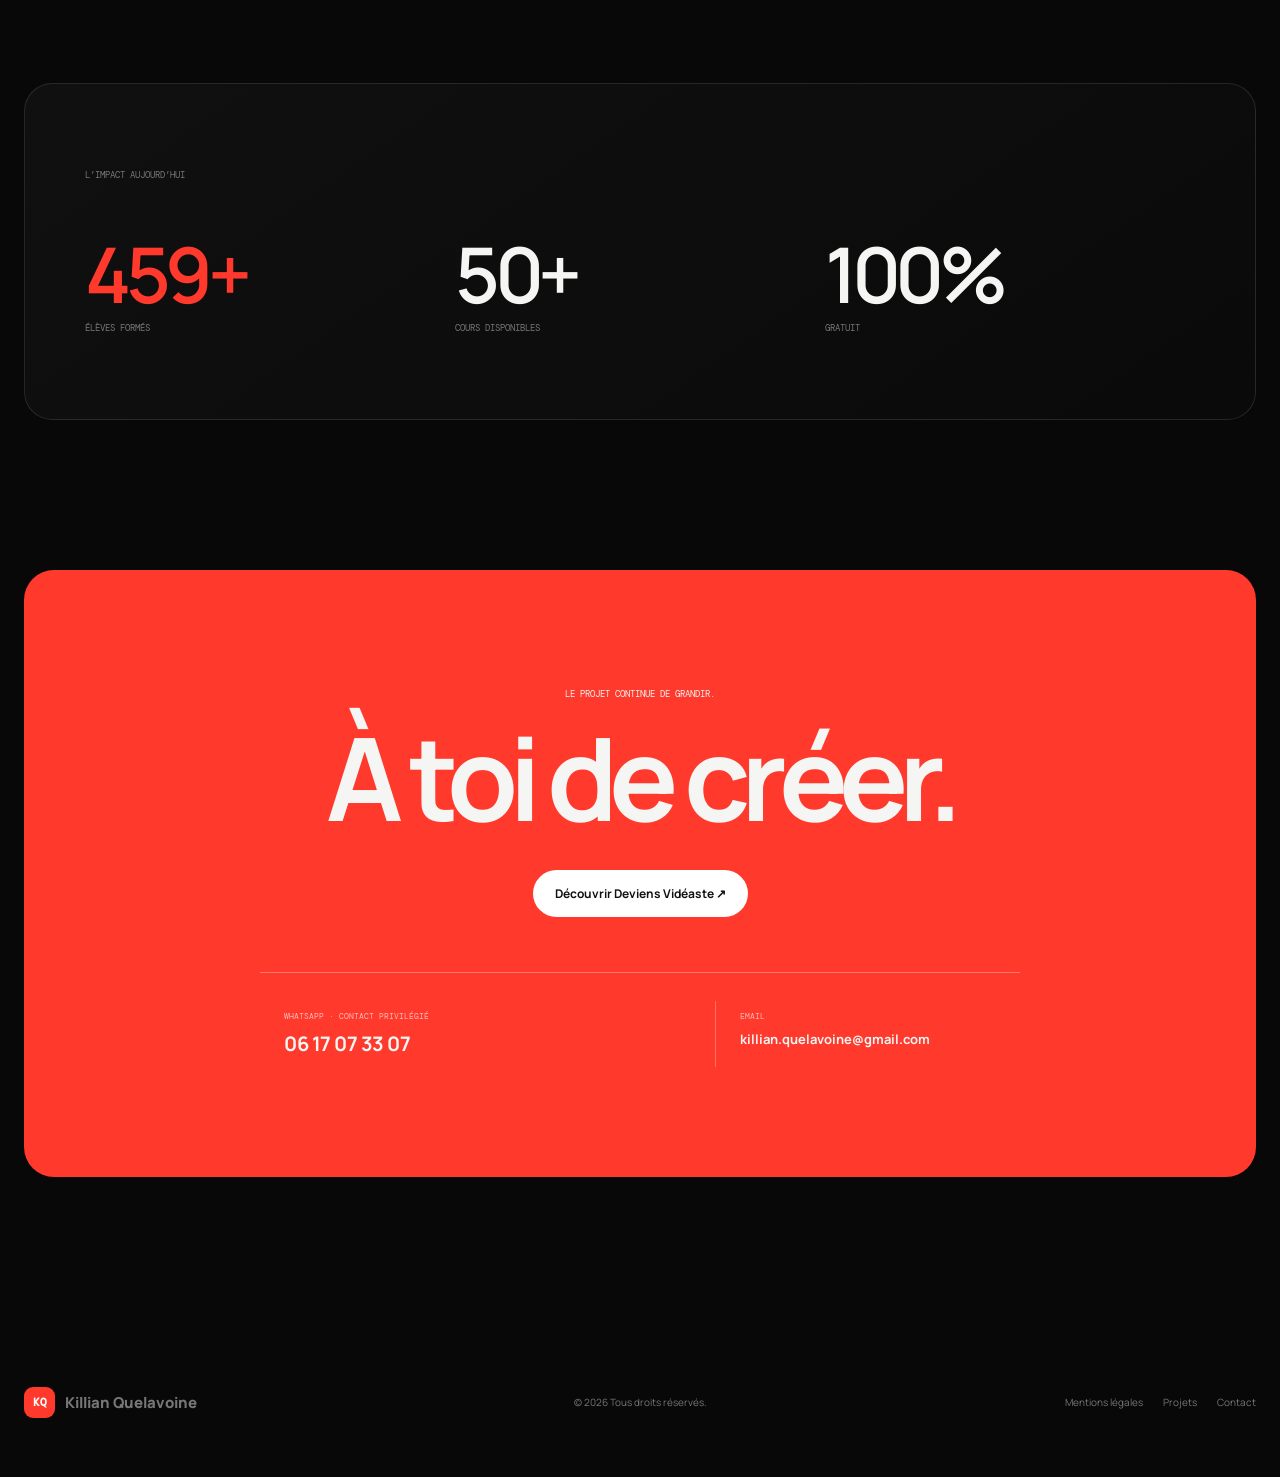
==== commit 0cc5ddaa: "Add files via upload" ====
--- a/deviens-videaste/index.html
+++ b/deviens-videaste/index.html
@@ -19,7 +19,7 @@
     <header class="floating-nav">
       <a class="nav-brand" href="../" aria-label="Accueil"><span class="nav-logo">KQ</span><span>Killian Quelavoine</span></a>
       <nav aria-label="Navigation principale"><a href="../works/">Projets</a><a href="../#services">Expertises</a><a href="./">Projet perso</a><a href="../#about">À propos</a></nav>
-      <div class="nav-actions"><div class="nav-socials" aria-label="Réseaux sociaux"><a href="https://www.linkedin.com/in/killianquelavoine/" target="_blank" rel="noreferrer" aria-label="LinkedIn"><svg viewBox="0 0 24 24" aria-hidden="true"><path d="M5.2 7.9H1.6V19h3.6V7.9ZM3.4 2.5a2.1 2.1 0 1 0 0 4.2 2.1 2.1 0 0 0 0-4.2ZM19.2 8.9c-.8-.9-1.9-1.4-3.4-1.4-1.6 0-2.8.7-3.5 1.8V7.9H8.8V19h3.6v-5.5c0-1.5.3-3 2.2-3 1.9 0 1.9 1.7 1.9 3.1V19h3.6v-6.1c0-1.7-.2-3-1-4Z"/></svg></a><a href="https://www.instagram.com/killianquelavoine/" target="_blank" rel="noreferrer" aria-label="Instagram"><svg viewBox="0 0 24 24" aria-hidden="true"><path d="M7.2 2h9.6A5.2 5.2 0 0 1 22 7.2v9.6a5.2 5.2 0 0 1-5.2 5.2H7.2A5.2 5.2 0 0 1 2 16.8V7.2A5.2 5.2 0 0 1 7.2 2Zm-.1 2A3.1 3.1 0 0 0 4 7.1v9.8A3.1 3.1 0 0 0 7.1 20h9.8a3.1 3.1 0 0 0 3.1-3.1V7.1A3.1 3.1 0 0 0 16.9 4H7.1Zm10.2 1.5a1.2 1.2 0 1 1 0 2.4 1.2 1.2 0 0 1 0-2.4ZM12 7a5 5 0 1 1 0 10 5 5 0 0 1 0-10Zm0 2a3 3 0 1 0 0 6 3 3 0 0 0 0-6Z"/></svg></a></div><a class="nav-cta" href="tel:+33617073307">06 17 07 33 07</a></div>
+      <div class="nav-actions"><div class="nav-socials" aria-label="Réseaux sociaux"><a href="https://www.linkedin.com/in/killianquelavoine/" target="_blank" rel="noreferrer" aria-label="LinkedIn"><svg viewBox="0 0 24 24" aria-hidden="true"><path d="M5.2 7.9H1.6V19h3.6V7.9ZM3.4 2.5a2.1 2.1 0 1 0 0 4.2 2.1 2.1 0 0 0 0-4.2ZM19.2 8.9c-.8-.9-1.9-1.4-3.4-1.4-1.6 0-2.8.7-3.5 1.8V7.9H8.8V19h3.6v-5.5c0-1.5.3-3 2.2-3 1.9 0 1.9 1.7 1.9 3.1V19h3.6v-6.1c0-1.7-.2-3-1-4Z"/></svg></a><a href="https://www.instagram.com/killianquelavoine/" target="_blank" rel="noreferrer" aria-label="Instagram"><svg viewBox="0 0 24 24" aria-hidden="true"><path d="M7.2 2h9.6A5.2 5.2 0 0 1 22 7.2v9.6a5.2 5.2 0 0 1-5.2 5.2H7.2A5.2 5.2 0 0 1 2 16.8V7.2A5.2 5.2 0 0 1 7.2 2Zm-.1 2A3.1 3.1 0 0 0 4 7.1v9.8A3.1 3.1 0 0 0 7.1 20h9.8a3.1 3.1 0 0 0 3.1-3.1V7.1A3.1 3.1 0 0 0 16.9 4H7.1Zm10.2 1.5a1.2 1.2 0 1 1 0 2.4 1.2 1.2 0 0 1 0-2.4ZM12 7a5 5 0 1 1 0 10 5 5 0 0 1 0-10Zm0 2a3 3 0 1 0 0 6 3 3 0 0 0 0-6Z"/></svg></a></div><a class="nav-cta" href="https://wa.me/33617073307?text=Bonjour%20Killian%2C%20je%20vous%20contacte%20depuis%20votre%20portfolio%20pour%20discuter%20d%E2%80%99un%20projet%20vid%C3%A9o." target="_blank" rel="noreferrer" aria-label="Contacter Killian sur WhatsApp">06 17 07 33 07</a></div>
     </header>
 
     <main id="main">
@@ -69,7 +69,7 @@
         <span>Le projet continue de grandir.</span>
         <h2>À toi de créer.</h2>
         <a class="pill-button pill-primary" href="https://deviensvideaste.fr/" target="_blank" rel="noreferrer">Découvrir Deviens Vidéaste ↗</a>
-        <div class="dv-contact-direct"><a class="dv-phone" href="tel:+33617073307"><small>Téléphone · contact privilégié</small><b>06 17 07 33 07</b></a><a href="mailto:killian.quelavoine@gmail.com"><small>Email</small><b>killian.quelavoine@gmail.com</b></a></div>
+        <div class="dv-contact-direct"><a class="dv-phone" href="https://wa.me/33617073307?text=Bonjour%20Killian%2C%20je%20vous%20contacte%20depuis%20votre%20portfolio%20pour%20discuter%20d%E2%80%99un%20projet%20vid%C3%A9o." target="_blank" rel="noreferrer"><small>WhatsApp · contact privilégié</small><b>06 17 07 33 07</b></a><a href="mailto:killian.quelavoine@gmail.com"><small>Email</small><b>killian.quelavoine@gmail.com</b></a></div>
       </section>
     </main>
 
--- a/styles.css
+++ b/styles.css
@@ -143,9 +143,13 @@
 .service-number { display: block; margin-bottom: 22px; color: var(--red); font: 10px var(--mono); }
 .service-copy h3 { margin: 0; font-size: clamp(29px, 3vw, 42px); letter-spacing: -.04em; font-weight: 600; }
 .service-copy p { margin: 25px 0 34px; color: #999; font-size: 15px; line-height: 1.7; }
-.service-image { overflow: hidden; height: 100%; min-height: 450px; border-radius: 22px; background: #151515; }
-.service-image img { width: 100%; height: 100%; object-fit: cover; filter: saturate(.85) brightness(.78); transition: transform .7s, filter .4s; }
-.service-card:hover .service-image img { transform: scale(1.025); filter: saturate(1) brightness(.88); }
+.service-image { overflow: hidden; height: 100%; min-height: 450px; display: grid; grid-template-columns: 1.45fr .8fr; grid-template-rows: 1fr 1fr; gap: 6px; padding: 6px; border-radius: 22px; background: #151515; }
+.service-shot { position: relative; min-width: 0; min-height: 0; overflow: hidden; border-radius: 12px; background: #0d0d0d; }
+.service-shot:first-child { grid-row: 1 / -1; }
+.service-shot::after { content: ""; position: absolute; inset: 0; background: linear-gradient(to top, rgba(0,0,0,.72), transparent 48%); }
+.service-shot img { width: 100%; height: 100%; object-fit: cover; filter: saturate(.78) brightness(.74); transition: transform .7s, filter .4s; }
+.service-shot span { position: absolute; z-index: 2; left: 13px; bottom: 12px; padding: 7px 9px; border: 1px solid rgba(255,255,255,.14); border-radius: 15px; background: rgba(7,7,7,.68); color: #ddd; font: 8px var(--mono); text-transform: uppercase; backdrop-filter: blur(8px); }
+.service-card:hover .service-shot img { transform: scale(1.025); filter: saturate(.95) brightness(.84); }
 
 .featured { background: #090909; }
 .category-pills { display: flex; justify-content: center; gap: 10px; margin: -10px 0 45px; }
@@ -248,12 +252,13 @@
 .about-facts { display: flex; gap: 34px; margin: 34px 0 8px; }
 .about-facts span { color: #777; font: 9px/1.5 var(--mono); text-transform: uppercase; }
 .about-facts b { display: block; margin-bottom: 5px; color: var(--white); font: 600 22px var(--sans); text-transform: none; }
-.about-portrait { position: relative; min-height: 440px; display: flex; flex-direction: column; justify-content: flex-end; overflow: hidden; padding: 24px; border: 1px solid var(--line); border-radius: 22px; background: radial-gradient(circle at 50% 34%, #57201c, #160c0b 48%, #090909 75%); }
-.about-portrait::before { content: ""; position: absolute; width: 210px; height: 270px; left: 50%; top: 48%; transform: translate(-50%,-50%); border-radius: 48% 48% 38% 38%; background: linear-gradient(145deg, #2c1715, #0b0909); box-shadow: 0 -85px 0 -48px #351a18; }
-.about-portrait div { position: absolute; z-index: 1; inset: 0; display: grid; place-items: center; color: rgba(255,255,255,.13); font-size: 82px; font-weight: 800; letter-spacing: -.08em; }
-.about-portrait p, .about-portrait span { position: relative; z-index: 2; }
+.about-portrait { position: relative; min-height: 440px; overflow: hidden; margin: 0; border: 1px solid var(--line); border-radius: 22px; background: #101010; }
+.about-portrait::before { content: ""; position: absolute; z-index: 2; inset: 0; pointer-events: none; background: linear-gradient(to top, rgba(4,4,4,.72), transparent 40%); }
+.about-portrait > img { position: absolute; inset: 0; width: 100%; height: 100%; object-fit: cover; object-position: center 42%; filter: saturate(.9) contrast(1.03); transition: transform .8s, filter .4s; }
+.about-portrait:hover > img { transform: scale(1.018); filter: saturate(1) contrast(1.02); }
+.about-portrait figcaption { position: absolute; z-index: 3; left: 24px; bottom: 24px; padding: 14px 16px; border: 1px solid rgba(255,255,255,.14); border-radius: 15px; background: rgba(7,7,7,.68); backdrop-filter: blur(10px); }
 .about-portrait p { margin: 0 0 5px; font-size: 13px; font-weight: 700; }
-.about-portrait span { color: #777; font: 8px var(--mono); text-transform: uppercase; }
+.about-portrait span { color: #888; font: 8px var(--mono); text-transform: uppercase; }
 
 /* About — editorial resume */
 .about { position: relative; padding-top: 150px; }
@@ -273,10 +278,9 @@
 .about-summary b { color: #eee; font-size: 23px; letter-spacing: -.04em; }
 .about-summary small { color: #666; font: 8px/1.4 var(--mono); text-transform: uppercase; }
 .about-profile-grid { display: grid; grid-template-columns: .78fr 1.22fr; gap: 24px; padding-top: 24px; }
-.about-profile-grid .about-portrait { grid-column: auto; min-height: 760px; border-radius: 28px; background: linear-gradient(rgba(255,255,255,.025) 1px, transparent 1px), linear-gradient(90deg, rgba(255,255,255,.025) 1px, transparent 1px), radial-gradient(circle at 50% 34%, #68231e, #190d0c 46%, #090909 74%); background-size: 42px 42px, 42px 42px, auto; }
-.about-profile-grid .about-portrait::before { width: 270px; height: 370px; top: 47%; border-radius: 48% 48% 35% 35%; background: linear-gradient(145deg, #361b18, #090808); box-shadow: 0 -110px 0 -60px #47211d, 0 40px 90px rgba(0,0,0,.5); }
+.about-profile-grid .about-portrait { grid-column: auto; min-height: 760px; border-radius: 28px; }
+.about-profile-grid .about-portrait::before { inset: 0; width: auto; height: auto; background: linear-gradient(to top, rgba(4,4,4,.78), transparent 42%); box-shadow: none; transform: none; }
 .about-profile-grid .about-portrait::after { content: ""; position: absolute; inset: 28px; border: 1px solid rgba(255,255,255,.08); border-radius: 50% 50% 22px 22px; }
-.about-profile-grid .about-portrait div { font-size: 112px; color: rgba(255,255,255,.09); }
 .about-career { padding: 45px 45px 38px; border: 1px solid var(--line); border-radius: 28px; background: linear-gradient(145deg, #101010, #0b0b0b); }
 .about-career-head { display: flex; justify-content: space-between; padding-bottom: 36px; border-bottom: 1px solid var(--line); color: #777; font: 9px var(--mono); text-transform: uppercase; }
 .about-career-head b { color: var(--red); font-weight: 500; }
@@ -361,6 +365,8 @@
 .catalog-filter-meta { justify-self: end; display: flex; align-items: center; gap: 16px; color: #666; font: 8px var(--mono); text-transform: uppercase; }
 .catalog-filter-meta button { padding: 10px 13px; border-color: var(--line); border-radius: 17px; color: #aaa; }
 .catalog-filter-meta button:hover { border-color: rgba(255,255,255,.26); color: white; }
+.catalog-filter-category { grid-column: 1 / -1; padding-top: 11px; border-top: 1px solid var(--line); }
+.catalog-filter-category > div { flex-wrap: wrap; }
 .catalog-results { padding: 58px 18px 125px; }
 .catalog-grid { display: grid; grid-template-columns: repeat(4, minmax(0, 1fr)); gap: 48px 14px; }
 .catalog-card { min-width: 0; }
@@ -602,7 +608,9 @@
   .service-stack { gap: 30px; }
   .service-card { grid-template-columns: 1fr; gap: 15px; min-height: 0; padding: 12px; border-radius: 22px; }
   .service-copy { padding: 35px 24px 25px; }
-  .service-image { min-height: 250px; order: -1; border-radius: 16px; }
+  .service-image { min-height: 280px; order: -1; border-radius: 16px; }
+  .service-shot { border-radius: 9px; }
+  .service-shot span { left: 8px; bottom: 8px; padding: 6px 8px; font-size: 7px; }
   .creator-projects { grid-template-columns: 1fr; }
   .creator-thumb { aspect-ratio: 16/10; }
   .short-grid { grid-template-columns: repeat(2, minmax(0, 1fr)); gap: 30px 10px; }
@@ -636,7 +644,7 @@
   .about-summary > div { grid-template-columns: auto 1fr auto 1fr; }
   .about-profile-grid { grid-template-columns: 1fr; gap: 16px; padding-top: 16px; }
   .about-profile-grid .about-portrait { min-height: 520px; margin-top: 0; }
-  .about-profile-grid .about-portrait::before { width: 220px; height: 300px; }
+  .about-profile-grid .about-portrait::before { width: auto; height: auto; }
   .about-career { padding: 32px 22px 25px; }
   .career-group article { grid-template-columns: 85px 1fr auto; gap: 12px; }
   .career-group strong { font-size: 14px; }
@@ -674,6 +682,7 @@
   .catalog-filter-group > div { width: 100%; flex-wrap: wrap; }
   .catalog-filter-group button { flex: 1 1 auto; }
   .catalog-filter-meta { grid-column: auto; }
+  .catalog-filter-category { grid-column: auto; padding-top: 15px; }
   .catalog-results { padding: 38px 10px 90px; }
   .catalog-grid { grid-template-columns: repeat(2, minmax(0, 1fr)); gap: 34px 9px; }
   .catalog-thumb { border-radius: 5px; }
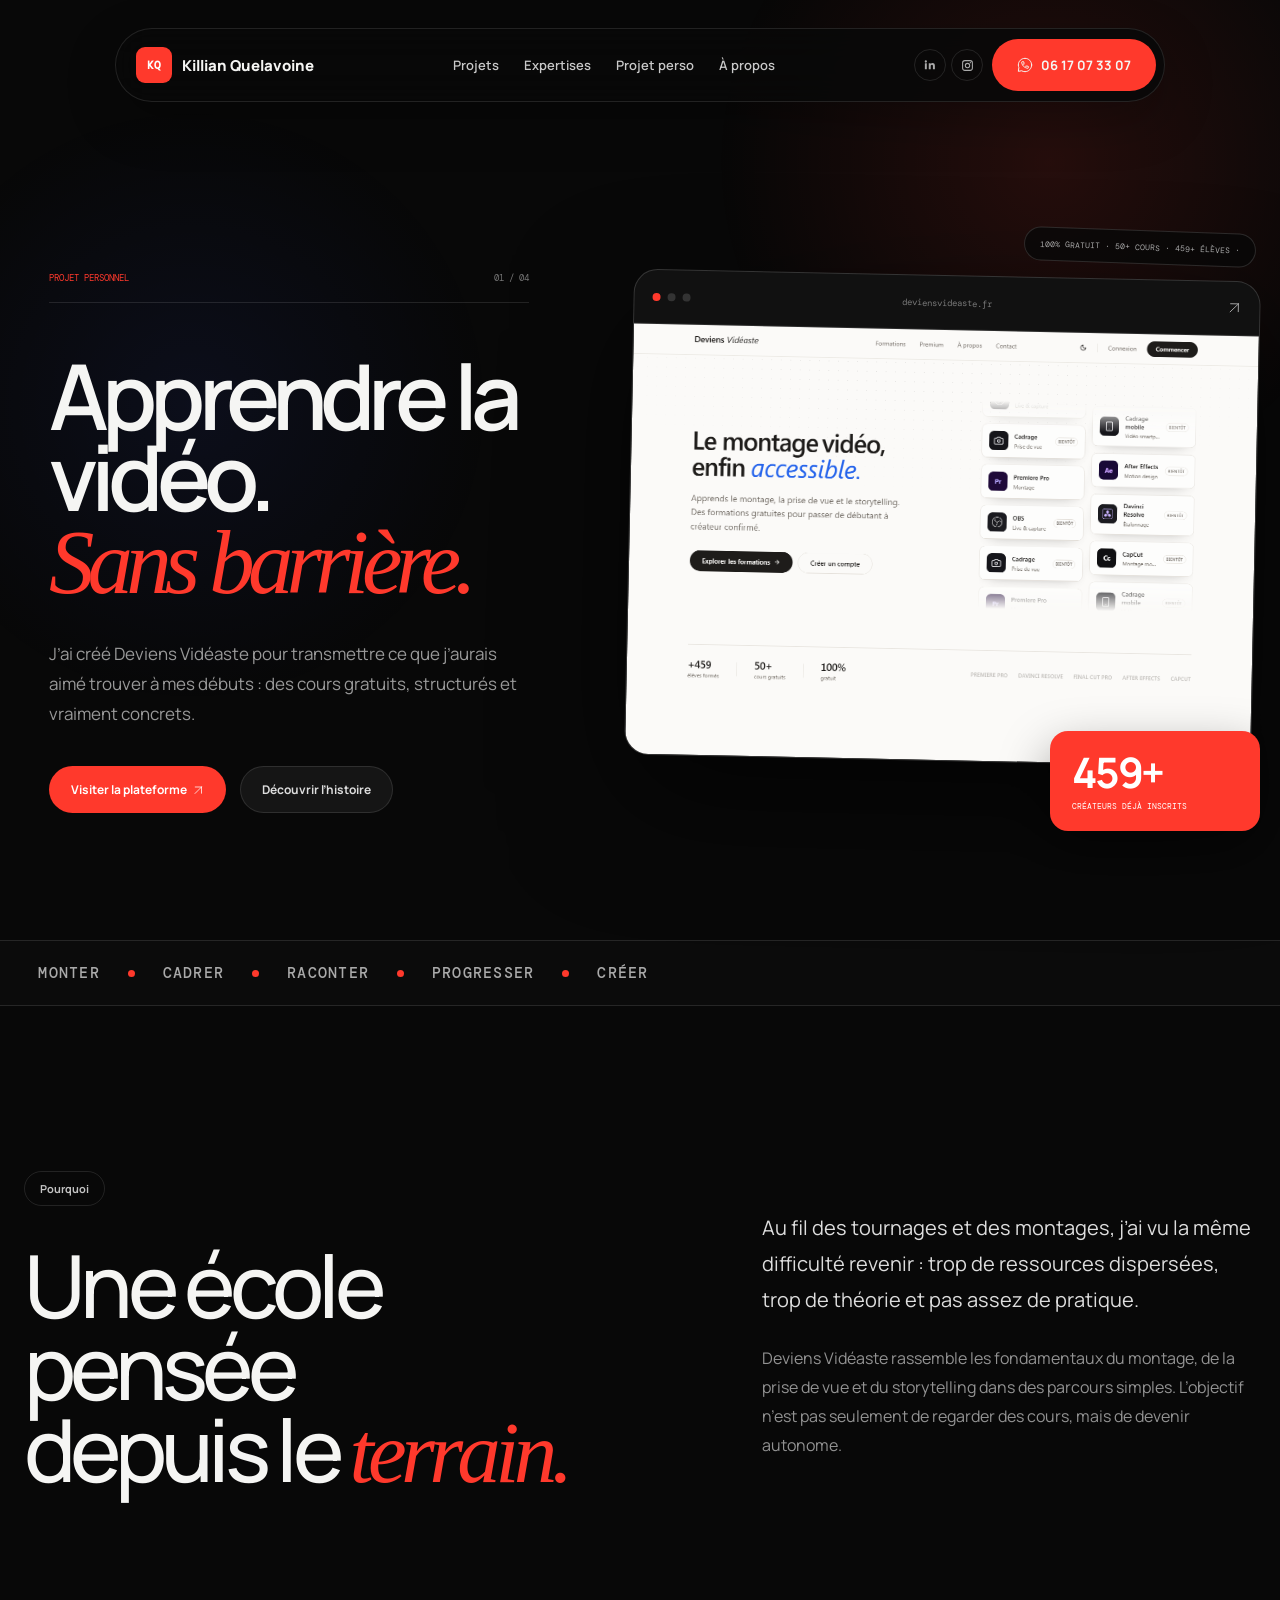
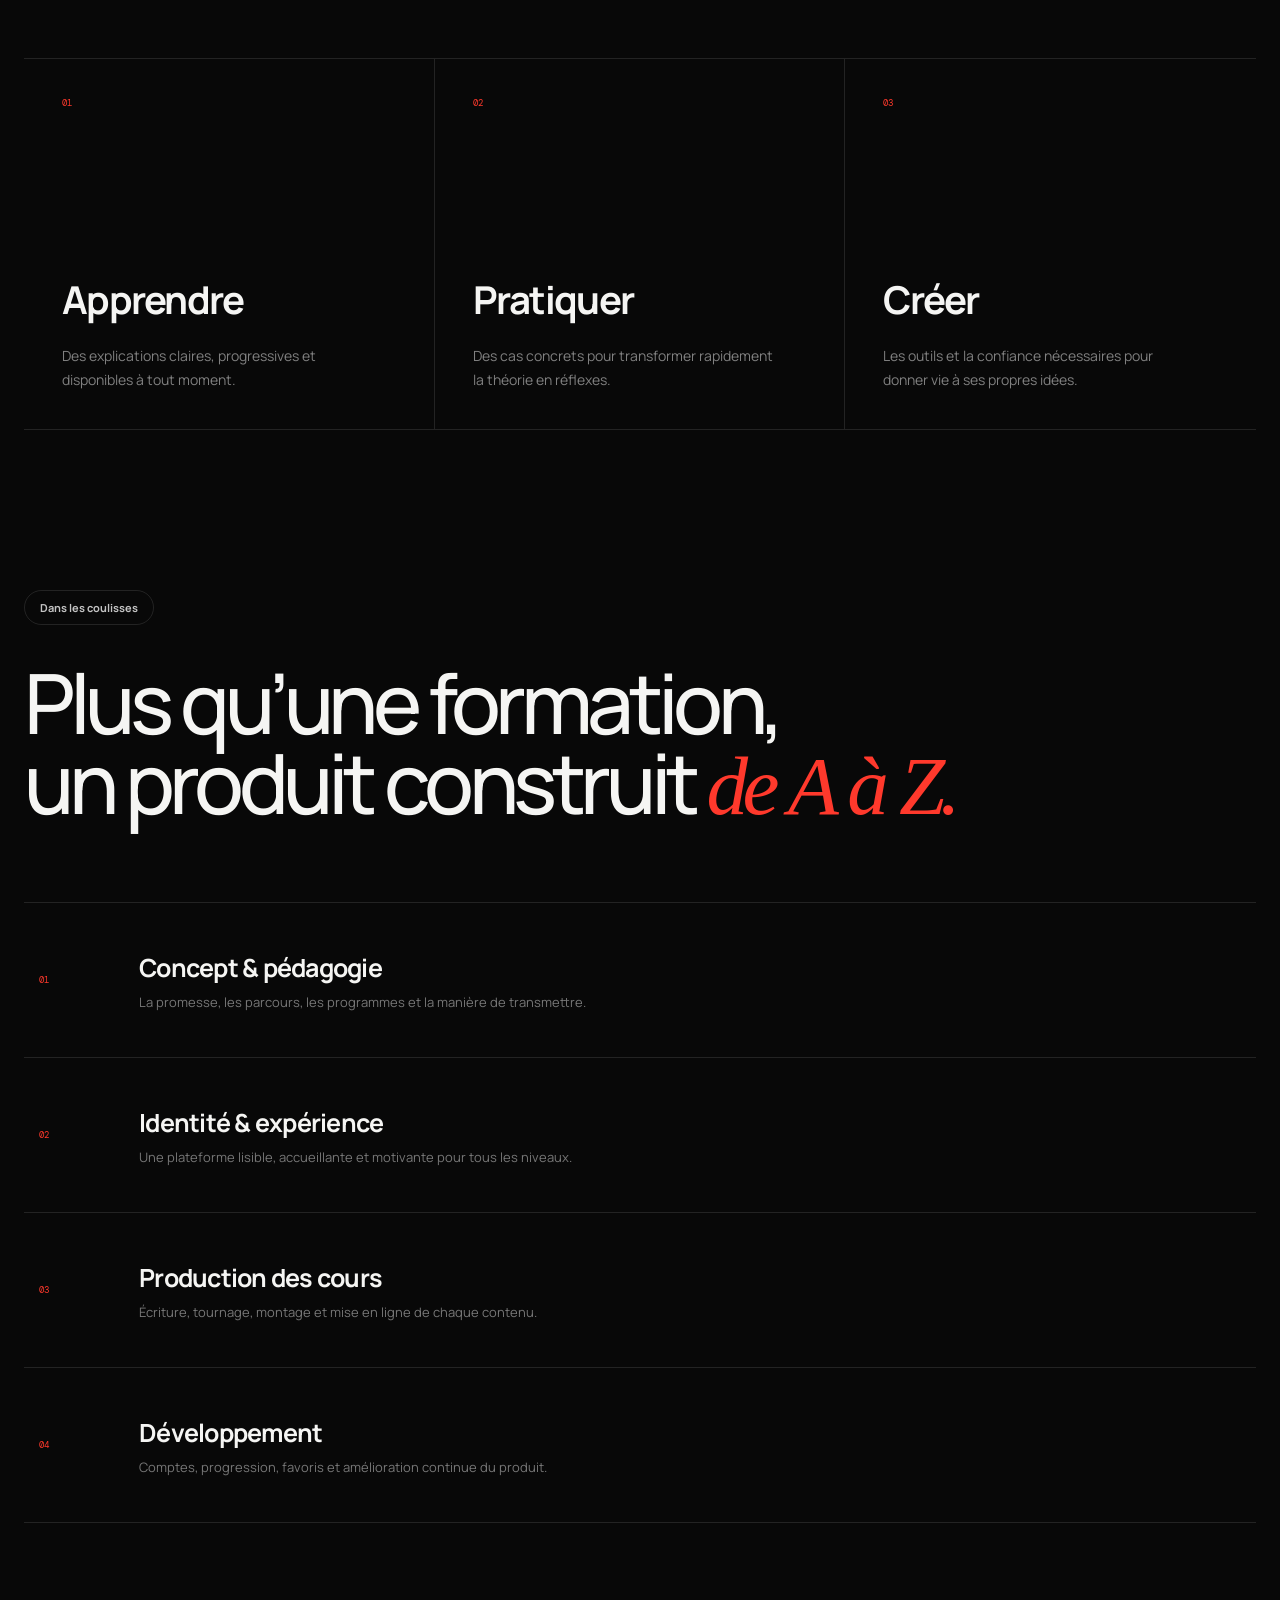
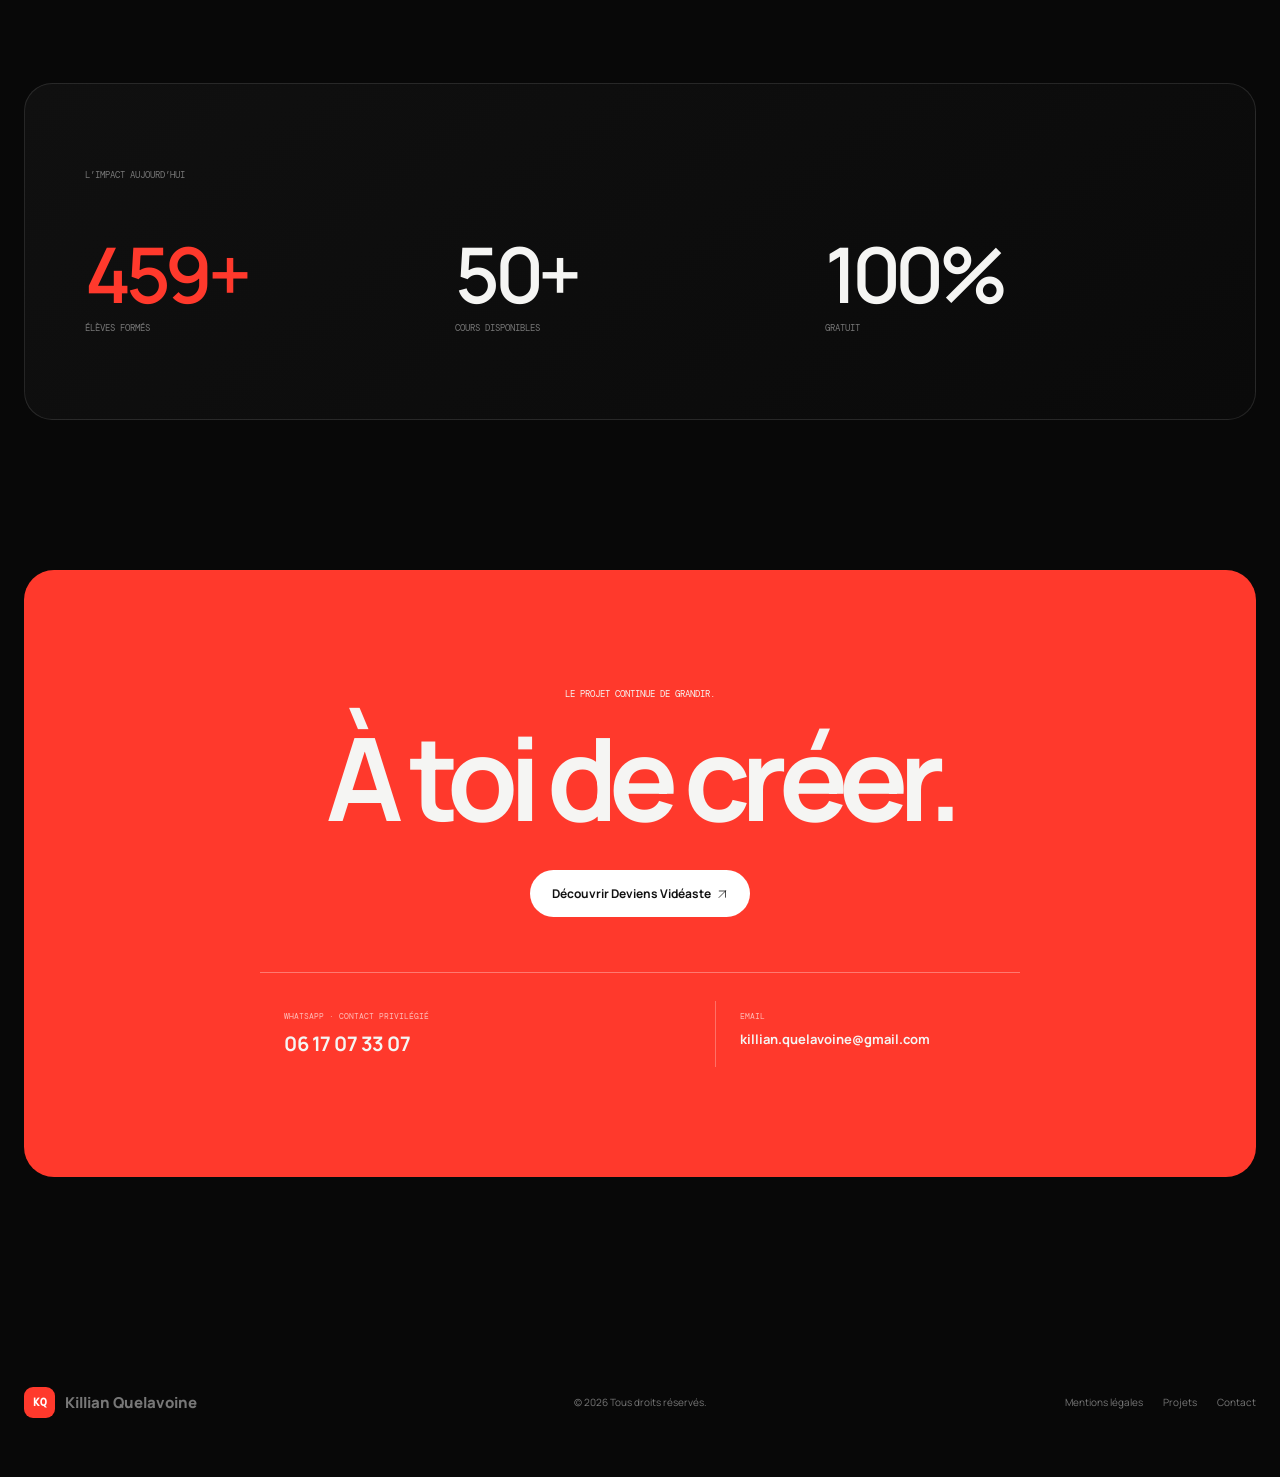
==== commit 0eafd0d5: "Add files via upload" ====
--- a/deviens-videaste/index.html
+++ b/deviens-videaste/index.html
@@ -19,7 +19,7 @@
     <header class="floating-nav">
       <a class="nav-brand" href="../" aria-label="Accueil"><span class="nav-logo">KQ</span><span>Killian Quelavoine</span></a>
       <nav aria-label="Navigation principale"><a href="../works/">Projets</a><a href="../#services">Expertises</a><a href="./">Projet perso</a><a href="../#about">À propos</a></nav>
-      <div class="nav-actions"><div class="nav-socials" aria-label="Réseaux sociaux"><a href="https://www.linkedin.com/in/killianquelavoine/" target="_blank" rel="noreferrer" aria-label="LinkedIn"><svg viewBox="0 0 24 24" aria-hidden="true"><path d="M5.2 7.9H1.6V19h3.6V7.9ZM3.4 2.5a2.1 2.1 0 1 0 0 4.2 2.1 2.1 0 0 0 0-4.2ZM19.2 8.9c-.8-.9-1.9-1.4-3.4-1.4-1.6 0-2.8.7-3.5 1.8V7.9H8.8V19h3.6v-5.5c0-1.5.3-3 2.2-3 1.9 0 1.9 1.7 1.9 3.1V19h3.6v-6.1c0-1.7-.2-3-1-4Z"/></svg></a><a href="https://www.instagram.com/killianquelavoine/" target="_blank" rel="noreferrer" aria-label="Instagram"><svg viewBox="0 0 24 24" aria-hidden="true"><path d="M7.2 2h9.6A5.2 5.2 0 0 1 22 7.2v9.6a5.2 5.2 0 0 1-5.2 5.2H7.2A5.2 5.2 0 0 1 2 16.8V7.2A5.2 5.2 0 0 1 7.2 2Zm-.1 2A3.1 3.1 0 0 0 4 7.1v9.8A3.1 3.1 0 0 0 7.1 20h9.8a3.1 3.1 0 0 0 3.1-3.1V7.1A3.1 3.1 0 0 0 16.9 4H7.1Zm10.2 1.5a1.2 1.2 0 1 1 0 2.4 1.2 1.2 0 0 1 0-2.4ZM12 7a5 5 0 1 1 0 10 5 5 0 0 1 0-10Zm0 2a3 3 0 1 0 0 6 3 3 0 0 0 0-6Z"/></svg></a></div><a class="nav-cta" href="https://wa.me/33617073307?text=Bonjour%20Killian%2C%20je%20vous%20contacte%20depuis%20votre%20portfolio%20pour%20discuter%20d%E2%80%99un%20projet%20vid%C3%A9o." target="_blank" rel="noreferrer" aria-label="Contacter Killian sur WhatsApp">06 17 07 33 07</a></div>
+      <div class="nav-actions"><div class="nav-socials" aria-label="Réseaux sociaux"><a href="https://www.linkedin.com/in/killianquelavoine/" target="_blank" rel="noreferrer" aria-label="LinkedIn"><svg viewBox="0 0 24 24" aria-hidden="true"><path d="M5.2 7.9H1.6V19h3.6V7.9ZM3.4 2.5a2.1 2.1 0 1 0 0 4.2 2.1 2.1 0 0 0 0-4.2ZM19.2 8.9c-.8-.9-1.9-1.4-3.4-1.4-1.6 0-2.8.7-3.5 1.8V7.9H8.8V19h3.6v-5.5c0-1.5.3-3 2.2-3 1.9 0 1.9 1.7 1.9 3.1V19h3.6v-6.1c0-1.7-.2-3-1-4Z"/></svg></a><a href="https://www.instagram.com/killianquelavoine/" target="_blank" rel="noreferrer" aria-label="Instagram"><svg viewBox="0 0 24 24" aria-hidden="true"><path d="M7.2 2h9.6A5.2 5.2 0 0 1 22 7.2v9.6a5.2 5.2 0 0 1-5.2 5.2H7.2A5.2 5.2 0 0 1 2 16.8V7.2A5.2 5.2 0 0 1 7.2 2Zm-.1 2A3.1 3.1 0 0 0 4 7.1v9.8A3.1 3.1 0 0 0 7.1 20h9.8a3.1 3.1 0 0 0 3.1-3.1V7.1A3.1 3.1 0 0 0 16.9 4H7.1Zm10.2 1.5a1.2 1.2 0 1 1 0 2.4 1.2 1.2 0 0 1 0-2.4ZM12 7a5 5 0 1 1 0 10 5 5 0 0 1 0-10Zm0 2a3 3 0 1 0 0 6 3 3 0 0 0 0-6Z"/></svg></a></div><a class="nav-cta" href="https://wa.me/33617073307?text=Bonjour%20Killian%2C%20je%20vous%20contacte%20depuis%20votre%20portfolio%20pour%20discuter%20d%E2%80%99un%20projet%20vid%C3%A9o." target="_blank" rel="noreferrer" aria-label="Contacter Killian sur WhatsApp"><svg class="icon" aria-hidden="true"><use href="../assets/iconoir.svg#whatsapp"></use></svg>06 17 07 33 07</a></div>
     </header>
 
     <main id="main">
@@ -28,11 +28,11 @@
           <div class="dv-kicker"><span>Projet personnel</span><span>01 / 04</span></div>
           <h1>Apprendre la vidéo.<br /><em>Sans barrière.</em></h1>
           <p>J’ai créé Deviens Vidéaste pour transmettre ce que j’aurais aimé trouver à mes débuts : des cours gratuits, structurés et vraiment concrets.</p>
-          <div class="creator-actions"><a class="pill-button pill-primary" href="https://deviensvideaste.fr/" target="_blank" rel="noreferrer">Visiter la plateforme ↗</a><a class="pill-button pill-secondary" href="#histoire">Découvrir l’histoire</a></div>
+          <div class="creator-actions"><a class="pill-button pill-primary icon-link" href="https://deviensvideaste.fr/" target="_blank" rel="noreferrer">Visiter la plateforme <svg class="icon" aria-hidden="true"><use href="../assets/iconoir.svg#arrow-up-right"></use></svg></a><a class="pill-button pill-secondary" href="#histoire">Découvrir l’histoire</a></div>
         </div>
         <div class="dv-hero-visual reveal" data-delay="1">
           <span class="dv-orbit">100% GRATUIT · 50+ COURS · 459+ ÉLÈVES ·</span>
-          <div class="dv-screen"><div class="browser-bar"><div><i></i><i></i><i></i></div><span>deviensvideaste.fr</span><b>↗</b></div><img src="../assets/deviens-videaste-home.png" alt="Accueil de la plateforme Deviens Vidéaste" /></div>
+          <div class="dv-screen"><div class="browser-bar"><div><i></i><i></i><i></i></div><span>deviensvideaste.fr</span><b><svg class="icon" aria-hidden="true"><use href="../assets/iconoir.svg#arrow-up-right"></use></svg></b></div><img src="../assets/deviens-videaste-home.png" alt="Accueil de la plateforme Deviens Vidéaste" /></div>
           <div class="dv-number"><strong>459+</strong><span>créateurs déjà inscrits</span></div>
         </div>
       </section>
@@ -68,7 +68,7 @@
       <section class="dv-final creator-shell reveal">
         <span>Le projet continue de grandir.</span>
         <h2>À toi de créer.</h2>
-        <a class="pill-button pill-primary" href="https://deviensvideaste.fr/" target="_blank" rel="noreferrer">Découvrir Deviens Vidéaste ↗</a>
+        <a class="pill-button pill-primary icon-link" href="https://deviensvideaste.fr/" target="_blank" rel="noreferrer">Découvrir Deviens Vidéaste <svg class="icon" aria-hidden="true"><use href="../assets/iconoir.svg#arrow-up-right"></use></svg></a>
         <div class="dv-contact-direct"><a class="dv-phone" href="https://wa.me/33617073307?text=Bonjour%20Killian%2C%20je%20vous%20contacte%20depuis%20votre%20portfolio%20pour%20discuter%20d%E2%80%99un%20projet%20vid%C3%A9o." target="_blank" rel="noreferrer"><small>WhatsApp · contact privilégié</small><b>06 17 07 33 07</b></a><a href="mailto:killian.quelavoine@gmail.com"><small>Email</small><b>killian.quelavoine@gmail.com</b></a></div>
       </section>
     </main>
--- a/styles.css
+++ b/styles.css
@@ -15,6 +15,8 @@
 * { box-sizing: border-box; }
 html { scroll-behavior: smooth; }
 body { margin: 0; overflow-x: hidden; font-family: var(--sans); -webkit-font-smoothing: antialiased; }
+.icon { width: 1em; height: 1em; flex: 0 0 auto; overflow: visible; vertical-align: -.14em; }
+.icon-link { display: inline-flex; align-items: center; gap: .45em; }
 a { color: inherit; text-decoration: none; }
 img { display: block; width: 100%; }
 button { font: inherit; }
@@ -35,7 +37,8 @@
 .nav-socials a { display: grid; place-items: center; width: 32px; height: 32px; border: 1px solid var(--line); border-radius: 50%; color: #aaa; font: 500 9px var(--mono); text-transform: lowercase; transition: color .2s, border-color .2s, background .2s; }
 .nav-socials a:hover { border-color: rgba(255,255,255,.28); background: #171717; color: white; }
 .nav-socials svg { width: 13px; height: 13px; fill: currentColor; }
-.nav-cta { padding: 17px 25px; border-radius: 30px; background: var(--red); font-size: 13px; font-weight: 700; transition: transform .2s, background .2s; }
+.nav-cta { display: inline-flex; align-items: center; gap: 8px; padding: 17px 25px; border-radius: 30px; background: var(--red); font-size: 13px; font-weight: 700; transition: transform .2s, background .2s; }
+.nav-cta .icon { width: 16px; height: 16px; }
 .nav-cta:hover { transform: translateY(-1px); background: #ff5146; }
 
 .creator-hero { position: relative; min-height: 900px; overflow: hidden; padding: 185px 0 110px; isolation: isolate; }
@@ -102,11 +105,13 @@
 
 .reel-wrap { position: relative; max-width: 700px; padding: 11px; border: 1px solid rgba(255,255,255,.08); border-radius: 30px; background: linear-gradient(135deg, rgba(255,57,44,.34), rgba(255,255,255,.03) 38%, rgba(255,57,44,.18)); box-shadow: 0 28px 90px rgba(0,0,0,.48); }
 .reel-pin { position: absolute; z-index: 4; top: 18px; left: 22px; display: grid; place-items: center; width: 38px; height: 38px; border-radius: 11px; background: rgba(12,12,12,.68); backdrop-filter: blur(10px); color: #aaa; }
+.reel-pin .icon { width: 19px; height: 19px; }
 .reel-card { position: relative; overflow: hidden; aspect-ratio: 16/9; border-radius: 22px; background: #111; }
 .reel-card iframe { width: 100%; height: 100%; border: 0; }
 .video-poster { width: 100%; height: 100%; object-fit: cover; filter: saturate(.8) brightness(.65); transition: transform .65s, filter .35s; }
 .video-launch { cursor: pointer; position: absolute; inset: 0; display: flex; flex-direction: column; align-items: center; justify-content: center; gap: 12px; border: 0; background: transparent; color: white; font: 10px var(--mono); text-transform: uppercase; }
-.video-launch-icon { display: grid; place-items: center; width: 64px; height: 64px; padding-left: 4px; border-radius: 50%; background: var(--red); box-shadow: 0 12px 42px rgba(0,0,0,.4); transition: transform .25s; }
+.video-launch-icon { display: grid; place-items: center; width: 64px; height: 64px; border-radius: 50%; background: var(--red); box-shadow: 0 12px 42px rgba(0,0,0,.4); transition: transform .25s; }
+.video-launch-icon .icon { width: 27px; height: 27px; margin-left: 3px; }
 .video-launch:hover .video-launch-icon { transform: scale(1.08); }
 .reel-card:hover .video-poster { transform: scale(1.018); filter: saturate(1) brightness(.76); }
 .reel-label { display: flex; justify-content: space-between; padding: 13px 8px 2px; color: #aaa; font: 9px var(--mono); text-transform: uppercase; }
@@ -183,7 +188,7 @@
 .contact-links a:hover { transform: translateY(-3px); background: rgba(255,255,255,.16); }
 .contact-links small { grid-column: 1 / -1; color: rgba(255,255,255,.65); font: 8px var(--mono); text-transform: uppercase; }
 .contact-links span { min-width: 0; overflow: hidden; text-overflow: ellipsis; font-size: clamp(13px, 1.45vw, 20px); font-weight: 600; }
-.contact-links b { font-size: 18px; }
+.contact-links b { display: inline-flex; font-size: 18px; }
 .contact-links .contact-phone { background: rgba(255,255,255,.15); }
 .contact-links .contact-phone span { font-size: clamp(22px, 2.2vw, 32px); letter-spacing: -.035em; }
 .contact-links .contact-email { align-self: center; padding-block: 16px; background: rgba(255,255,255,.055); }
@@ -201,7 +206,8 @@
 .short-card:hover img { transform: scale(1.035); filter: saturate(1) brightness(.92); }
 .short-thumb span, .short-thumb b { position: absolute; z-index: 2; font: 9px var(--mono); }
 .short-thumb span { top: 14px; left: 14px; display: grid; place-items: center; width: 28px; height: 28px; border-radius: 50%; background: rgba(8,8,8,.72); }
-.short-thumb b { right: 13px; bottom: 13px; padding: 9px 11px; border-radius: 20px; background: var(--red); font-weight: 500; opacity: 0; transform: translateY(5px); transition: .25s; }
+.short-thumb b { right: 13px; bottom: 13px; display: inline-flex; align-items: center; gap: 5px; padding: 9px 11px; border-radius: 20px; background: var(--red); font-weight: 500; opacity: 0; transform: translateY(5px); transition: .25s; }
+.short-thumb b .icon { width: 12px; height: 12px; }
 .short-card:hover .short-thumb b { opacity: 1; transform: none; }
 .short-card h3 { margin: 16px 0 6px; overflow: hidden; text-overflow: ellipsis; white-space: nowrap; font-size: 18px; font-weight: 600; }
 .short-card > p { margin: 0; color: #777; font: 9px var(--mono); text-transform: uppercase; }
@@ -243,7 +249,7 @@
 .personal-project-stats span { color: #777; font: 8px/1.45 var(--mono); text-transform: uppercase; }
 .personal-project-stats b { display: block; margin-bottom: 5px; color: var(--white); font: 600 21px var(--sans); }
 .personal-project-link { display: flex; justify-content: space-between; padding-top: 22px; border-top: 1px solid var(--line); color: #ddd; font-size: 12px; font-weight: 700; }
-.personal-project-link b { color: var(--red); }
+.personal-project-link b { display: inline-flex; color: var(--red); }
 
 /* About */
 .about-card { grid-template-columns: 1fr 1fr .72fr; gap: 55px; padding: 58px; }
@@ -299,7 +305,7 @@
 .about-cv strong, .about-cv small { display: block; }
 .about-cv strong { margin-bottom: 6px; font-size: 17px; }
 .about-cv small { color: rgba(255,255,255,.68); font-size: 10px; }
-.about-cv > b { font-size: 22px; }
+.about-cv > b { display: inline-flex; font-size: 22px; }
 
 @media (min-width: 761px) {
   .service-card { position: sticky; background: #0d0d0d; box-shadow: 0 -18px 70px rgba(0,0,0,.55); }
@@ -336,7 +342,8 @@
 .visual-meta b { flex: 0 0 auto; color: #777; font: 8px var(--mono); }
 .visual-contact { min-height: 430px; display: flex; flex-direction: column; justify-content: center; align-items: center; border-top: 1px solid var(--line); background: radial-gradient(circle at 50% 100%, rgba(255,57,44,.12), transparent 42%); }
 .visual-contact p { margin: 0 0 12px; color: #888; font: 10px var(--mono); text-transform: uppercase; }
-.visual-contact > a:first-of-type { font-size: clamp(45px, 7vw, 100px); letter-spacing: -.065em; border-bottom: 2px solid var(--red); }
+.visual-contact > a:first-of-type { display: inline-flex; align-items: center; gap: .18em; font-size: clamp(45px, 7vw, 100px); letter-spacing: -.065em; border-bottom: 2px solid var(--red); }
+.visual-contact > a:first-of-type .icon { width: .72em; height: .72em; }
 .visual-contact .visual-phone { margin-top: 25px; color: #888; font: 9px var(--mono); text-transform: uppercase; transition: color .2s; }
 .visual-contact .visual-phone:hover { color: white; }
 .visual-contact .visual-email { margin-top: 12px; color: #5f5f5f; font: 8px var(--mono); transition: color .2s; }
@@ -363,8 +370,10 @@
 .catalog-filter-group button:hover { color: white; }
 .catalog-filter-group button.active { border-color: rgba(255,255,255,.14); background: #181818; color: white; }
 .catalog-filter-meta { justify-self: end; display: flex; align-items: center; gap: 16px; color: #666; font: 8px var(--mono); text-transform: uppercase; }
-.catalog-filter-meta button { padding: 10px 13px; border-color: var(--line); border-radius: 17px; color: #aaa; }
+.catalog-filter-meta button { display: inline-flex; align-items: center; gap: 7px; padding: 10px 13px; border-color: var(--line); border-radius: 17px; color: #aaa; }
 .catalog-filter-meta button:hover { border-color: rgba(255,255,255,.26); color: white; }
+.catalog-filter-meta button .icon { width: 14px; height: 14px; transition: transform .35s; }
+.catalog-filter-meta button:hover .icon { transform: rotate(75deg); }
 .catalog-filter-category { grid-column: 1 / -1; padding-top: 11px; border-top: 1px solid var(--line); }
 .catalog-filter-category > div { flex-wrap: wrap; }
 .catalog-results { padding: 58px 18px 125px; }
@@ -376,7 +385,8 @@
 .catalog-card:hover .catalog-thumb img { transform: scale(1.035); filter: saturate(1) brightness(.94); }
 .catalog-duration, .catalog-play { position: absolute; z-index: 2; bottom: 10px; padding: 7px 9px; border-radius: 12px; background: rgba(7,7,7,.78); font: 8px var(--mono); backdrop-filter: blur(8px); }
 .catalog-duration { left: 10px; }
-.catalog-play { right: 10px; background: var(--red); opacity: 0; transform: translateY(5px); transition: opacity .25s, transform .25s; }
+.catalog-play { right: 10px; display: inline-flex; align-items: center; gap: 5px; background: var(--red); opacity: 0; transform: translateY(5px); transition: opacity .25s, transform .25s; }
+.catalog-play .icon { width: 11px; height: 11px; }
 .catalog-card:hover .catalog-play { opacity: 1; transform: none; }
 .catalog-body { padding: 13px 3px 0; }
 .catalog-body > p { margin: 0 0 7px; color: var(--red); font: 8px var(--mono); text-transform: uppercase; }
@@ -403,6 +413,7 @@
 .browser-bar i { width: 8px; height: 8px; border-radius: 50%; background: #333; }
 .browser-bar i:first-child { background: var(--red); }
 .browser-bar b { justify-self: end; color: #aaa; }
+.browser-bar b .icon { width: 15px; height: 15px; }
 .case-browser > img { width: 100%; }
 .case-overview { display: grid; grid-template-columns: 1fr 1fr; gap: 110px; padding-block: 160px 100px; }
 .case-statement h2 { margin: 35px 0 0; font-size: clamp(50px, 6vw, 86px); line-height: .97; letter-spacing: -.065em; font-weight: 500; }
@@ -571,7 +582,7 @@
   .nav-socials { gap: 4px; }
   .nav-socials a { width: 29px; height: 29px; font-size: 8px; }
   .nav-cta { padding: 13px 15px; font-size: 0; }
-  .nav-cta::after { content: "Appeler"; font-size: 10px; }
+  .nav-cta::after { content: "WhatsApp"; font-size: 10px; }
   .creator-hero { min-height: auto; padding: 125px 0 75px; }
   .creator-hero::before { background: linear-gradient(180deg, rgba(7,7,7,.92) 0%, rgba(7,7,7,.72) 42%, rgba(7,7,7,.35) 67%, var(--black) 100%); }
   .hero-motion-grid { width: 175%; height: 95%; left: -12%; top: 48%; opacity: .6; background-size: 55px 55px; }
